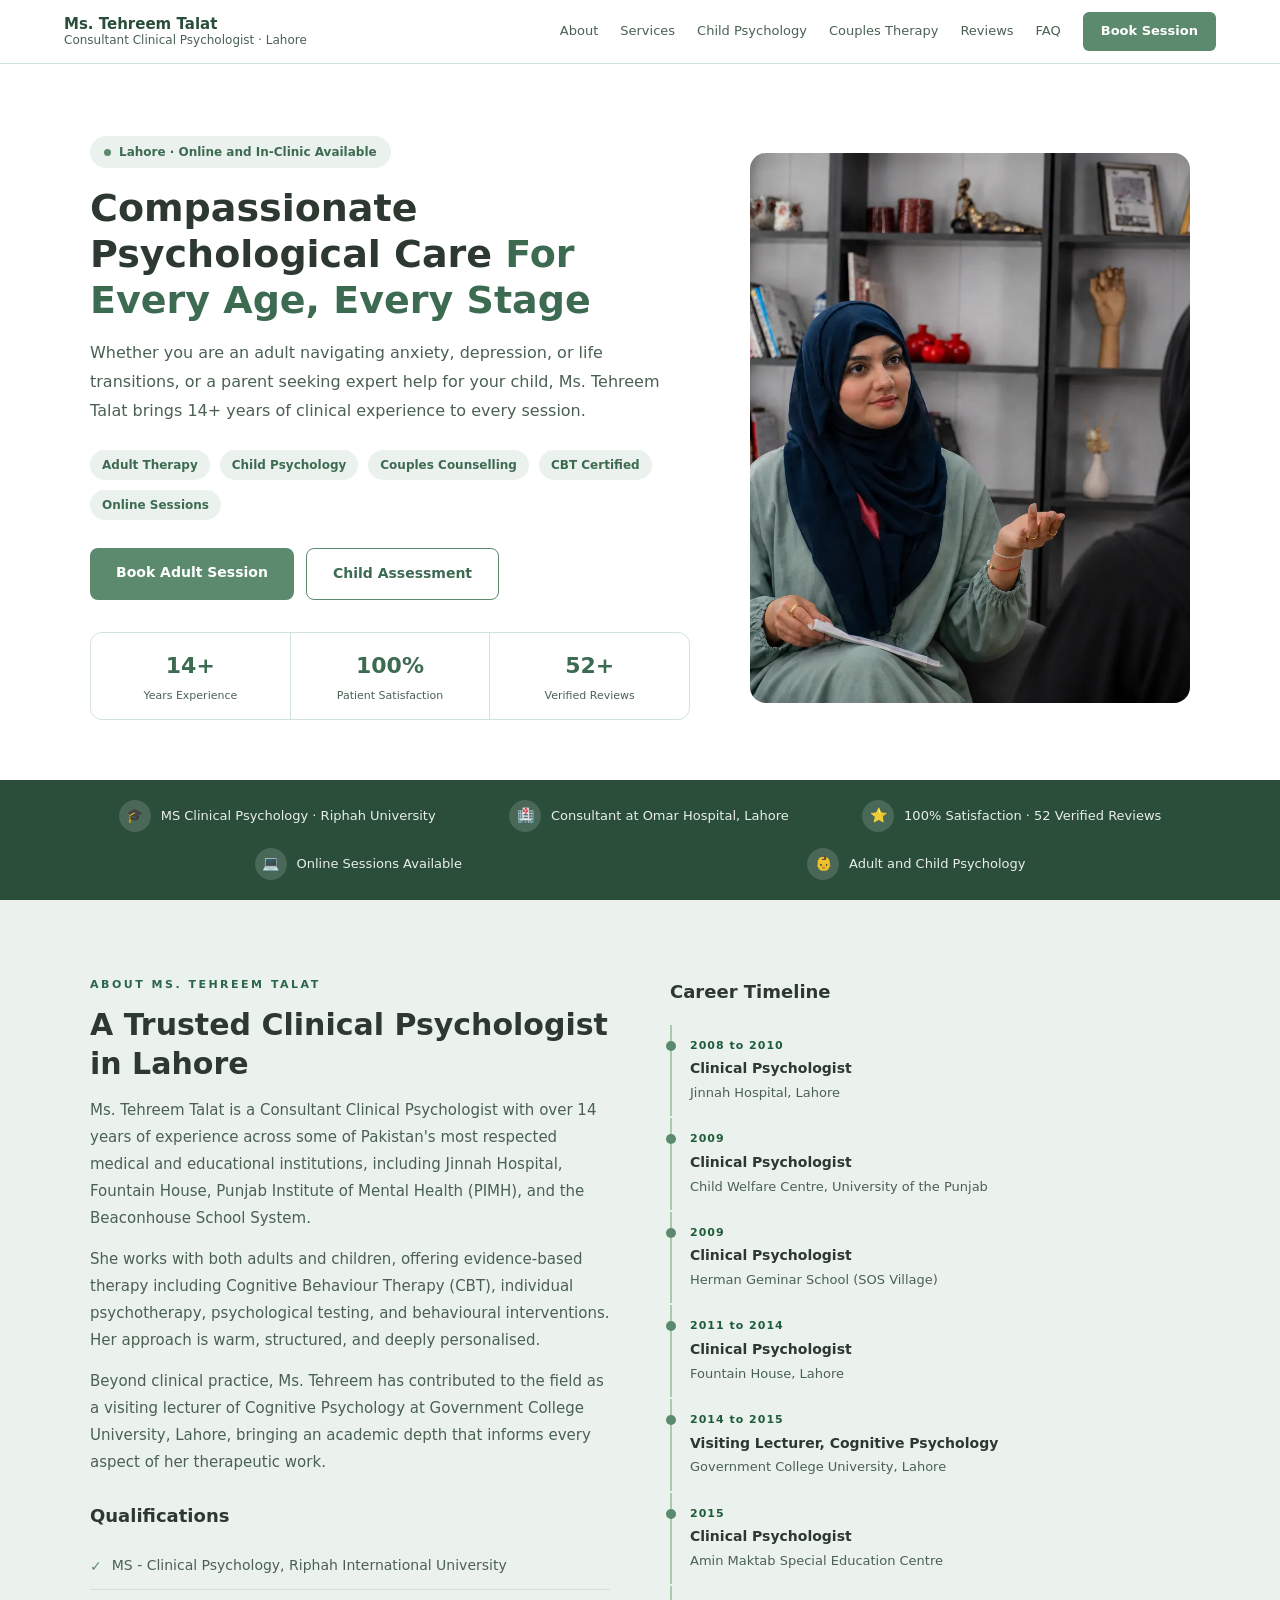
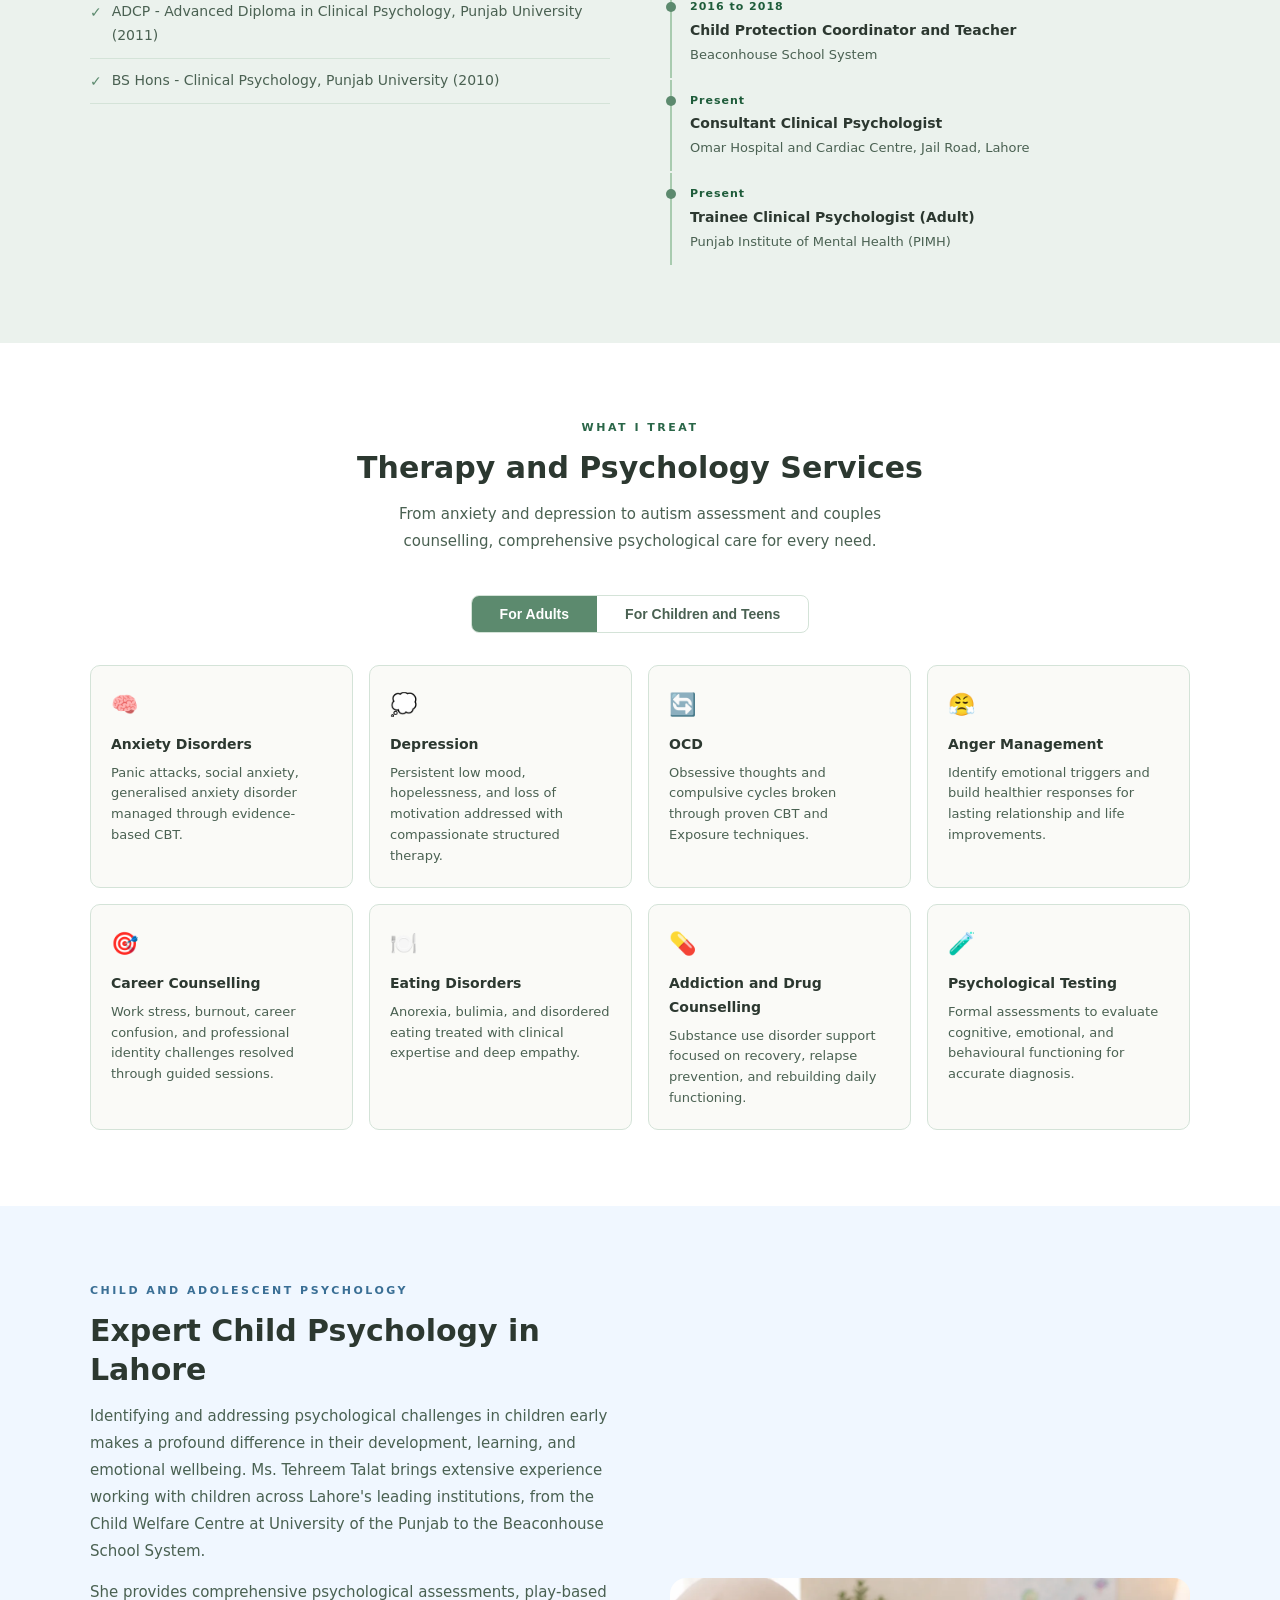
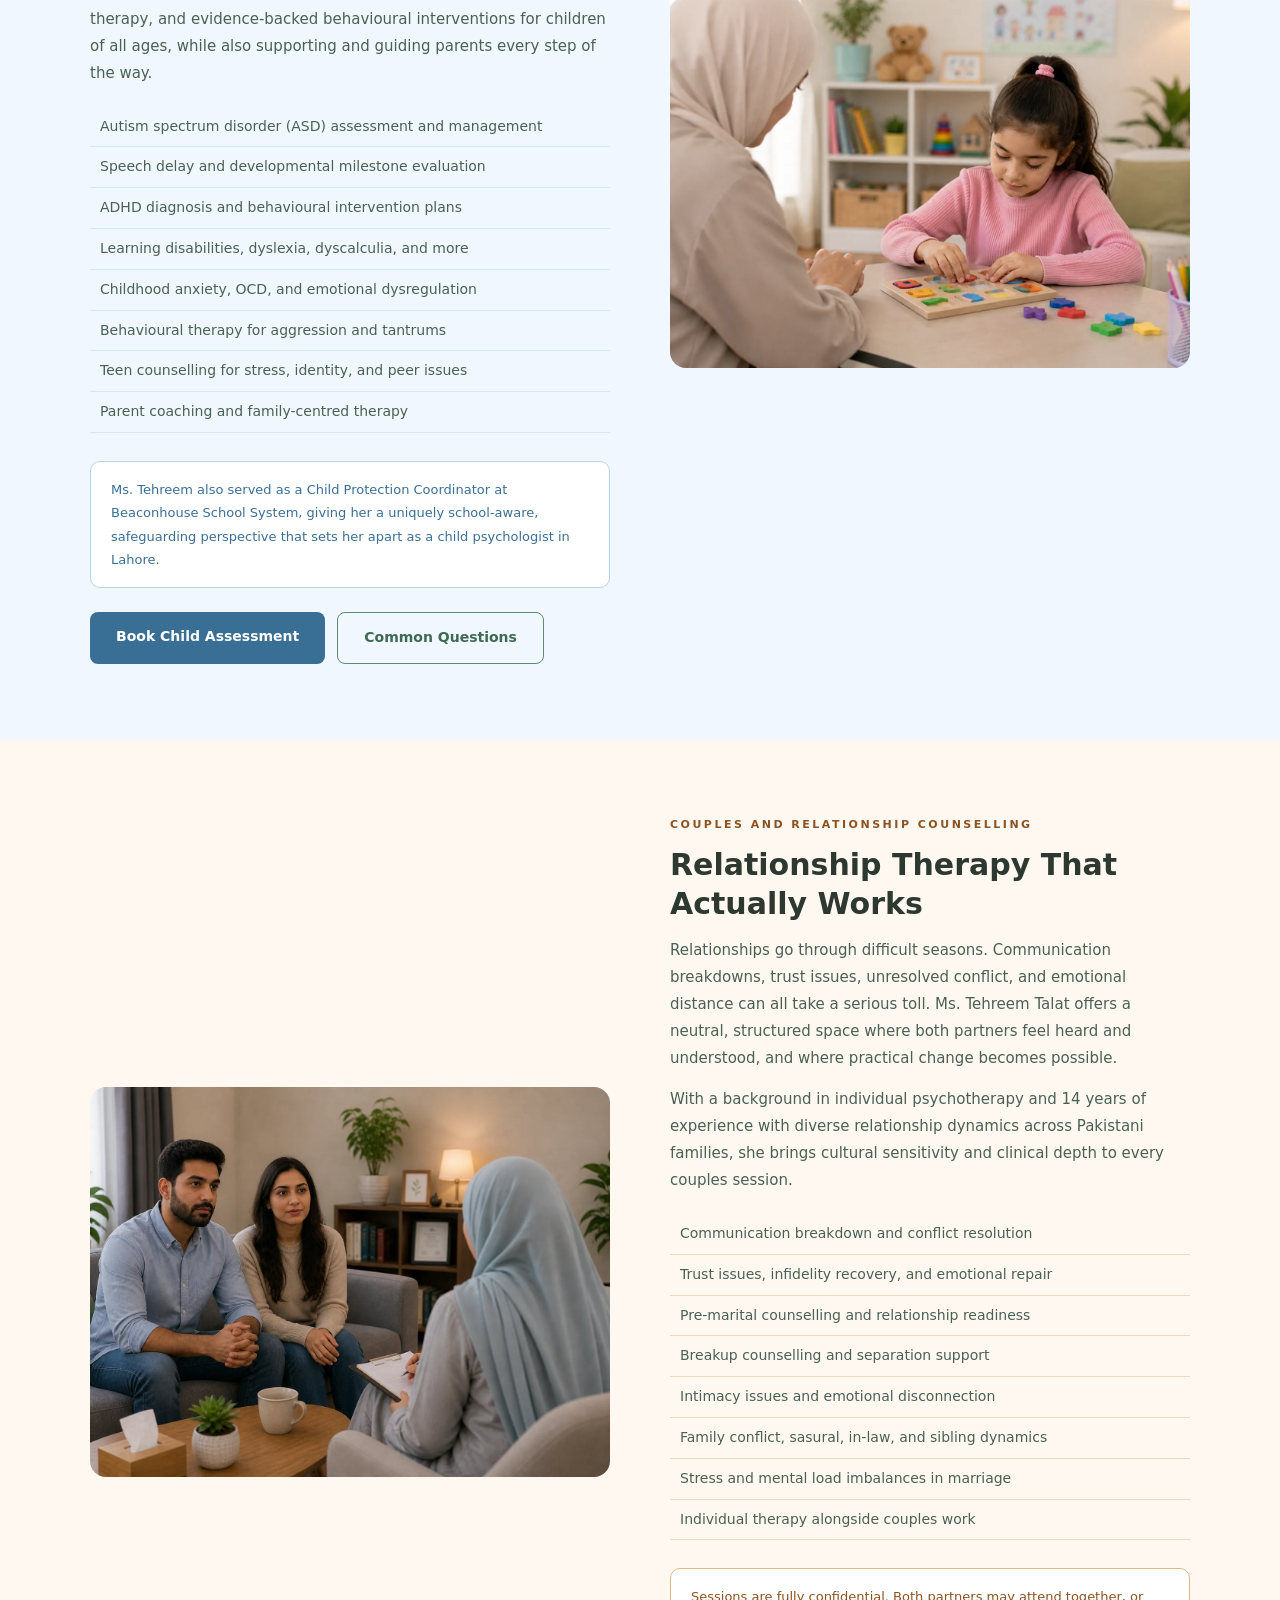
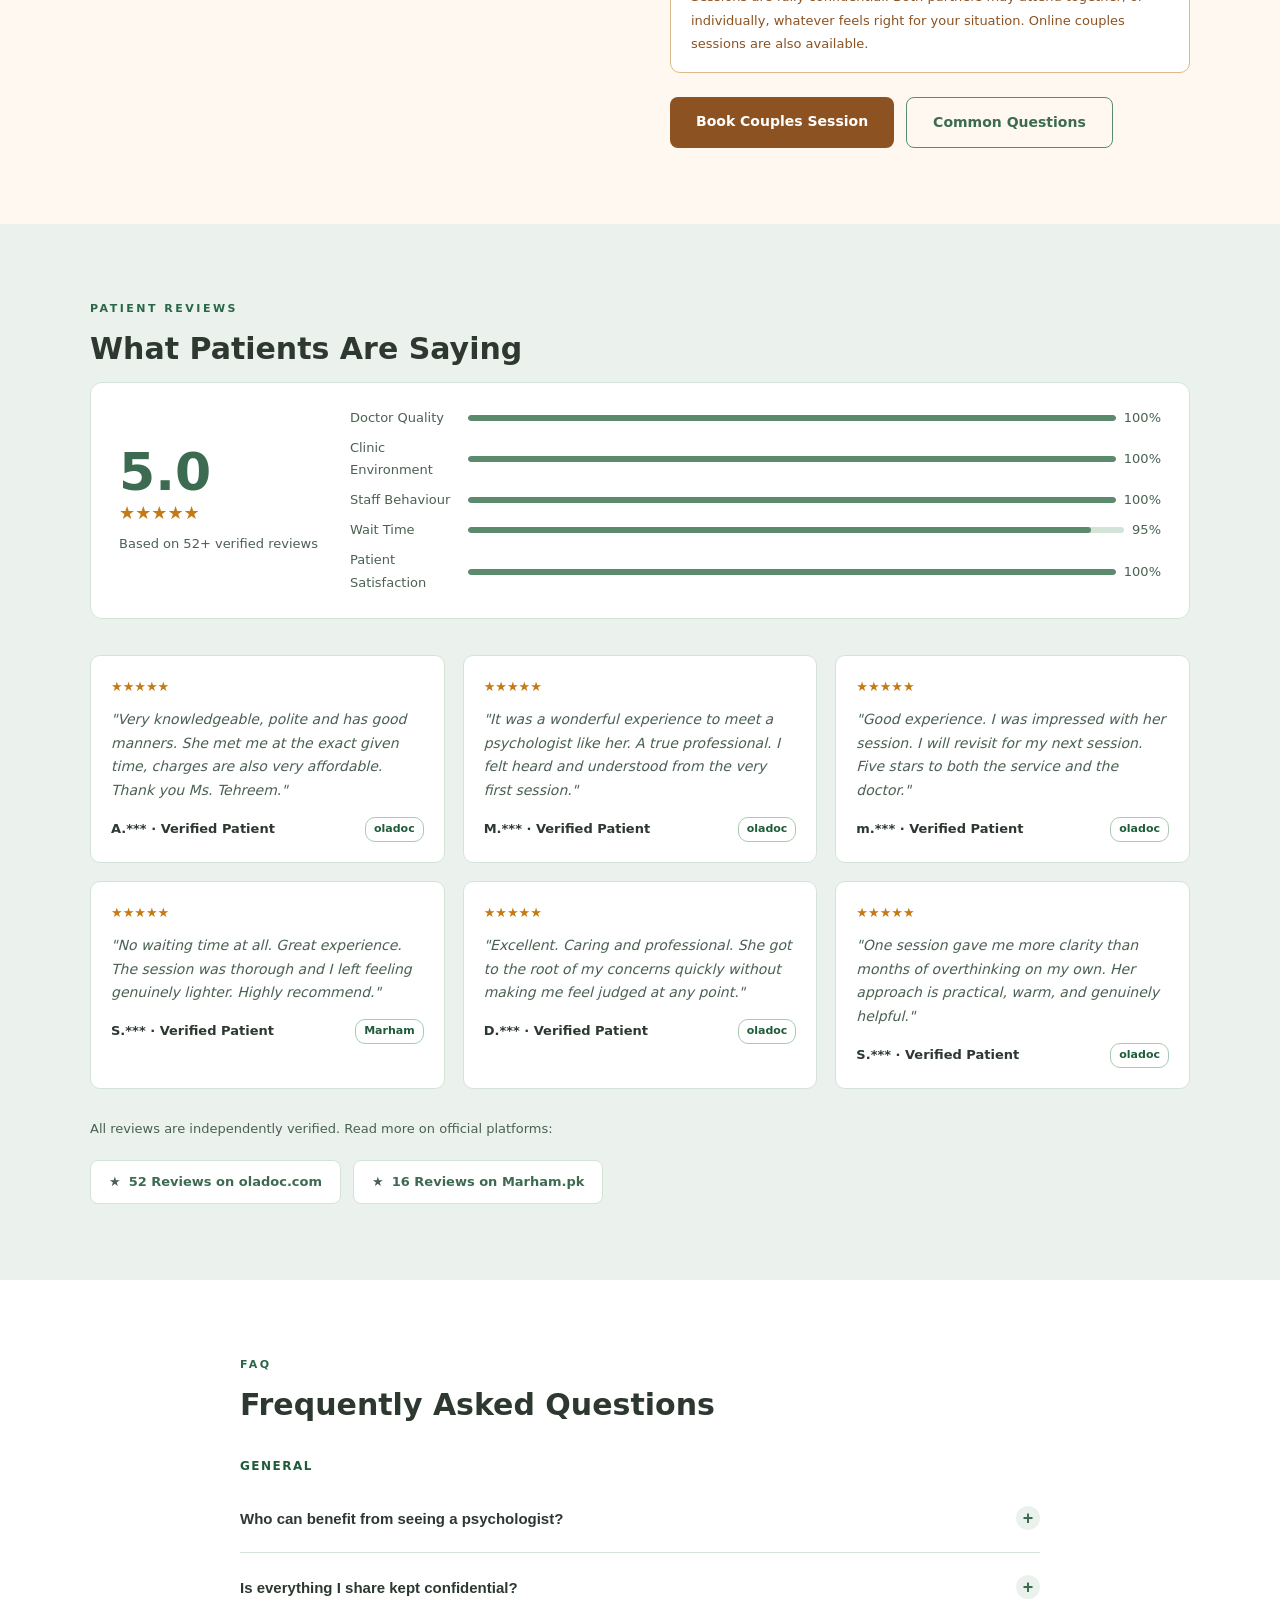
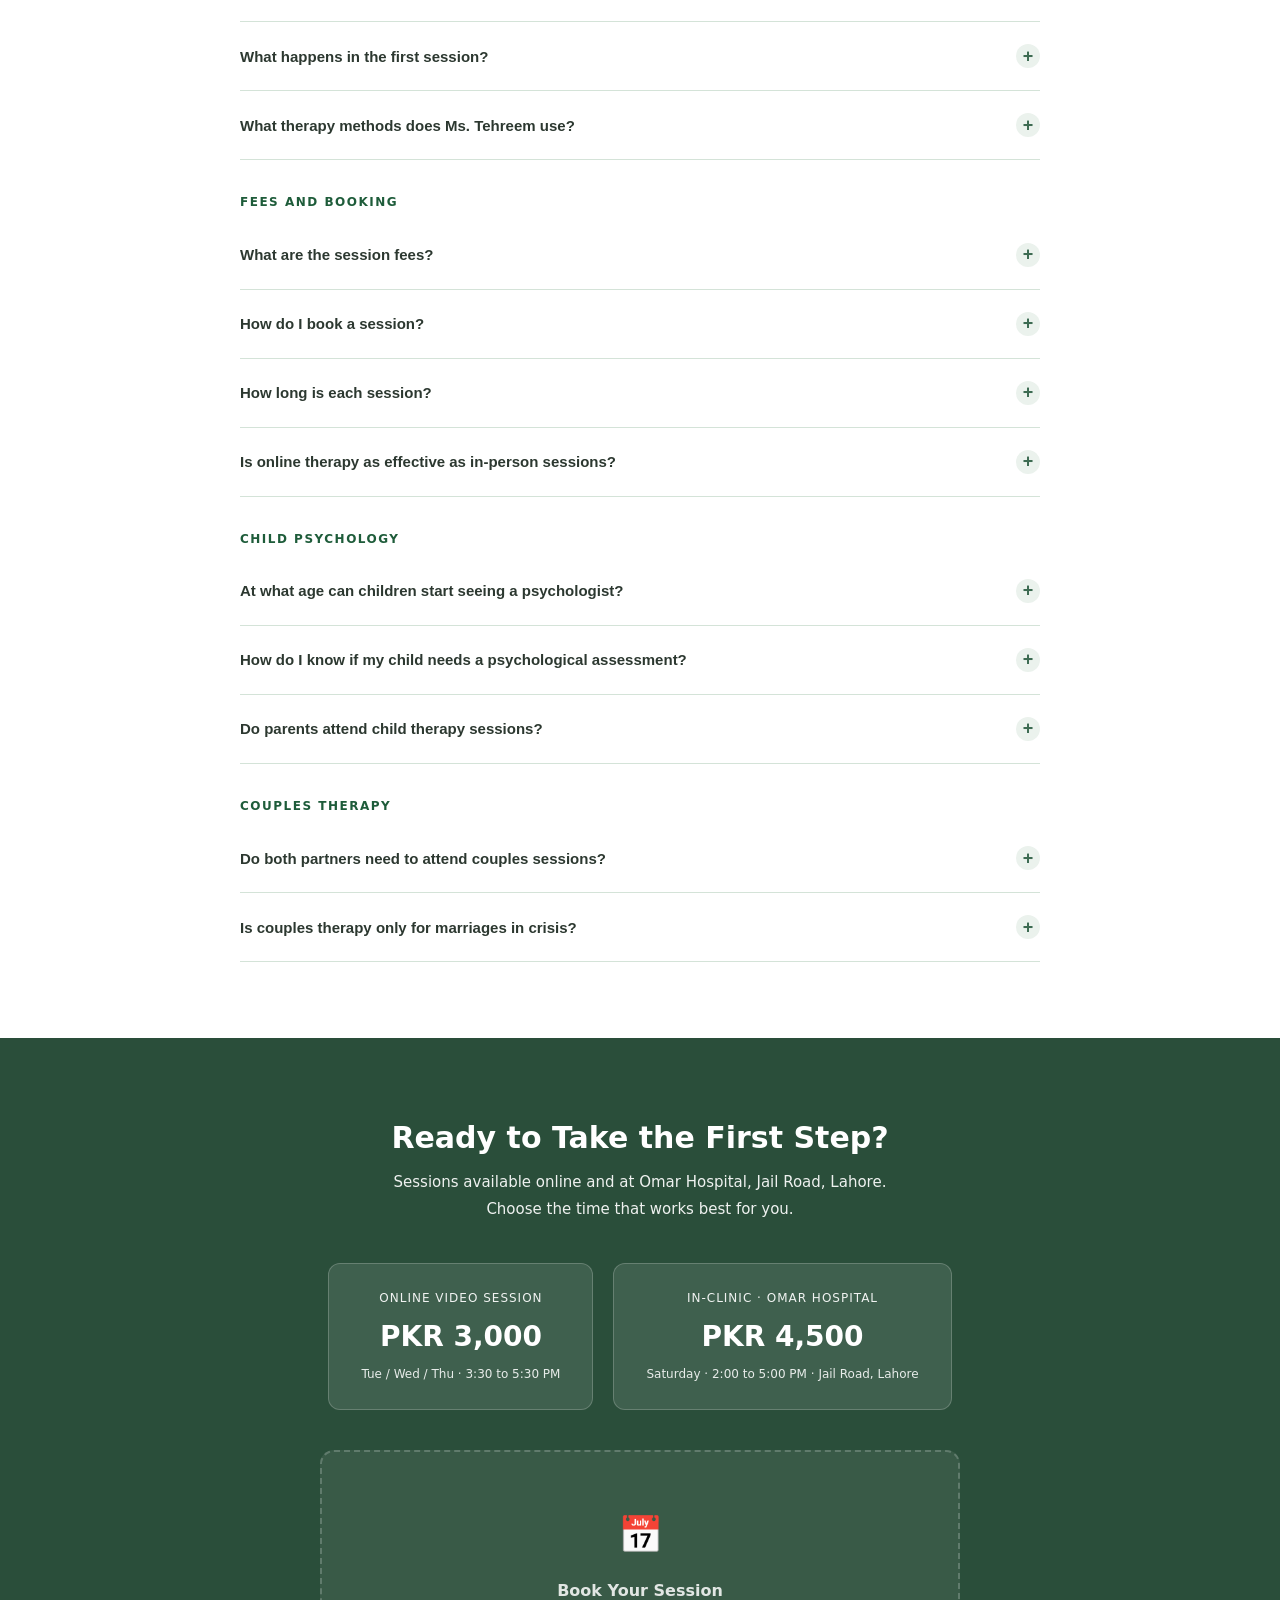
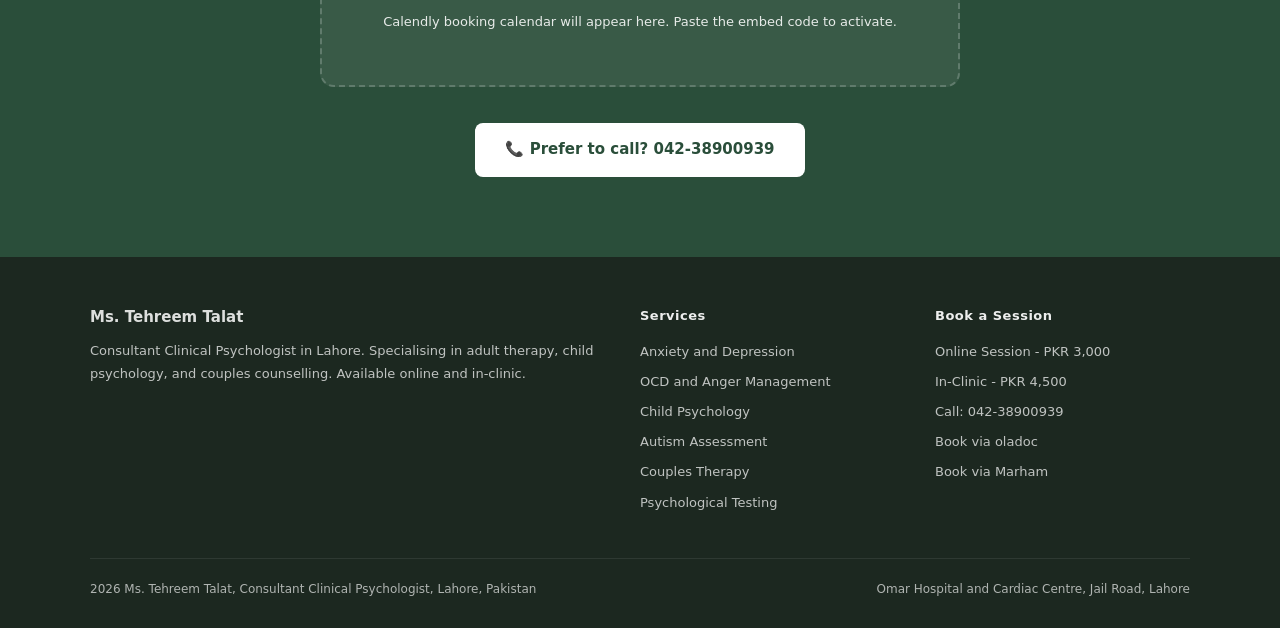
==== index.html @ 0c6aa43f "update navbar background v1" ====
<!DOCTYPE html>
<html lang="en">
<head>
<meta charset="UTF-8">
<meta name="viewport" content="width=device-width,initial-scale=1.0">

<!-- SEO: Unique keyword-rich title, no em dashes, under 60 chars -->
<title>Ms. Tehreem Talat | Clinical Psychologist Lahore</title>

<!-- SEO: Meta description -->
<meta name="description" content="Ms. Tehreem Talat is a Consultant Clinical Psychologist in Lahore with 14+ years experience. Adult therapy, child psychology, couples counselling. Book online or in-clinic.">

<!-- SEO: Self-referencing canonical, no query params -->
<link rel="canonical" href="https://tehreem-talat.pages.dev/">

<!-- SEO: Robots -->
<meta name="robots" content="index, follow">

<!-- SEO: Open Graph -->
<meta property="og:title" content="Ms. Tehreem Talat | Clinical Psychologist Lahore">
<meta property="og:description" content="Consultant Clinical Psychologist in Lahore with 14+ years experience. Adult therapy, child psychology, couples counselling.">
<meta property="og:type" content="website">
<meta property="og:url" content="https://tehreem-talat.pages.dev/">
<meta property="og:locale" content="en_PK">

<!-- SEO: Twitter Card -->
<meta name="twitter:card" content="summary">
<meta name="twitter:title" content="Ms. Tehreem Talat | Clinical Psychologist Lahore">
<meta name="twitter:description" content="Consultant Clinical Psychologist in Lahore with 14+ years experience. Book online or in-clinic.">

<!-- Favicon -->
<link rel="icon" type="image/x-icon" href="favicon.ico">
<link rel="apple-touch-icon" href="apple-touch-icon.png">

<!-- Schema.org Structured Data for Local SEO -->
<script type="application/ld+json">
{
  "@context": "https://schema.org",
  "@type": "MedicalBusiness",
  "name": "Ms. Tehreem Talat - Consultant Clinical Psychologist",
  "description": "Consultant Clinical Psychologist in Lahore with 14+ years of experience specialising in adult therapy, child psychology, and couples counselling.",
  "url": "https://tehreem-talat.pages.dev/",
  "telephone": "042-38900939",
  "address": {
    "@type": "PostalAddress",
    "streetAddress": "Omar Hospital and Cardiac Centre, Jail Road",
    "addressLocality": "Lahore",
    "addressRegion": "Punjab",
    "addressCountry": "PK"
  },
  "openingHours": ["Tu 15:30-17:30", "We 15:30-17:30", "Th 15:30-17:30", "Sa 14:00-17:00"],
  "priceRange": "PKR 3000-4500",
  "medicalSpecialty": "Clinical Psychology",
  "aggregateRating": {
    "@type": "AggregateRating",
    "ratingValue": "5.0",
    "reviewCount": "52",
    "bestRating": "5"
  },
  "sameAs": [
    "https://www.oladoc.com/pakistan/lahore/psychologist/ms-tehreem-talat",
    "https://www.marham.pk/doctors/lahore/psychologist/ms-tehreem-talat"
  ]
}
</script>

<style>
*{margin:0;padding:0;box-sizing:border-box}
:root{
--sage:#5C8A6E;--sage-light:#EBF2ED;--sage-mid:#A8CBAF;--sage-dark:#3D6B52;--sage-deep:#2A4E3A;
--cream:#FAFAF7;--white:#FFFFFF;--text:#2C3830;--muted:#4A6152;--border:#D4E3D8;
--child-bg:#F0F7FF;--child-accent:#3A6F95;--couple-bg:#FFF8F0;--couple-accent:#8C5222
}
body{font-family:'Segoe UI',system-ui,sans-serif;color:var(--text);background:var(--cream);line-height:1.7;font-size:15px}
a{color:var(--sage-dark);text-decoration:none}
h1{font-size:38px;font-weight:700;line-height:1.2;margin-bottom:16px}
h2{font-size:30px;font-weight:600;line-height:1.3;margin-bottom:14px}
h3{font-size:18px;font-weight:600;margin-bottom:8px}
p{color:var(--muted);margin-bottom:14px;line-height:1.8}
section{padding:76px 5%}
.wrap{max-width:1100px;margin:0 auto}
.label{font-size:11px;letter-spacing:2.5px;text-transform:uppercase;font-weight:600;margin-bottom:10px}
.label-sage{color:#2A6648}
.label-child{color:var(--child-accent)}
.label-couple{color:var(--couple-accent)}
.btn{display:inline-block;padding:13px 26px;border-radius:8px;font-size:14px;font-weight:600;cursor:pointer}
.btn-primary{background:var(--sage);color:#fff}
.btn-outline{background:transparent;color:var(--sage-dark);border:1.5px solid var(--sage)}
.btn-white{background:#fff;color:var(--sage-deep);font-weight:700}
.btn-child{background:var(--child-accent);color:#fff}
.btn-couple{background:var(--couple-accent);color:#fff}

/* NAV */
nav{background:var(--white);border-bottom:1px solid var(--border);padding:0 5%;position:sticky;top:0;z-index:200;height:64px;display:flex;align-items:center;justify-content:space-between}
.logo-link{text-decoration:none;cursor:pointer}
.logo{font-size:15px;font-weight:700;color:var(--sage-deep);line-height:1.2}
.logo span{font-size:12px;font-weight:400;color:var(--muted);display:block}
.nav-links{display:flex;gap:22px;align-items:center}
.nav-links a{font-size:13px;color:var(--muted)}
.nav-book{background:var(--sage);color:#fff !important;padding:8px 18px;border-radius:6px;font-size:13px;font-weight:600}

/* HAMBURGER BUTTON */
.hamburger{display:none;flex-direction:column;justify-content:space-between;width:26px;height:19px;background:none;border:none;cursor:pointer;padding:0;z-index:300}
.hamburger span{display:block;width:100%;height:2px;background:var(--sage-deep);border-radius:2px;transition:transform 0.3s,opacity 0.3s}
.hamburger.open span:nth-child(1){transform:translateY(8.5px) rotate(45deg)}
.hamburger.open span:nth-child(2){opacity:0}
.hamburger.open span:nth-child(3){transform:translateY(-8.5px) rotate(-45deg)}

/* MOBILE NAV DRAWER */
.mobile-nav{display:none;position:fixed;top:64px;left:0;right:0;bottom:0;background:#ffffff;z-index:9999;flex-direction:column;padding:8px 0 24px;gap:0;overflow-y:auto;box-shadow:0 8px 32px rgba(0,0,0,0.18)}
.mobile-nav.open{display:flex}
.mobile-nav a{font-size:16px;color:#2C3830;padding:14px 5%;border-bottom:1px solid #D4E3D8;font-weight:500;background:#ffffff;display:block;text-decoration:none}
.mobile-nav a:hover{background:#EBF2ED;color:#2A4E3A}
.mobile-nav a:last-child{border-bottom:none;background:#5C8A6E;color:#ffffff !important;padding:14px 5%;text-align:center;font-weight:600;margin:12px 5%;border-radius:8px;display:block}

/* HERO */
#hero{background:var(--white);padding:72px 5% 60px}
.hero-grid{max-width:1100px;margin:0 auto;display:grid;grid-template-columns:1fr 440px;gap:60px;align-items:center}
.hero-badge{display:inline-flex;align-items:center;gap:8px;background:var(--sage-light);color:var(--sage-dark);font-size:12px;font-weight:600;padding:6px 14px;border-radius:20px;margin-bottom:18px}
.hero-badge::before{content:'';width:7px;height:7px;background:var(--sage);border-radius:50%}
.hero-sub{font-size:16px;color:var(--muted);margin-bottom:24px;line-height:1.8}
.hero-pills{display:flex;gap:10px;flex-wrap:wrap;margin-bottom:28px}
.pill{background:var(--sage-light);color:var(--sage-dark);font-size:12px;font-weight:600;padding:5px 12px;border-radius:20px}
.hero-btns{display:flex;gap:12px;flex-wrap:wrap;margin-bottom:32px}
.hero-img{border-radius:16px;overflow:hidden;aspect-ratio:4/5;background:var(--sage-light)}
.hero-img img{width:100%;height:100%;object-fit:cover;display:block}
.stats-row{display:grid;grid-template-columns:repeat(3,1fr);gap:1px;background:var(--border);border:1px solid var(--border);border-radius:12px;overflow:hidden}
.stat{background:var(--white);padding:14px;text-align:center}
.stat-n{font-size:22px;font-weight:700;color:var(--sage-dark)}
.stat-l{font-size:11px;color:var(--muted);margin-top:2px}

/* TRUST BAR */
#trust{background:var(--sage-deep);padding:20px 5%}
.trust-inner{max-width:1100px;margin:0 auto;display:flex;justify-content:space-around;align-items:center;flex-wrap:wrap;gap:16px}
.trust-item{display:flex;align-items:center;gap:10px;color:rgba(255,255,255,0.9);font-size:13px}
.trust-icon{width:32px;height:32px;background:rgba(255,255,255,0.15);border-radius:50%;display:flex;align-items:center;justify-content:center;font-size:14px;flex-shrink:0}

/* ABOUT */
#about{background:var(--sage-light)}
.about-grid{display:grid;grid-template-columns:1fr 1fr;gap:60px;align-items:start}
.qual-list{list-style:none;margin-top:8px}
.qual-list li{display:flex;gap:10px;padding:10px 0;border-bottom:1px solid var(--border);font-size:14px;color:var(--muted);align-items:start}
.qual-list li::before{content:'✓';color:var(--sage);font-weight:700;flex-shrink:0;margin-top:1px}
.timeline{margin-top:8px}
.tl-item{padding:12px 0 12px 18px;border-left:2px solid var(--sage-mid);position:relative;margin-bottom:2px}
.tl-item::before{content:'';width:10px;height:10px;background:var(--sage);border-radius:50%;position:absolute;left:-6px;top:16px}
.tl-year{font-size:11px;color:#1E5C3A;font-weight:700;letter-spacing:1px;margin-bottom:2px}
.tl-role{font-size:14px;font-weight:600;color:var(--text);margin:0 0 1px}
.tl-place{font-size:13px;color:var(--muted);margin:0}

/* SERVICES */
#services{background:var(--white)}
.services-hdr{text-align:center;margin-bottom:40px}
.tabs{display:flex;border:1.5px solid var(--border);border-radius:8px;overflow:hidden;width:fit-content;margin:0 auto 32px}
.tab{padding:10px 28px;font-size:14px;font-weight:600;border:none;cursor:pointer;background:transparent;color:var(--muted)}
.tab.on{background:var(--sage);color:#fff}
.tc{display:none;grid-template-columns:repeat(auto-fit,minmax(210px,1fr));gap:16px}
.tc.on{display:grid}
.scard{background:var(--cream);border:1px solid var(--border);border-radius:10px;padding:20px;transition:border-color .2s,transform .2s}
.scard:hover{border-color:var(--sage-mid);transform:translateY(-2px)}
.scard-ico{font-size:22px;margin-bottom:10px}
.scard-name{font-size:14px;font-weight:600;color:var(--text);margin-bottom:6px}
.scard-desc{font-size:13px;color:var(--muted);margin:0;line-height:1.6}

/* CHILD */
#child{background:var(--child-bg)}
.split{display:grid;grid-template-columns:1fr 1fr;gap:60px;align-items:center}
.split.reverse{direction:rtl}
.split.reverse>*{direction:ltr}
.section-img{border-radius:16px;overflow:hidden;aspect-ratio:4/3;background:#ddd}
.section-img img{width:100%;height:100%;object-fit:cover;display:block}
.child-list{list-style:none;margin:20px 0 28px}
.child-list li{display:flex;align-items:start;gap:10px;padding:8px 0;font-size:14px;color:var(--muted);border-bottom:1px solid #D6E8F5}
.child-list li::before{content:'';color:var(--child-accent);font-weight:700;flex-shrink:0}
.highlight-box{background:#fff;border:1px solid #B8D4EA;border-radius:10px;padding:16px 20px;margin-top:20px}
.highlight-box p{font-size:13px;color:var(--child-accent);margin:0;font-weight:500}

/* COUPLES */
#couples{background:var(--couple-bg)}
.couples-list{list-style:none;margin:20px 0 28px}
.couples-list li{display:flex;align-items:start;gap:10px;padding:8px 0;font-size:14px;color:var(--muted);border-bottom:1px solid #EDD9C0}
.couples-list li::before{content:'';color:var(--couple-accent);font-weight:700;flex-shrink:0}
.highlight-box-couple{background:#fff;border:1px solid #DDB98A;border-radius:10px;padding:16px 20px;margin-top:20px}
.highlight-box-couple p{font-size:13px;color:var(--couple-accent);margin:0;font-weight:500}

/* REVIEWS */
#reviews{background:var(--sage-light)}
.rating-box{display:flex;gap:32px;align-items:center;background:var(--white);border:1px solid var(--border);border-radius:12px;padding:24px 28px;margin-bottom:36px;flex-wrap:wrap}
.big-num{font-size:52px;font-weight:700;color:var(--sage-dark);line-height:1}
.stars{color:#C47A15;font-size:18px;margin-bottom:4px}
.bars{display:grid;gap:8px;flex:2}
.bar-row{display:flex;align-items:center;gap:8px;font-size:13px;color:var(--muted)}
.bar-label{width:110px;flex-shrink:0}
.bar-track{flex:1;height:6px;background:var(--border);border-radius:3px;overflow:hidden}
.bar-fill{height:100%;background:var(--sage);border-radius:3px}
.reviews-grid{display:grid;grid-template-columns:repeat(auto-fit,minmax(280px,1fr));gap:18px;margin-bottom:28px}
.rcard{background:var(--white);border:1px solid var(--border);border-radius:10px;padding:20px}
.rcard-stars{color:#C47A15;font-size:13px;margin-bottom:10px}
.rcard-text{font-size:14px;color:var(--muted);font-style:italic;margin-bottom:14px;line-height:1.7}
.rcard-foot{display:flex;justify-content:space-between;align-items:center}
.rcard-author{font-size:13px;font-weight:600;color:var(--text)}
.rcard-src{font-size:11px;color:#1E5C3A;border:1px solid var(--sage-mid);padding:2px 8px;border-radius:10px;font-weight:600}
.plinks{display:flex;gap:12px;flex-wrap:wrap;margin-top:20px}
.plink{display:inline-flex;align-items:center;gap:8px;padding:10px 18px;border:1.5px solid var(--border);border-radius:8px;font-size:13px;color:var(--muted);background:var(--white)}
.plink strong{color:var(--sage-dark)}

/* FAQ */
#faq{background:var(--white)}
.faq-wrap{max-width:800px;margin:0 auto}
.faq-item{border-bottom:1px solid var(--border);padding:4px 0}
.faq-q{width:100%;text-align:left;background:none;border:none;cursor:pointer;padding:18px 0;display:flex;justify-content:space-between;align-items:center;font-size:15px;font-weight:600;color:var(--text);gap:16px}
.faq-icon{width:24px;height:24px;border-radius:50%;background:var(--sage-light);color:var(--sage-dark);display:flex;align-items:center;justify-content:center;font-size:18px;flex-shrink:0;transition:transform .2s,background .2s}
.faq-q.open .faq-icon{transform:rotate(45deg);background:var(--sage);color:#fff}
.faq-a{display:none;padding:0 0 18px;font-size:14px;color:var(--muted);line-height:1.8}
.faq-a.open{display:block}
.faq-cat{font-size:12px;font-weight:700;letter-spacing:1.5px;text-transform:uppercase;color:#1E5C3A;margin:32px 0 8px}

/* BOOKING */
#booking{background:var(--sage-deep);padding:80px 5%;text-align:center}
#booking h2{color:#fff;margin-bottom:12px}
#booking .sub{color:rgba(255,255,255,0.92);max-width:520px;margin:0 auto 40px;font-size:15px}
.fee-cards{display:flex;justify-content:center;gap:20px;flex-wrap:wrap;margin-bottom:40px}
.fee-card{background:rgba(255,255,255,0.1);border:1px solid rgba(255,255,255,0.2);border-radius:12px;padding:24px 32px;color:#fff;min-width:200px}
.fee-type{font-size:12px;color:rgba(255,255,255,0.92);margin-bottom:4px;text-transform:uppercase;letter-spacing:1px}
.fee-amount{font-size:28px;font-weight:700;margin-bottom:4px}
.fee-note{font-size:12px;color:rgba(255,255,255,0.88)}
.calendly-box{background:rgba(255,255,255,0.07);border:2px dashed rgba(255,255,255,0.2);border-radius:14px;padding:52px 40px;max-width:640px;margin:0 auto 28px}
.calendly-box .cal-icon{font-size:36px;margin-bottom:12px}
.calendly-box strong{color:rgba(255,255,255,0.85);font-size:16px;display:block;margin-bottom:6px}
.calendly-box p{color:rgba(255,255,255,0.88);font-size:13px;margin:0}
.phone-btn{display:inline-flex;align-items:center;gap:10px;background:#fff;color:var(--sage-deep);padding:14px 30px;border-radius:8px;font-weight:700;font-size:15px;margin-top:8px}

/* FOOTER */
footer{background:#1C2820;padding:48px 5% 28px}
.footer-grid{max-width:1100px;margin:0 auto;display:grid;grid-template-columns:2fr 1fr 1fr;gap:40px;margin-bottom:36px}
.footer-brand p{font-size:13px;color:rgba(255,255,255,0.72);margin-top:10px;line-height:1.7}
.footer-col h4{font-size:13px;font-weight:600;color:rgba(255,255,255,0.92);margin-bottom:14px;letter-spacing:0.5px}
.footer-col a{display:block;font-size:13px;color:rgba(255,255,255,0.72);margin-bottom:8px}
.footer-bottom{max-width:1100px;margin:0 auto;border-top:1px solid rgba(255,255,255,0.08);padding-top:20px;display:flex;justify-content:space-between;flex-wrap:wrap;gap:8px}
.footer-bottom p{font-size:12px;color:rgba(255,255,255,0.65);margin:0}

/* RESPONSIVE */
@media(max-width:768px){
.hero-grid,.about-grid,.split{grid-template-columns:1fr}
.split.reverse{direction:ltr}
.hero-img{aspect-ratio:4/3;order:-1}
h1{font-size:26px}
h2{font-size:22px}
.nav-links{display:none}
.hamburger{display:flex}
.rating-box{flex-direction:column}
.footer-grid{grid-template-columns:1fr}
.tabs{width:100%}
.tab{flex:1;padding:10px 12px;font-size:13px}
section{padding:52px 5%}
}
</style>
</head>
<body>

<!-- NAV -->
<nav aria-label="Main navigation">
  <a href="#hero" class="logo-link" onclick="smoothNav('hero',event)" aria-label="Ms. Tehreem Talat - Go to top of page">
    <div class="logo">Ms. Tehreem Talat <span>Consultant Clinical Psychologist · Lahore</span></div>
  </a>
  <div class="nav-links">
    <a href="#about" onclick="smoothNav('about',event)">About</a>
    <a href="#services" onclick="smoothNav('services',event)">Services</a>
    <a href="#child" onclick="smoothNav('child',event)">Child Psychology</a>
    <a href="#couples" onclick="smoothNav('couples',event)">Couples Therapy</a>
    <a href="#reviews" onclick="smoothNav('reviews',event)">Reviews</a>
    <a href="#faq" onclick="smoothNav('faq',event)">FAQ</a>
    <a href="#booking" onclick="smoothNav('booking',event)" class="nav-book">Book Session</a>
  </div>
  <button class="hamburger" id="hamburger" aria-label="Toggle navigation menu" aria-expanded="false" onclick="toggleMenu()">
    <span></span>
    <span></span>
    <span></span>
  </button>
</nav>

<!-- MOBILE NAV DRAWER -->
<div class="mobile-nav" id="mobileNav" role="navigation" aria-label="Mobile navigation">
  <a href="#about" onclick="smoothNav('about',event);closeMenu()">About</a>
  <a href="#services" onclick="smoothNav('services',event);closeMenu()">Services</a>
  <a href="#child" onclick="smoothNav('child',event);closeMenu()">Child Psychology</a>
  <a href="#couples" onclick="smoothNav('couples',event);closeMenu()">Couples Therapy</a>
  <a href="#reviews" onclick="smoothNav('reviews',event);closeMenu()">Reviews</a>
  <a href="#faq" onclick="smoothNav('faq',event);closeMenu()">FAQ</a>
  <a href="#booking" onclick="smoothNav('booking',event);closeMenu()">Book Session</a>
</div>

<main>

<!-- HERO -->
<section id="hero">
  <div class="hero-grid">
    <div>
      <div class="hero-badge">Lahore · Online and In-Clinic Available</div>
      <h1>Compassionate Psychological Care <span style="color:var(--sage-dark)">For Every Age, Every Stage</span></h1>
      <p class="hero-sub">Whether you are an adult navigating anxiety, depression, or life transitions, or a parent seeking expert help for your child, Ms. Tehreem Talat brings 14+ years of clinical experience to every session.</p>
      <div class="hero-pills">
        <span class="pill">Adult Therapy</span>
        <span class="pill">Child Psychology</span>
        <span class="pill">Couples Counselling</span>
        <span class="pill">CBT Certified</span>
        <span class="pill">Online Sessions</span>
      </div>
      <div class="hero-btns">
        <a href="#booking" onclick="smoothNav('booking',event)" class="btn btn-primary">Book Adult Session</a>
        <a href="#child" onclick="smoothNav('child',event)" class="btn btn-outline">Child Assessment</a>
      </div>
      <div class="stats-row">
        <div class="stat"><div class="stat-n">14+</div><div class="stat-l">Years Experience</div></div>
        <div class="stat"><div class="stat-n">100%</div><div class="stat-l">Patient Satisfaction</div></div>
        <div class="stat"><div class="stat-n">52+</div><div class="stat-l">Verified Reviews</div></div>
      </div>
    </div>
    <div class="hero-img">
      <img src="images/hero-session.webp"
           alt="Ms. Tehreem Talat in a therapy session with a patient at her clinic in Lahore"
           width="440" height="550"
           fetchpriority="high">
    </div>
  </div>
</section>

<!-- TRUST BAR -->
<div id="trust" role="complementary" aria-label="Credentials and trust signals">
  <div class="trust-inner">
    <div class="trust-item"><div class="trust-icon" aria-hidden="true">🎓</div> MS Clinical Psychology · Riphah University</div>
    <div class="trust-item"><div class="trust-icon" aria-hidden="true">🏥</div> Consultant at Omar Hospital, Lahore</div>
    <div class="trust-item"><div class="trust-icon" aria-hidden="true">⭐</div> 100% Satisfaction · 52 Verified Reviews</div>
    <div class="trust-item"><div class="trust-icon" aria-hidden="true">💻</div> Online Sessions Available</div>
    <div class="trust-item"><div class="trust-icon" aria-hidden="true">👶</div> Adult and Child Psychology</div>
  </div>
</div>

<!-- ABOUT -->
<section id="about">
  <div class="wrap">
    <div class="about-grid">
      <div>
        <div class="label label-sage">About Ms. Tehreem Talat</div>
        <h2>A Trusted Clinical Psychologist in Lahore</h2>
        <p>Ms. Tehreem Talat is a Consultant Clinical Psychologist with over 14 years of experience across some of Pakistan's most respected medical and educational institutions, including Jinnah Hospital, Fountain House, Punjab Institute of Mental Health (PIMH), and the Beaconhouse School System.</p>
        <p>She works with both adults and children, offering evidence-based therapy including Cognitive Behaviour Therapy (CBT), individual psychotherapy, psychological testing, and behavioural interventions. Her approach is warm, structured, and deeply personalised.</p>
        <p>Beyond clinical practice, Ms. Tehreem has contributed to the field as a visiting lecturer of Cognitive Psychology at Government College University, Lahore, bringing an academic depth that informs every aspect of her therapeutic work.</p>
        <p style="font-size:18px;font-weight:600;color:var(--text);margin-top:24px;margin-bottom:12px">Qualifications</p>
        <ul class="qual-list">
          <li>MS - Clinical Psychology, Riphah International University</li>
          <li>ADCP - Advanced Diploma in Clinical Psychology, Punjab University (2011)</li>
          <li>BS Hons - Clinical Psychology, Punjab University (2010)</li>
        </ul>
      </div>
      <div>
        <p style="font-size:18px;font-weight:600;color:var(--text);margin-bottom:16px">Career Timeline</p>
        <div class="timeline">
          <div class="tl-item"><div class="tl-year">2008 to 2010</div><div class="tl-role">Clinical Psychologist</div><div class="tl-place">Jinnah Hospital, Lahore</div></div>
          <div class="tl-item"><div class="tl-year">2009</div><div class="tl-role">Clinical Psychologist</div><div class="tl-place">Child Welfare Centre, University of the Punjab</div></div>
          <div class="tl-item"><div class="tl-year">2009</div><div class="tl-role">Clinical Psychologist</div><div class="tl-place">Herman Geminar School (SOS Village)</div></div>
          <div class="tl-item"><div class="tl-year">2011 to 2014</div><div class="tl-role">Clinical Psychologist</div><div class="tl-place">Fountain House, Lahore</div></div>
          <div class="tl-item"><div class="tl-year">2014 to 2015</div><div class="tl-role">Visiting Lecturer, Cognitive Psychology</div><div class="tl-place">Government College University, Lahore</div></div>
          <div class="tl-item"><div class="tl-year">2015</div><div class="tl-role">Clinical Psychologist</div><div class="tl-place">Amin Maktab Special Education Centre</div></div>
          <div class="tl-item"><div class="tl-year">2016 to 2018</div><div class="tl-role">Child Protection Coordinator and Teacher</div><div class="tl-place">Beaconhouse School System</div></div>
          <div class="tl-item"><div class="tl-year">Present</div><div class="tl-role">Consultant Clinical Psychologist</div><div class="tl-place">Omar Hospital and Cardiac Centre, Jail Road, Lahore</div></div>
          <div class="tl-item"><div class="tl-year">Present</div><div class="tl-role">Trainee Clinical Psychologist (Adult)</div><div class="tl-place">Punjab Institute of Mental Health (PIMH)</div></div>
        </div>
      </div>
    </div>
  </div>
</section>

<!-- SERVICES -->
<section id="services">
  <div class="wrap">
    <div class="services-hdr">
      <div class="label label-sage">What I Treat</div>
      <h2>Therapy and Psychology Services</h2>
      <p style="max-width:520px;margin:0 auto">From anxiety and depression to autism assessment and couples counselling, comprehensive psychological care for every need.</p>
    </div>
    <div class="tabs" role="tablist">
      <button class="tab on" role="tab" aria-selected="true" onclick="switchTab('a',this)">For Adults</button>
      <button class="tab" role="tab" aria-selected="false" onclick="switchTab('c',this)">For Children and Teens</button>
    </div>
    <div id="tc-a" class="tc on" role="tabpanel">
      <div class="scard"><div class="scard-ico" aria-hidden="true">🧠</div><div class="scard-name">Anxiety Disorders</div><div class="scard-desc">Panic attacks, social anxiety, generalised anxiety disorder managed through evidence-based CBT.</div></div>
      <div class="scard"><div class="scard-ico" aria-hidden="true">💭</div><div class="scard-name">Depression</div><div class="scard-desc">Persistent low mood, hopelessness, and loss of motivation addressed with compassionate structured therapy.</div></div>
      <div class="scard"><div class="scard-ico" aria-hidden="true">🔄</div><div class="scard-name">OCD</div><div class="scard-desc">Obsessive thoughts and compulsive cycles broken through proven CBT and Exposure techniques.</div></div>
      <div class="scard"><div class="scard-ico" aria-hidden="true">😤</div><div class="scard-name">Anger Management</div><div class="scard-desc">Identify emotional triggers and build healthier responses for lasting relationship and life improvements.</div></div>
      <div class="scard"><div class="scard-ico" aria-hidden="true">🎯</div><div class="scard-name">Career Counselling</div><div class="scard-desc">Work stress, burnout, career confusion, and professional identity challenges resolved through guided sessions.</div></div>
      <div class="scard"><div class="scard-ico" aria-hidden="true">🍽️</div><div class="scard-name">Eating Disorders</div><div class="scard-desc">Anorexia, bulimia, and disordered eating treated with clinical expertise and deep empathy.</div></div>
      <div class="scard"><div class="scard-ico" aria-hidden="true">💊</div><div class="scard-name">Addiction and Drug Counselling</div><div class="scard-desc">Substance use disorder support focused on recovery, relapse prevention, and rebuilding daily functioning.</div></div>
      <div class="scard"><div class="scard-ico" aria-hidden="true">🧪</div><div class="scard-name">Psychological Testing</div><div class="scard-desc">Formal assessments to evaluate cognitive, emotional, and behavioural functioning for accurate diagnosis.</div></div>
    </div>
    <div id="tc-c" class="tc" role="tabpanel">
      <div class="scard"><div class="scard-ico" aria-hidden="true">🌟</div><div class="scard-name">Autism Assessment</div><div class="scard-desc">Comprehensive autism spectrum evaluation with diagnosis, parent guidance, and behavioural intervention plans.</div></div>
      <div class="scard"><div class="scard-ico" aria-hidden="true">🗣️</div><div class="scard-name">Speech and Developmental Delays</div><div class="scard-desc">Early identification of language delays and milestones with evidence-based intervention strategies.</div></div>
      <div class="scard"><div class="scard-ico" aria-hidden="true">📚</div><div class="scard-name">Learning Disabilities</div><div class="scard-desc">Psycho-educational assessment and tailored strategies for dyslexia, dyscalculia, and other learning differences.</div></div>
      <div class="scard"><div class="scard-ico" aria-hidden="true">🧒</div><div class="scard-name">Childhood Behavioural Disorders</div><div class="scard-desc">ADHD, oppositional defiant disorder, and persistent tantrums addressed with structured behaviour plans.</div></div>
      <div class="scard"><div class="scard-ico" aria-hidden="true">🎒</div><div class="scard-name">Teen and Adolescent Issues</div><div class="scard-desc">Academic stress, identity confusion, peer pressure, self-harm. A safe, confidential space for young people.</div></div>
      <div class="scard"><div class="scard-ico" aria-hidden="true">👨‍👩‍👧</div><div class="scard-name">Parenting Skills</div><div class="scard-desc">Practical guidance for parents to build healthy boundaries and emotional connection with their children.</div></div>
      <div class="scard"><div class="scard-ico" aria-hidden="true">🧩</div><div class="scard-name">Childhood Anxiety and Depression</div><div class="scard-desc">Recognising and treating anxiety, low mood, and emotional dysregulation in children and adolescents.</div></div>
      <div class="scard"><div class="scard-ico" aria-hidden="true">🤲</div><div class="scard-name">Dementia and Caregiver Support</div><div class="scard-desc">Coping strategies and psychological support for families managing Alzheimer's and dementia care.</div></div>
    </div>
  </div>
</section>

<!-- CHILD PSYCHOLOGY -->
<section id="child">
  <div class="wrap">
    <div class="split">
      <div>
        <div class="label label-child">Child and Adolescent Psychology</div>
        <h2>Expert Child Psychology in Lahore</h2>
        <p>Identifying and addressing psychological challenges in children early makes a profound difference in their development, learning, and emotional wellbeing. Ms. Tehreem Talat brings extensive experience working with children across Lahore's leading institutions, from the Child Welfare Centre at University of the Punjab to the Beaconhouse School System.</p>
        <p>She provides comprehensive psychological assessments, play-based therapy, and evidence-backed behavioural interventions for children of all ages, while also supporting and guiding parents every step of the way.</p>
        <ul class="child-list">
          <li>Autism spectrum disorder (ASD) assessment and management</li>
          <li>Speech delay and developmental milestone evaluation</li>
          <li>ADHD diagnosis and behavioural intervention plans</li>
          <li>Learning disabilities, dyslexia, dyscalculia, and more</li>
          <li>Childhood anxiety, OCD, and emotional dysregulation</li>
          <li>Behavioural therapy for aggression and tantrums</li>
          <li>Teen counselling for stress, identity, and peer issues</li>
          <li>Parent coaching and family-centred therapy</li>
        </ul>
        <div class="highlight-box">
          <p>Ms. Tehreem also served as a Child Protection Coordinator at Beaconhouse School System, giving her a uniquely school-aware, safeguarding perspective that sets her apart as a child psychologist in Lahore.</p>
        </div>
        <div style="margin-top:24px;display:flex;gap:12px;flex-wrap:wrap">
          <a href="#booking" onclick="smoothNav('booking',event)" class="btn btn-child">Book Child Assessment</a>
          <a href="#faq" onclick="smoothNav('faq',event)" class="btn btn-outline">Common Questions</a>
        </div>
      </div>
      <div class="section-img">
        <img src="images/child-session.webp"
             alt="Child psychology session with Ms. Tehreem Talat, child completing puzzle assessment in Lahore clinic"
             width="520" height="390"
             loading="lazy">
      </div>
    </div>
  </div>
</section>

<!-- COUPLES THERAPY -->
<section id="couples">
  <div class="wrap">
    <div class="split reverse">
      <div>
        <div class="label label-couple">Couples and Relationship Counselling</div>
        <h2>Relationship Therapy That Actually Works</h2>
        <p>Relationships go through difficult seasons. Communication breakdowns, trust issues, unresolved conflict, and emotional distance can all take a serious toll. Ms. Tehreem Talat offers a neutral, structured space where both partners feel heard and understood, and where practical change becomes possible.</p>
        <p>With a background in individual psychotherapy and 14 years of experience with diverse relationship dynamics across Pakistani families, she brings cultural sensitivity and clinical depth to every couples session.</p>
        <ul class="couples-list">
          <li>Communication breakdown and conflict resolution</li>
          <li>Trust issues, infidelity recovery, and emotional repair</li>
          <li>Pre-marital counselling and relationship readiness</li>
          <li>Breakup counselling and separation support</li>
          <li>Intimacy issues and emotional disconnection</li>
          <li>Family conflict, sasural, in-law, and sibling dynamics</li>
          <li>Stress and mental load imbalances in marriage</li>
          <li>Individual therapy alongside couples work</li>
        </ul>
        <div class="highlight-box-couple">
          <p>Sessions are fully confidential. Both partners may attend together, or individually, whatever feels right for your situation. Online couples sessions are also available.</p>
        </div>
        <div style="margin-top:24px;display:flex;gap:12px;flex-wrap:wrap">
          <a href="#booking" onclick="smoothNav('booking',event)" class="btn btn-couple">Book Couples Session</a>
          <a href="#faq" onclick="smoothNav('faq',event)" class="btn btn-outline">Common Questions</a>
        </div>
      </div>
      <div class="section-img">
        <img src="images/couples-session.webp"
             alt="Couples therapy session with a psychologist in Lahore, husband and wife in counselling"
             width="520" height="390"
             loading="lazy">
      </div>
    </div>
  </div>
</section>

<!-- REVIEWS -->
<section id="reviews">
  <div class="wrap">
    <div class="label label-sage">Patient Reviews</div>
    <h2>What Patients Are Saying</h2>
    <div class="rating-box">
      <div>
        <div class="big-num">5.0</div>
        <div class="stars" aria-label="5 out of 5 stars">&#9733;&#9733;&#9733;&#9733;&#9733;</div>
        <div style="font-size:13px;color:var(--muted)">Based on 52+ verified reviews</div>
      </div>
      <div class="bars">
        <div class="bar-row"><span class="bar-label">Doctor Quality</span><div class="bar-track"><div class="bar-fill" style="width:100%"></div></div><span>100%</span></div>
        <div class="bar-row"><span class="bar-label">Clinic Environment</span><div class="bar-track"><div class="bar-fill" style="width:100%"></div></div><span>100%</span></div>
        <div class="bar-row"><span class="bar-label">Staff Behaviour</span><div class="bar-track"><div class="bar-fill" style="width:100%"></div></div><span>100%</span></div>
        <div class="bar-row"><span class="bar-label">Wait Time</span><div class="bar-track"><div class="bar-fill" style="width:95%"></div></div><span>95%</span></div>
        <div class="bar-row"><span class="bar-label">Patient Satisfaction</span><div class="bar-track"><div class="bar-fill" style="width:100%"></div></div><span>100%</span></div>
      </div>
    </div>
    <div class="reviews-grid">
      <div class="rcard"><div class="rcard-stars" aria-label="5 stars">&#9733;&#9733;&#9733;&#9733;&#9733;</div><div class="rcard-text">"Very knowledgeable, polite and has good manners. She met me at the exact given time, charges are also very affordable. Thank you Ms. Tehreem."</div><div class="rcard-foot"><span class="rcard-author">A.*** · Verified Patient</span><span class="rcard-src">oladoc</span></div></div>
      <div class="rcard"><div class="rcard-stars" aria-label="5 stars">&#9733;&#9733;&#9733;&#9733;&#9733;</div><div class="rcard-text">"It was a wonderful experience to meet a psychologist like her. A true professional. I felt heard and understood from the very first session."</div><div class="rcard-foot"><span class="rcard-author">M.*** · Verified Patient</span><span class="rcard-src">oladoc</span></div></div>
      <div class="rcard"><div class="rcard-stars" aria-label="5 stars">&#9733;&#9733;&#9733;&#9733;&#9733;</div><div class="rcard-text">"Good experience. I was impressed with her session. I will revisit for my next session. Five stars to both the service and the doctor."</div><div class="rcard-foot"><span class="rcard-author">m.*** · Verified Patient</span><span class="rcard-src">oladoc</span></div></div>
      <div class="rcard"><div class="rcard-stars" aria-label="5 stars">&#9733;&#9733;&#9733;&#9733;&#9733;</div><div class="rcard-text">"No waiting time at all. Great experience. The session was thorough and I left feeling genuinely lighter. Highly recommend."</div><div class="rcard-foot"><span class="rcard-author">S.*** · Verified Patient</span><span class="rcard-src">Marham</span></div></div>
      <div class="rcard"><div class="rcard-stars" aria-label="5 stars">&#9733;&#9733;&#9733;&#9733;&#9733;</div><div class="rcard-text">"Excellent. Caring and professional. She got to the root of my concerns quickly without making me feel judged at any point."</div><div class="rcard-foot"><span class="rcard-author">D.*** · Verified Patient</span><span class="rcard-src">oladoc</span></div></div>
      <div class="rcard"><div class="rcard-stars" aria-label="5 stars">&#9733;&#9733;&#9733;&#9733;&#9733;</div><div class="rcard-text">"One session gave me more clarity than months of overthinking on my own. Her approach is practical, warm, and genuinely helpful."</div><div class="rcard-foot"><span class="rcard-author">S.*** · Verified Patient</span><span class="rcard-src">oladoc</span></div></div>
    </div>
    <p style="font-size:13px;color:var(--muted);margin-bottom:14px">All reviews are independently verified. Read more on official platforms:</p>
    <div class="plinks">
      <a href="https://www.oladoc.com/pakistan/lahore/psychologist/ms-tehreem-talat" target="_blank" rel="noopener" class="plink">&#9733; <strong>52 Reviews on oladoc.com</strong></a>
      <a href="https://www.marham.pk/doctors/lahore/psychologist/ms-tehreem-talat" target="_blank" rel="noopener" class="plink">&#9733; <strong>16 Reviews on Marham.pk</strong></a>
    </div>
  </div>
</section>

<!-- FAQ -->
<section id="faq">
  <div class="faq-wrap">
    <div class="label label-sage">FAQ</div>
    <h2>Frequently Asked Questions</h2>

    <div class="faq-cat">General</div>
    <div class="faq-item">
      <button class="faq-q" onclick="faq(this)" aria-expanded="false">Who can benefit from seeing a psychologist?<span class="faq-icon" aria-hidden="true">+</span></button>
      <div class="faq-a">Anyone experiencing emotional distress, persistent behavioural difficulties, relationship challenges, or mental health conditions can benefit. You do not need to be in crisis. Many people come to therapy to better understand themselves, manage work stress, or work through a difficult life transition. Ms. Tehreem works with adults of all backgrounds, as well as children, adolescents, and couples.</div>
    </div>
    <div class="faq-item">
      <button class="faq-q" onclick="faq(this)" aria-expanded="false">Is everything I share kept confidential?<span class="faq-icon" aria-hidden="true">+</span></button>
      <div class="faq-a">Yes. All sessions are strictly confidential. Ms. Tehreem adheres to professional ethical guidelines that fully protect your privacy. The only exceptions required by professional ethics are situations involving serious risk of harm to yourself or others, which would always be handled sensitively and discussed with you wherever possible.</div>
    </div>
    <div class="faq-item">
      <button class="faq-q" onclick="faq(this)" aria-expanded="false">What happens in the first session?<span class="faq-icon" aria-hidden="true">+</span></button>
      <div class="faq-a">The first session is a relaxed assessment conversation where Ms. Tehreem listens carefully to your concerns, understands your background and history, and identifies your goals for therapy. There is no pressure to share more than you are comfortable with. By the end of the session she will outline a recommended approach and the likely number of sessions needed.</div>
    </div>
    <div class="faq-item">
      <button class="faq-q" onclick="faq(this)" aria-expanded="false">What therapy methods does Ms. Tehreem use?<span class="faq-icon" aria-hidden="true">+</span></button>
      <div class="faq-a">Ms. Tehreem is trained in Cognitive Behaviour Therapy (CBT), Behaviour Therapy, Individual Psychotherapy, and formal Psychological Testing. For children she also uses play-based and behavioural modification techniques. The approach is always tailored to the individual, combining evidence-based methods with compassionate, person-centred care.</div>
    </div>

    <div class="faq-cat">Fees and Booking</div>
    <div class="faq-item">
      <button class="faq-q" onclick="faq(this)" aria-expanded="false">What are the session fees?<span class="faq-icon" aria-hidden="true">+</span></button>
      <div class="faq-a">Online video consultation: PKR 3,000 to 3,500. In-clinic at Omar Hospital, Jail Road, Lahore: PKR 4,500. Fees are completely transparent with no hidden charges. Payment is made at the time of booking through the platform you use.</div>
    </div>
    <div class="faq-item">
      <button class="faq-q" onclick="faq(this)" aria-expanded="false">How do I book a session?<span class="faq-icon" aria-hidden="true">+</span></button>
      <div class="faq-a">You can book directly using the calendar on this page. Alternatively, you can book through oladoc.com or marham.pk, or call Omar Hospital directly at 042-34500888. Online sessions are available Tuesday, Wednesday, and Thursday from 3:30 PM to 5:30 PM. In-clinic sessions at Omar Hospital are available Saturdays from 2:00 PM to 5:00 PM.</div>
    </div>
    <div class="faq-item">
      <button class="faq-q" onclick="faq(this)" aria-expanded="false">How long is each session?<span class="faq-icon" aria-hidden="true">+</span></button>
      <div class="faq-a">A standard session is approximately 45 to 60 minutes. Initial assessment sessions may run slightly longer to allow for a thorough intake. The number of sessions recommended will depend on the nature and severity of the concern. Ms. Tehreem will discuss a personalised plan after your first session.</div>
    </div>
    <div class="faq-item">
      <button class="faq-q" onclick="faq(this)" aria-expanded="false">Is online therapy as effective as in-person sessions?<span class="faq-icon" aria-hidden="true">+</span></button>
      <div class="faq-a">Yes. Research consistently shows that online therapy produces outcomes comparable to in-person sessions for most mental health conditions. It is particularly convenient for those with busy schedules, mobility challenges, or who are located outside Lahore. Sessions are conducted via secure video call and everything remains fully confidential.</div>
    </div>

    <div class="faq-cat">Child Psychology</div>
    <div class="faq-item">
      <button class="faq-q" onclick="faq(this)" aria-expanded="false">At what age can children start seeing a psychologist?<span class="faq-icon" aria-hidden="true">+</span></button>
      <div class="faq-a">Ms. Tehreem works with children from toddler age through to late adolescence (18+). For very young children (2 to 5 years), sessions typically involve more parent guidance and play-based observation. For older children and teens, structured therapy and assessment tools are used. There is no minimum age. Early intervention almost always leads to better long-term outcomes.</div>
    </div>
    <div class="faq-item">
      <button class="faq-q" onclick="faq(this)" aria-expanded="false">How do I know if my child needs a psychological assessment?<span class="faq-icon" aria-hidden="true">+</span></button>
      <div class="faq-a">Common signs that a child may benefit from psychological assessment include: significant speech or language delays, difficulties with social interaction or making eye contact, extreme or persistent behavioural challenges, sudden changes in mood or behaviour, struggling significantly at school despite good effort, or any concern a parent has about their child's emotional or cognitive development. Early assessment is always worthwhile.</div>
    </div>
    <div class="faq-item">
      <button class="faq-q" onclick="faq(this)" aria-expanded="false">Do parents attend child therapy sessions?<span class="faq-icon" aria-hidden="true">+</span></button>
      <div class="faq-a">For younger children, parents are typically involved throughout the process, both during assessment and as part of the intervention plan. For older children and teens, some sessions may be one-to-one to allow the child to speak freely, with separate parent guidance sessions alongside. Ms. Tehreem will advise on the best format based on your child's age and needs.</div>
    </div>

    <div class="faq-cat">Couples Therapy</div>
    <div class="faq-item">
      <button class="faq-q" onclick="faq(this)" aria-expanded="false">Do both partners need to attend couples sessions?<span class="faq-icon" aria-hidden="true">+</span></button>
      <div class="faq-a">Not necessarily. While joint sessions are often most effective, individual sessions alongside couples work can also be very productive, particularly at the start when one partner may be hesitant. Ms. Tehreem can work with one partner individually and gradually bring both into the process when both are ready. There is no pressure to do anything before you feel comfortable.</div>
    </div>
    <div class="faq-item">
      <button class="faq-q" onclick="faq(this)" aria-expanded="false">Is couples therapy only for marriages in crisis?<span class="faq-icon" aria-hidden="true">+</span></button>
      <div class="faq-a">Not at all. Many couples come to therapy proactively, before marriage, during life transitions, or simply when communication has become difficult. Couples therapy is also valuable for improving intimacy, managing different parenting approaches, dealing with in-law conflict, or processing a major life event together. You do not need to be at a breaking point to benefit.</div>
    </div>
  </div>
</section>

<!-- BOOKING -->
<section id="booking">
  <h2>Ready to Take the First Step?</h2>
  <p class="sub">Sessions available online and at Omar Hospital, Jail Road, Lahore. Choose the time that works best for you.</p>
  <div class="fee-cards">
    <div class="fee-card"><div class="fee-type">Online Video Session</div><div class="fee-amount">PKR 3,000</div><div class="fee-note">Tue / Wed / Thu · 3:30 to 5:30 PM</div></div>
    <div class="fee-card"><div class="fee-type">In-Clinic · Omar Hospital</div><div class="fee-amount">PKR 4,500</div><div class="fee-note">Saturday · 2:00 to 5:00 PM · Jail Road, Lahore</div></div>
  </div>
  <div class="calendly-box">
    <div class="cal-icon" aria-hidden="true">📅</div>
    <strong>Book Your Session</strong>
    <p>Calendly booking calendar will appear here. Paste the embed code to activate.</p>
  </div>
  <a href="tel:04238900939" class="phone-btn">📞 Prefer to call? 042-38900939</a>
</section>

</main>

<!-- FOOTER -->
<footer>
  <div class="footer-grid">
    <div class="footer-brand">
      <div style="font-size:15px;font-weight:700;color:rgba(255,255,255,0.85)">Ms. Tehreem Talat</div>
      <p>Consultant Clinical Psychologist in Lahore. Specialising in adult therapy, child psychology, and couples counselling. Available online and in-clinic.</p>
    </div>
    <div class="footer-col">
      <h4>Services</h4>
      <a href="#services" onclick="smoothNav('services',event)">Anxiety and Depression</a>
      <a href="#services" onclick="smoothNav('services',event)">OCD and Anger Management</a>
      <a href="#child" onclick="smoothNav('child',event)">Child Psychology</a>
      <a href="#child" onclick="smoothNav('child',event)">Autism Assessment</a>
      <a href="#couples" onclick="smoothNav('couples',event)">Couples Therapy</a>
      <a href="#services" onclick="smoothNav('services',event)">Psychological Testing</a>
    </div>
    <div class="footer-col">
      <h4>Book a Session</h4>
      <a href="#booking" onclick="smoothNav('booking',event)">Online Session - PKR 3,000</a>
      <a href="#booking" onclick="smoothNav('booking',event)">In-Clinic - PKR 4,500</a>
      <a href="tel:04238900939">Call: 042-38900939</a>
      <a href="https://www.oladoc.com/pakistan/lahore/psychologist/ms-tehreem-talat" target="_blank" rel="noopener">Book via oladoc</a>
      <a href="https://www.marham.pk/doctors/lahore/psychologist/ms-tehreem-talat" target="_blank" rel="noopener">Book via Marham</a>
    </div>
  </div>
  <div class="footer-bottom">
    <p>2026 Ms. Tehreem Talat, Consultant Clinical Psychologist, Lahore, Pakistan</p>
    <p>Omar Hospital and Cardiac Centre, Jail Road, Lahore</p>
  </div>
</footer>

<script>
/* Smooth scroll - URL stays clean, no hash in address bar */
function smoothNav(id, e) {
  if (e) e.preventDefault();
  var el = document.getElementById(id);
  if (!el) return;
  var offset = 70;
  var top = el.getBoundingClientRect().top + window.pageYOffset - offset;
  window.scrollTo({ top: top, behavior: 'smooth' });
  if (history.pushState) {
    history.pushState(null, null, window.location.pathname);
  }
}

/* Mobile hamburger */
function toggleMenu() {
  var menu = document.getElementById('mobileNav');
  var btn = document.getElementById('hamburger');
  var isOpen = menu.classList.contains('open');
  if (isOpen) {
    menu.classList.remove('open');
    btn.classList.remove('open');
    btn.setAttribute('aria-expanded', 'false');
  } else {
    menu.classList.add('open');
    btn.classList.add('open');
    btn.setAttribute('aria-expanded', 'true');
  }
}

function closeMenu() {
  var menu = document.getElementById('mobileNav');
  var btn = document.getElementById('hamburger');
  menu.classList.remove('open');
  btn.classList.remove('open');
  btn.setAttribute('aria-expanded', 'false');
}

/* Close mobile nav when clicking outside */
document.addEventListener('click', function(e) {
  var menu = document.getElementById('mobileNav');
  var btn = document.getElementById('hamburger');
  if (menu && menu.classList.contains('open') && !menu.contains(e.target) && !btn.contains(e.target)) {
    closeMenu();
  }
});

/* Services tab switcher */
function switchTab(id, btn) {
  document.querySelectorAll('.tc').forEach(function(t) { t.classList.remove('on'); });
  document.querySelectorAll('.tab').forEach(function(b) {
    b.classList.remove('on');
    b.setAttribute('aria-selected', 'false');
  });
  document.getElementById('tc-' + id).classList.add('on');
  btn.classList.add('on');
  btn.setAttribute('aria-selected', 'true');
}

/* FAQ accordion */
function faq(btn) {
  var a = btn.nextElementSibling;
  var open = a.classList.contains('open');
  document.querySelectorAll('.faq-a').forEach(function(x) { x.classList.remove('open'); });
  document.querySelectorAll('.faq-q').forEach(function(x) {
    x.classList.remove('open');
    x.setAttribute('aria-expanded', 'false');
  });
  if (!open) {
    a.classList.add('open');
    btn.classList.add('open');
    btn.setAttribute('aria-expanded', 'true');
  }
}
</script>
</body>
</html>
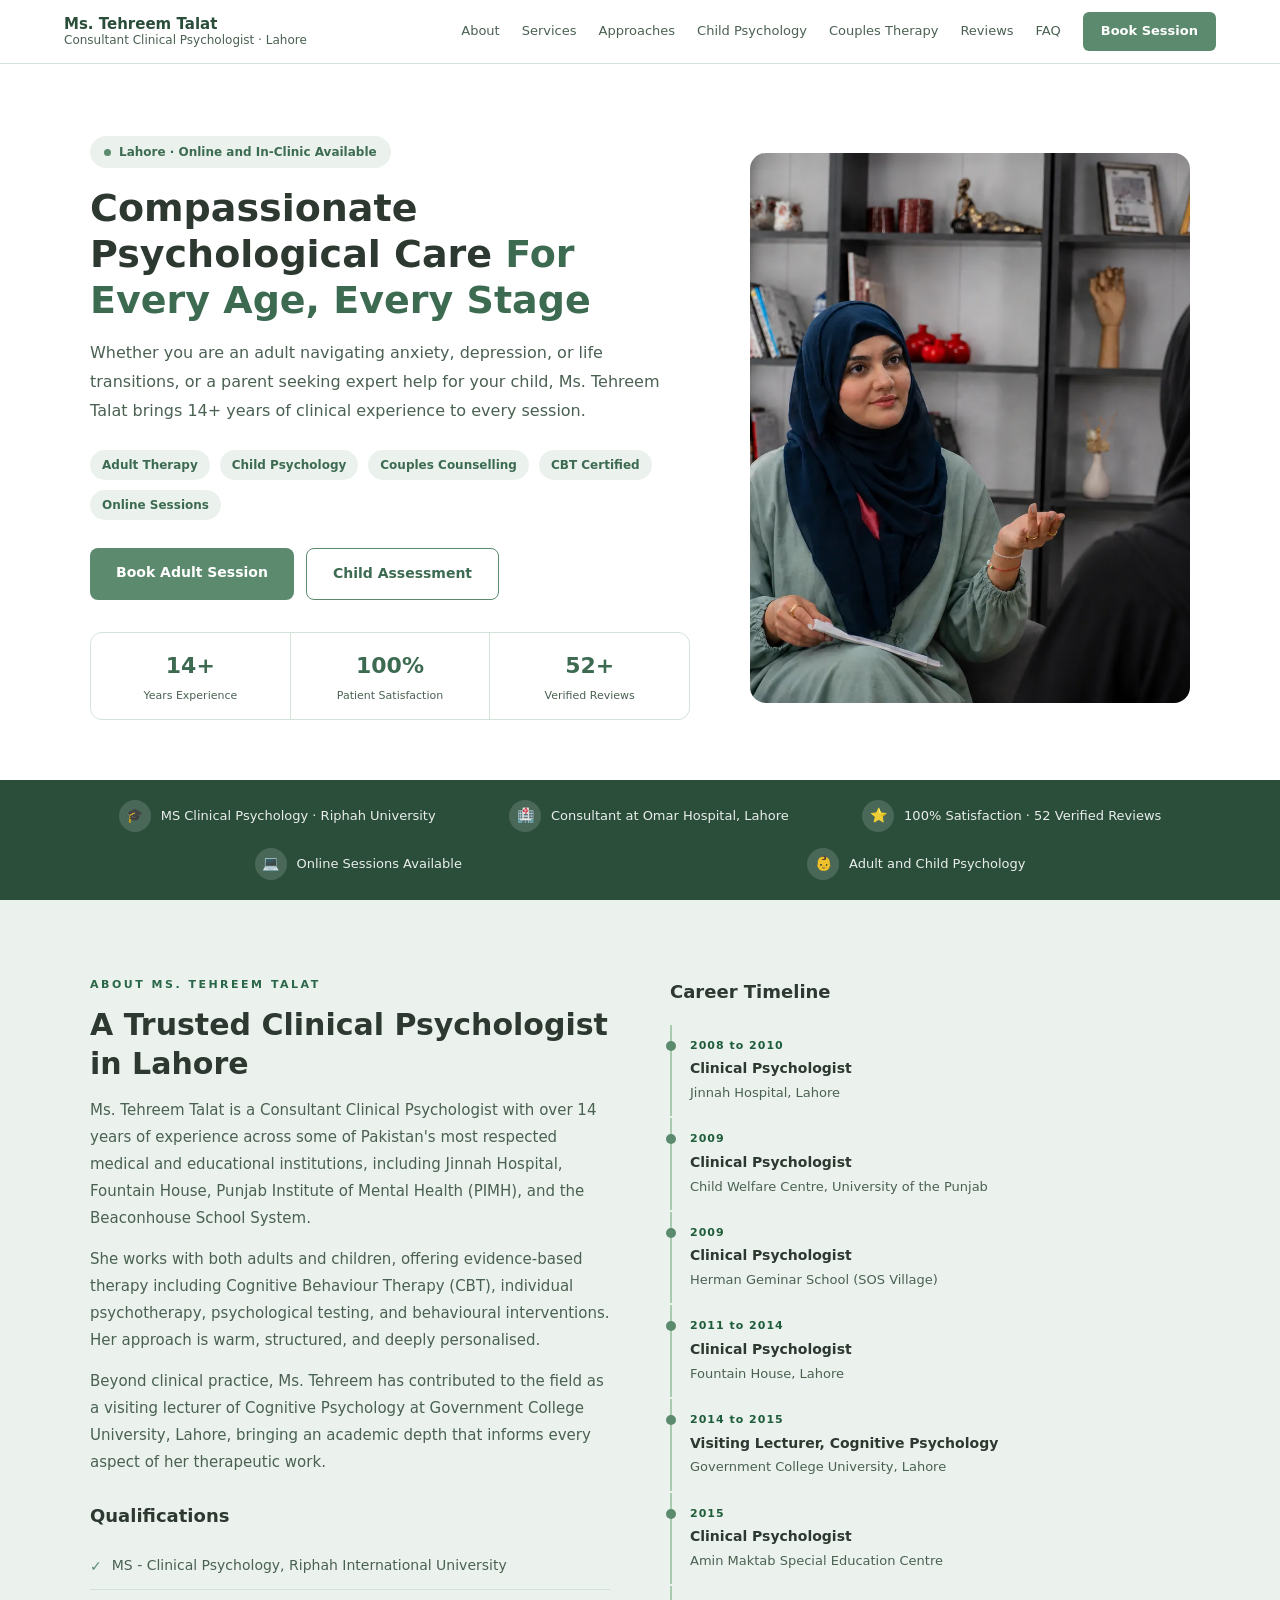
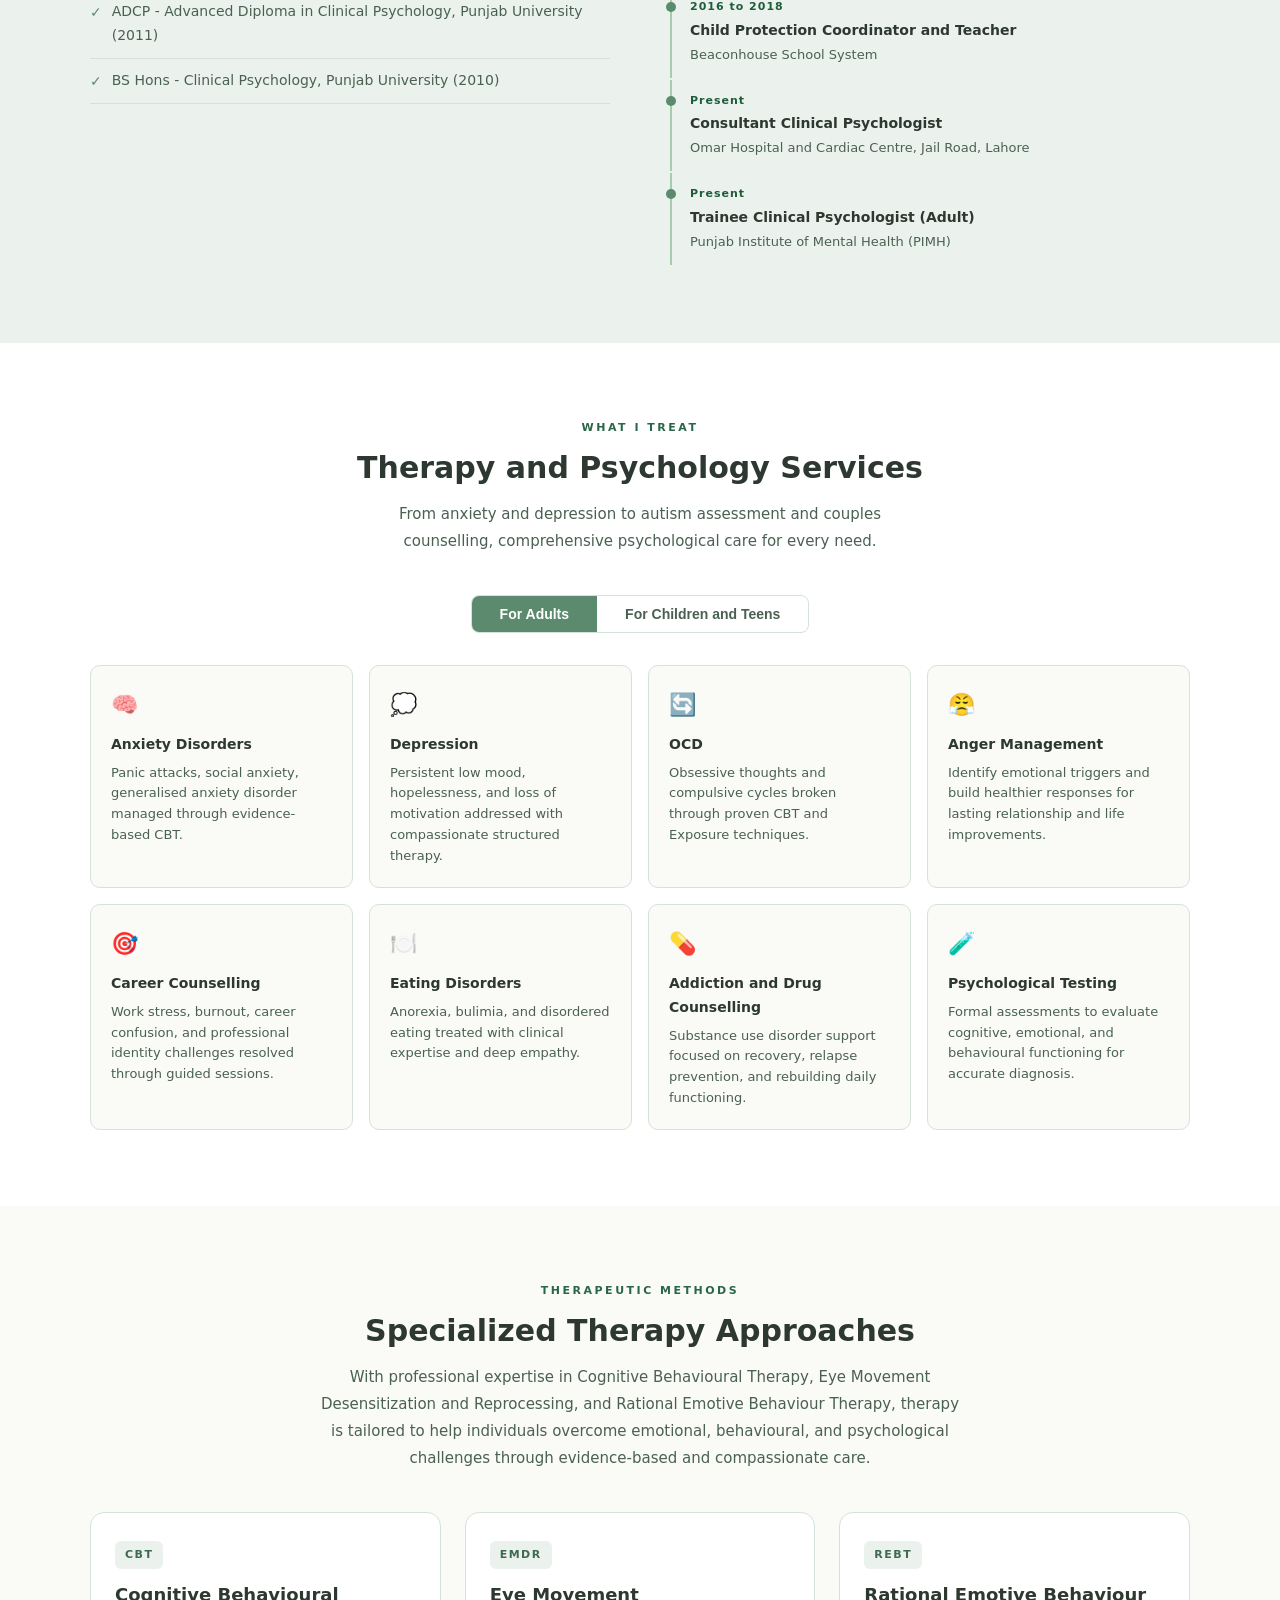
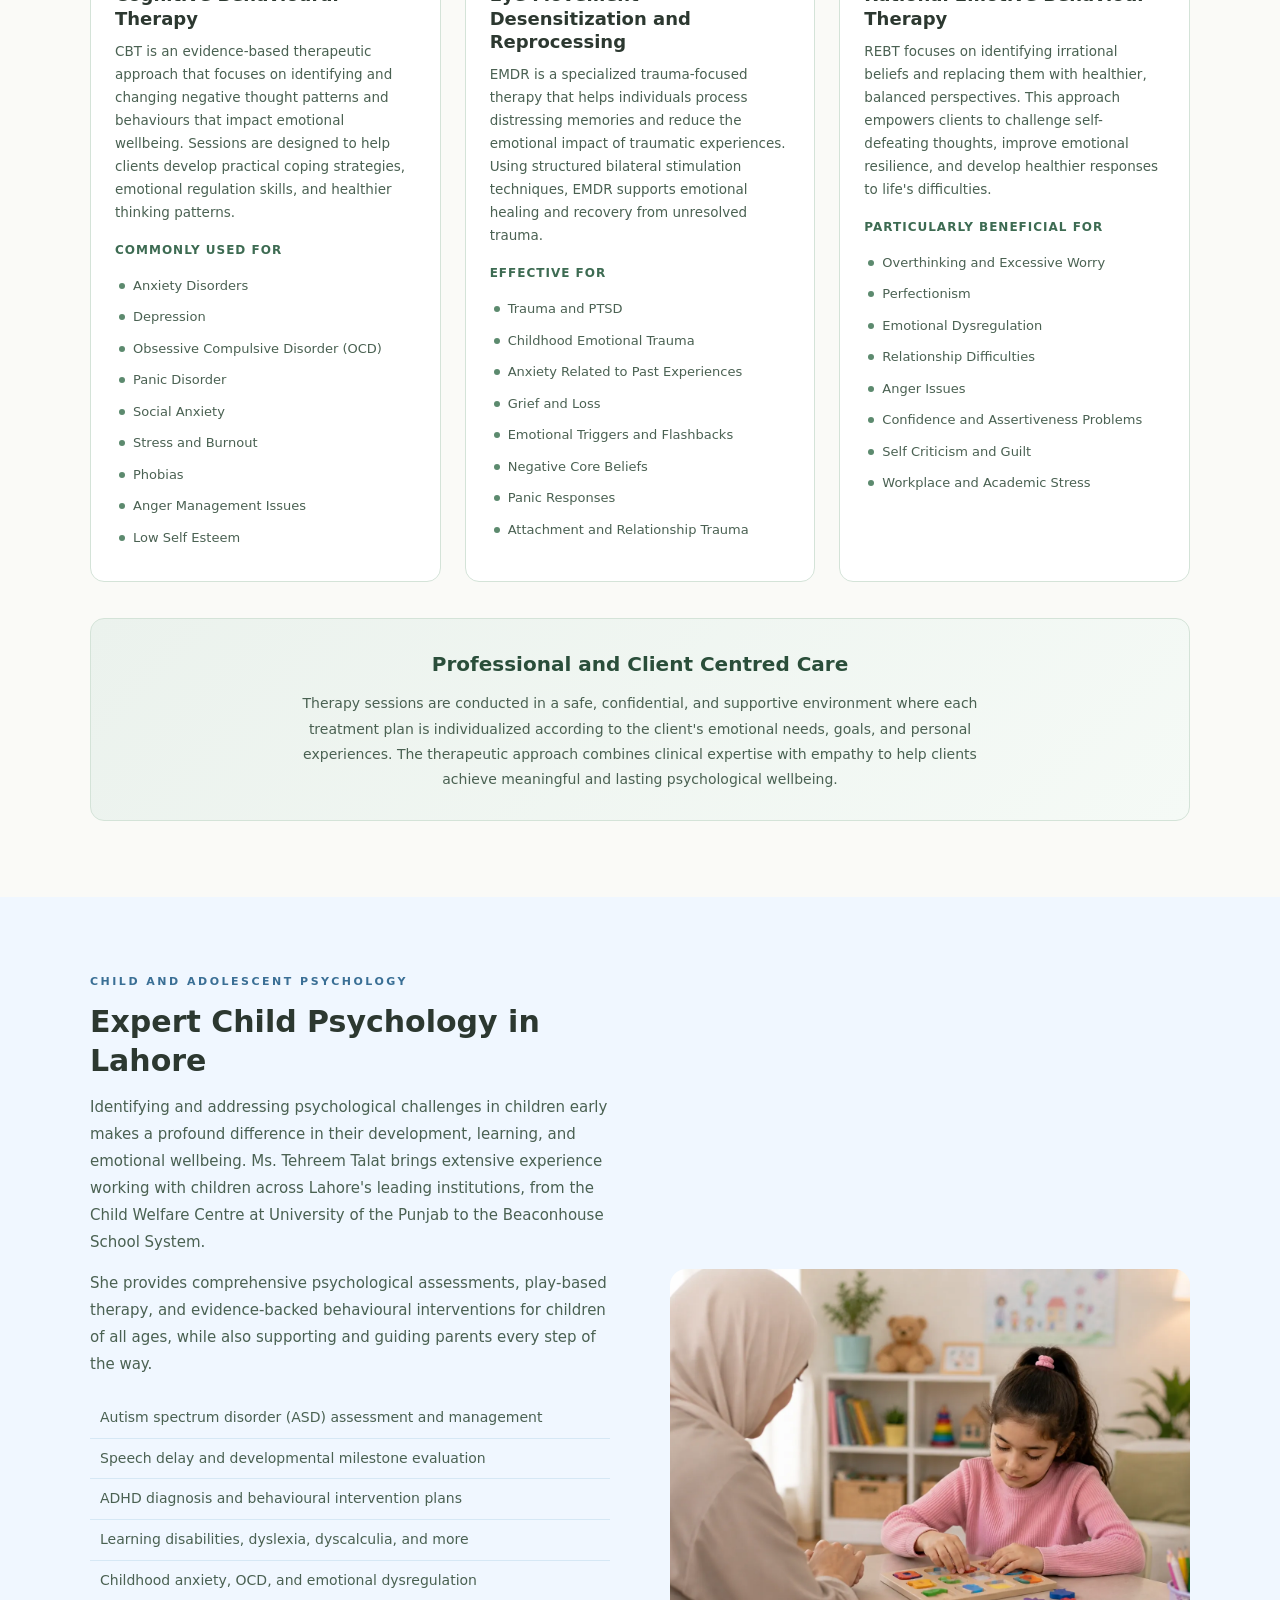
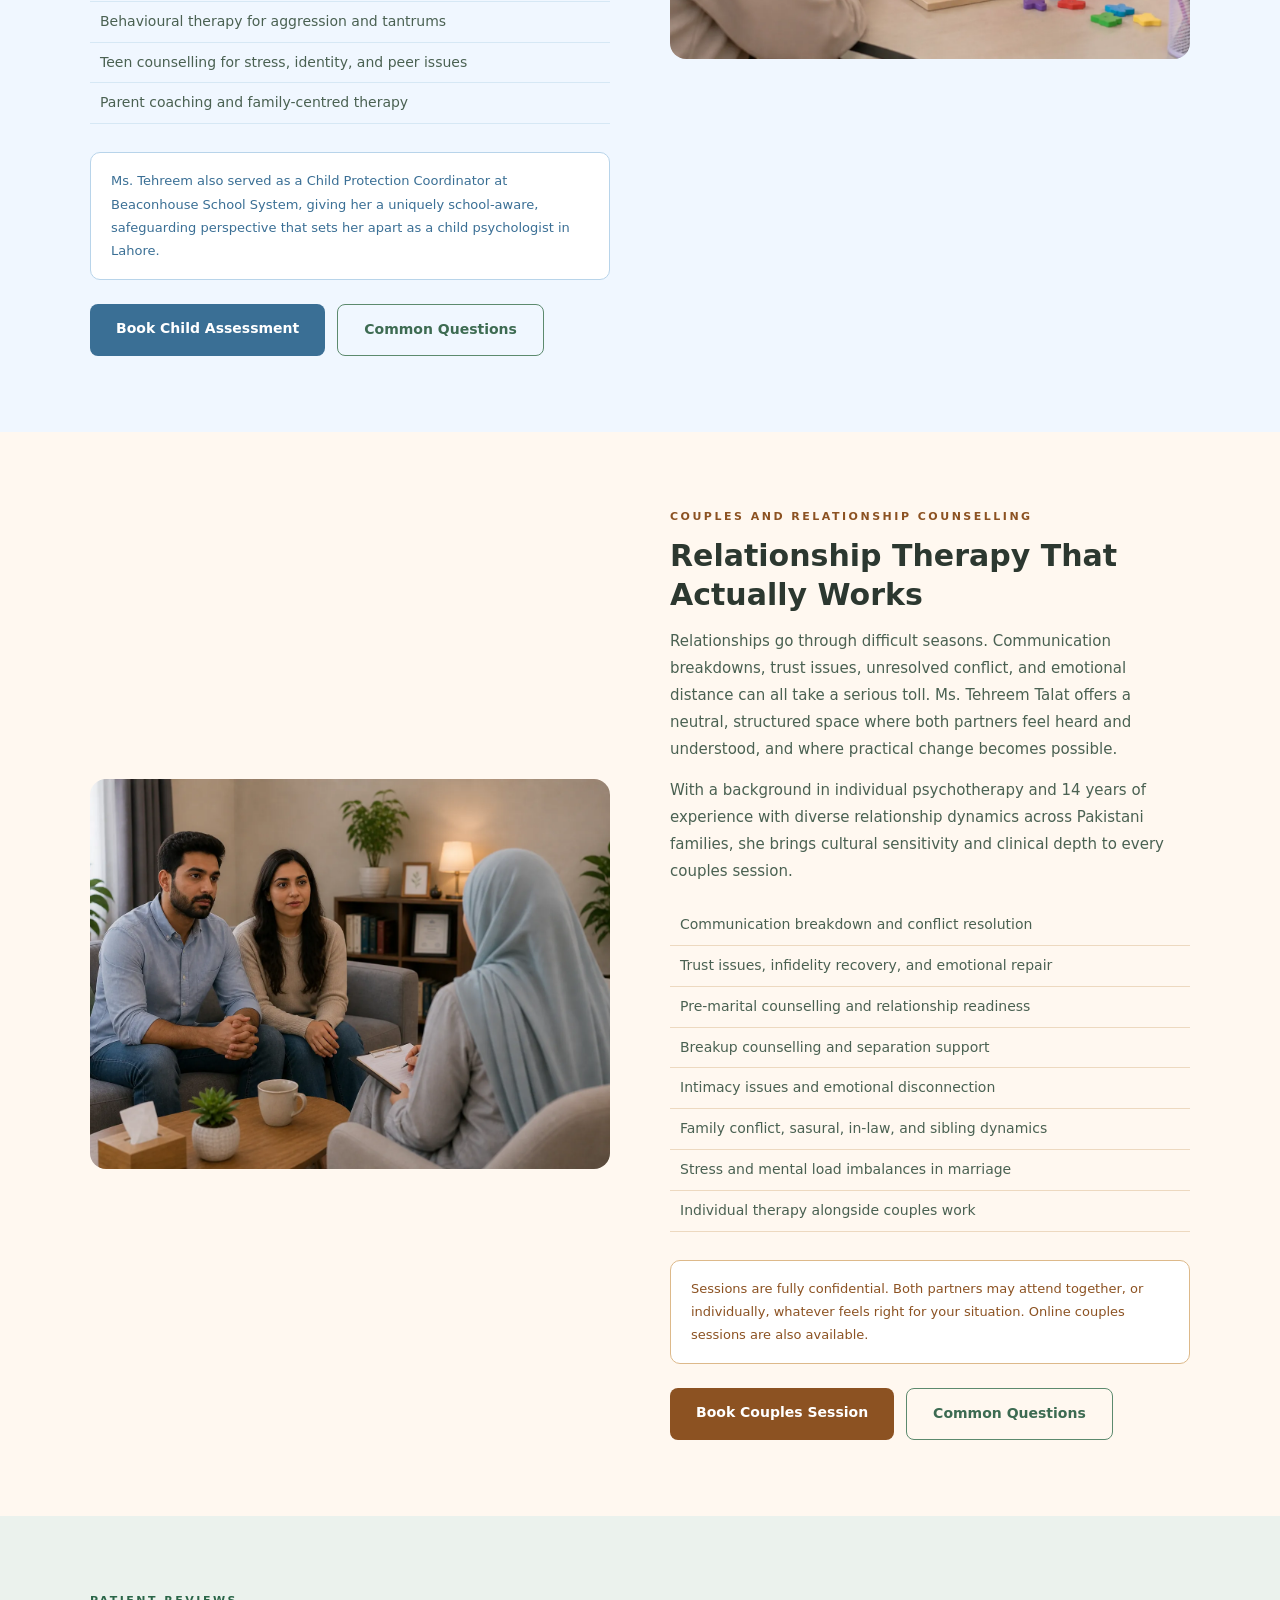
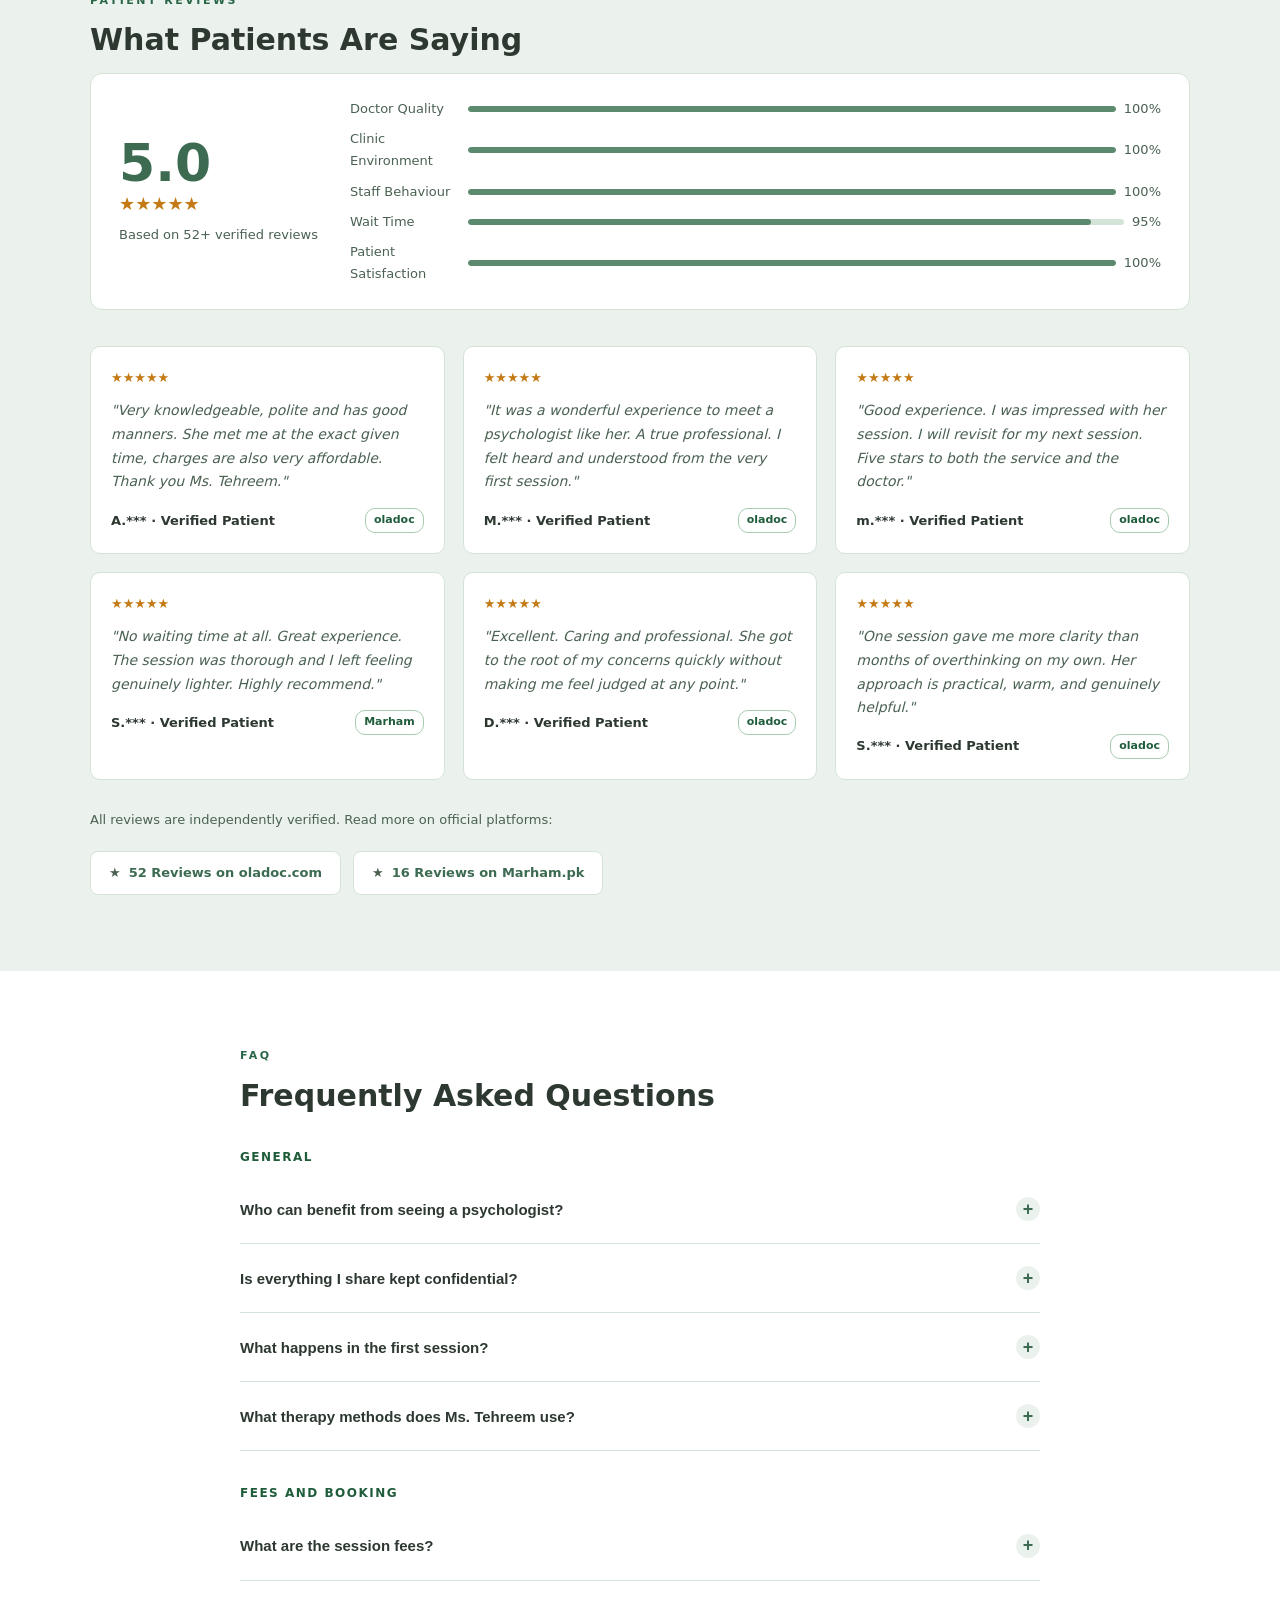
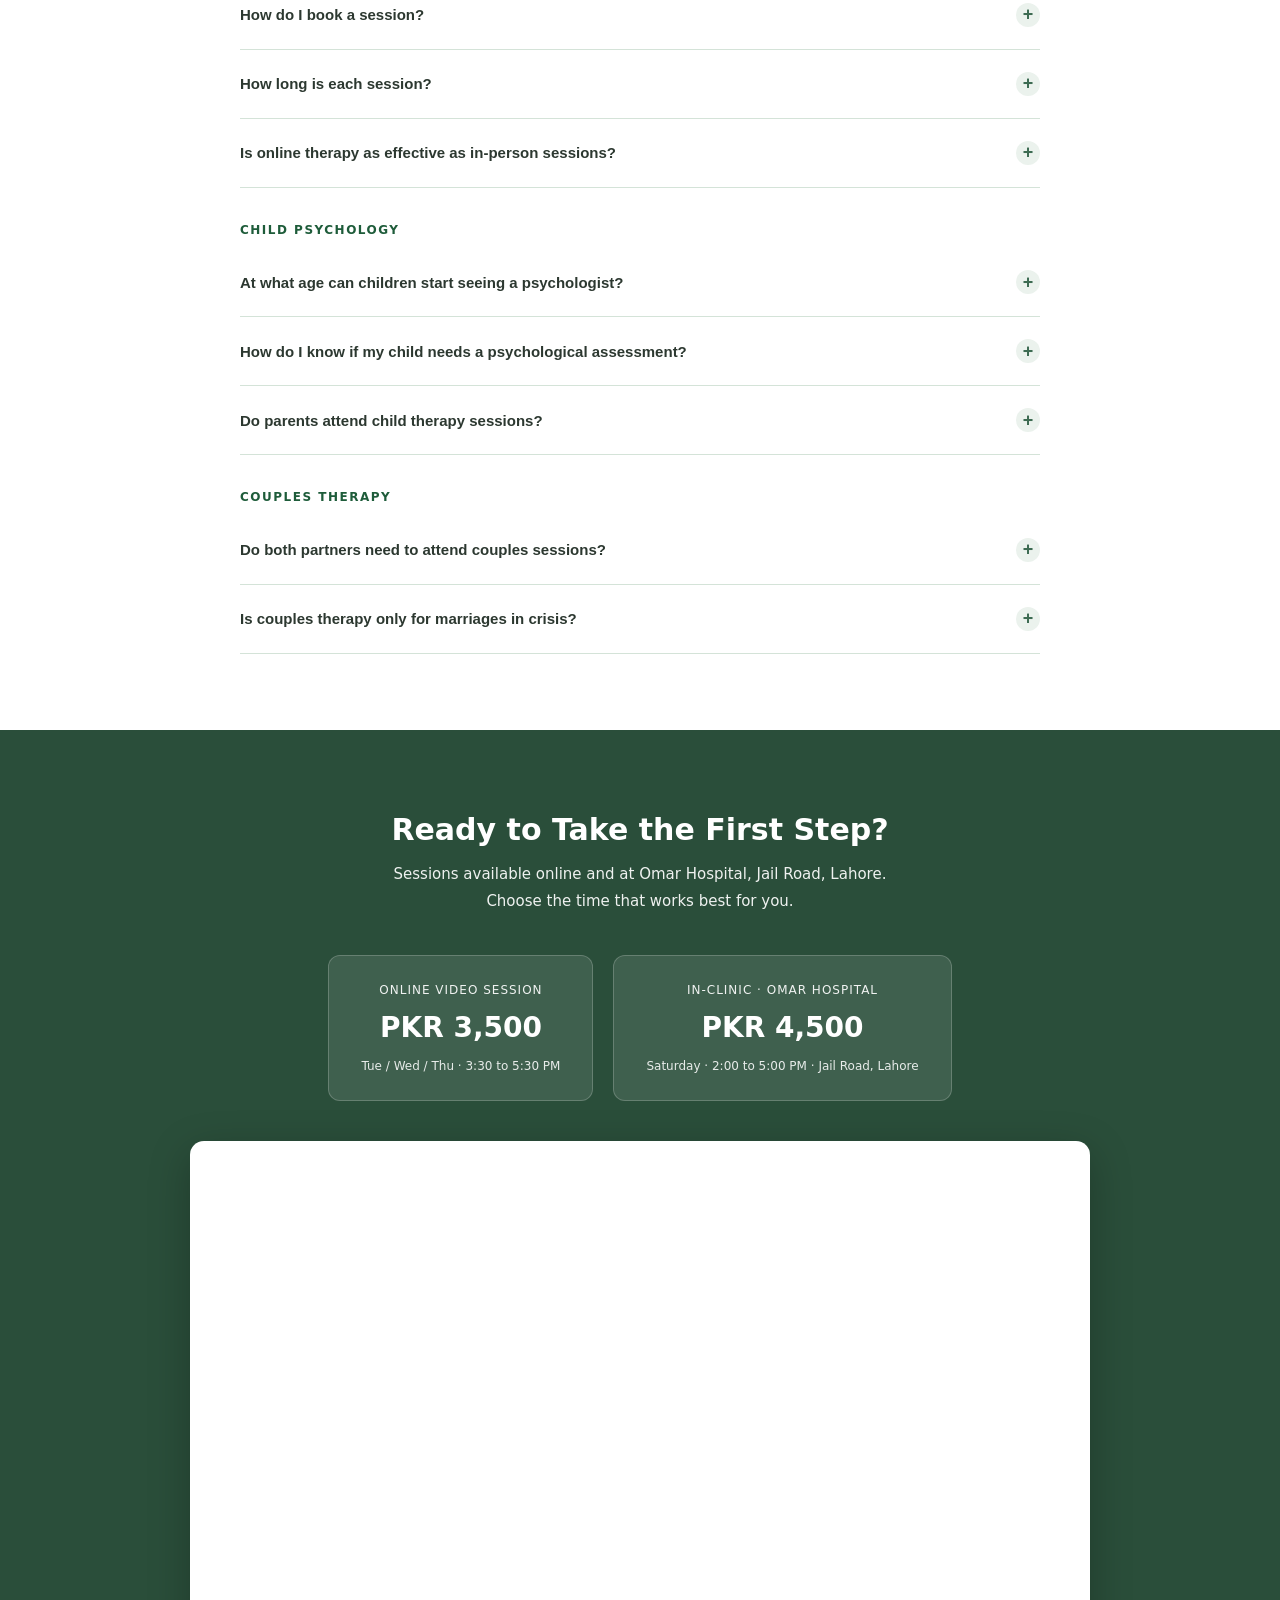
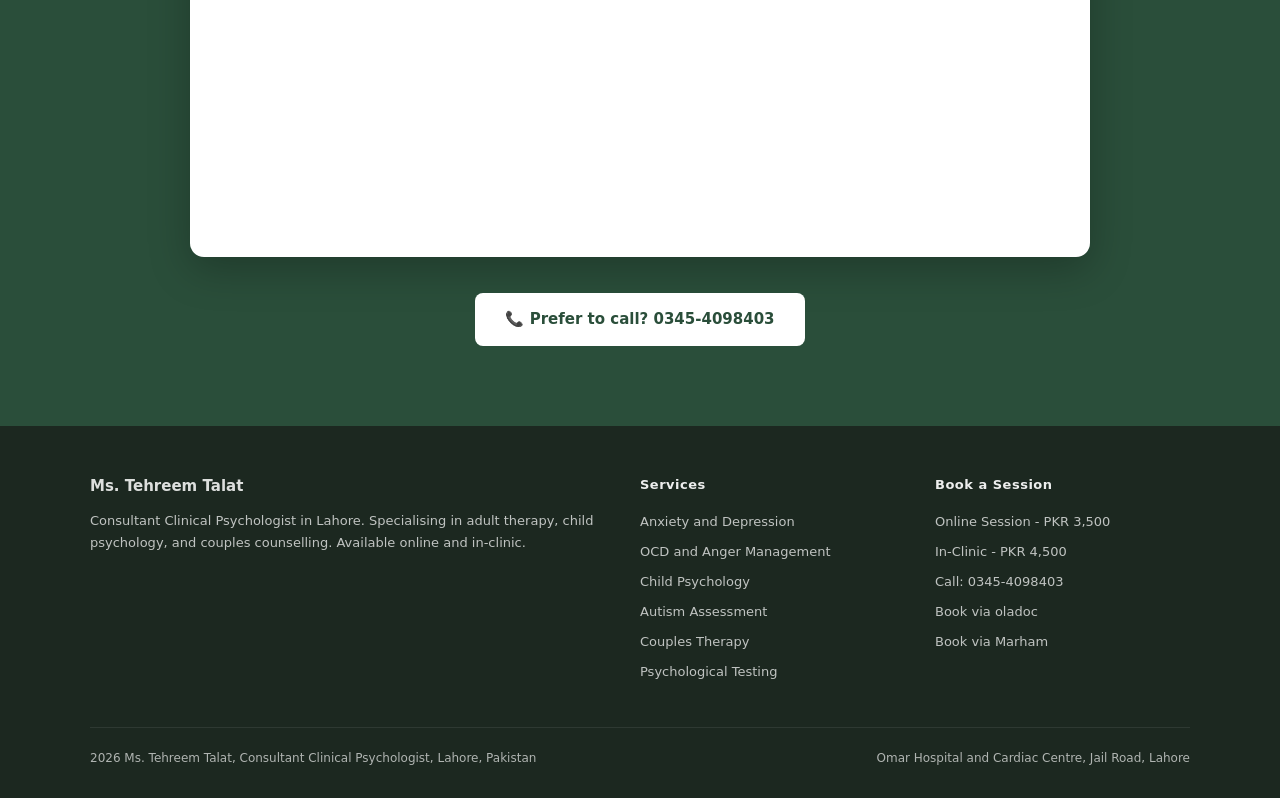
==== commit 87f1fa47: "calender" ====
--- a/index.html
+++ b/index.html
@@ -40,7 +40,7 @@
   "name": "Ms. Tehreem Talat - Consultant Clinical Psychologist",
   "description": "Consultant Clinical Psychologist in Lahore with 14+ years of experience specialising in adult therapy, child psychology, and couples counselling.",
   "url": "https://tehreem-talat.pages.dev/",
-  "telephone": "042-38900939",
+  "telephone": "+92-345-4098403",
   "address": {
     "@type": "PostalAddress",
     "streetAddress": "Omar Hospital and Cardiac Centre, Jail Road",
@@ -49,7 +49,7 @@
     "addressCountry": "PK"
   },
   "openingHours": ["Tu 15:30-17:30", "We 15:30-17:30", "Th 15:30-17:30", "Sa 14:00-17:00"],
-  "priceRange": "PKR 3000-4500",
+  "priceRange": "PKR 3500-4500",
   "medicalSpecialty": "Clinical Psychology",
   "aggregateRating": {
     "@type": "AggregateRating",
@@ -225,6 +225,8 @@
 .fee-amount{font-size:28px;font-weight:700;margin-bottom:4px}
 .fee-note{font-size:12px;color:rgba(255,255,255,0.88)}
 .calendly-box{background:rgba(255,255,255,0.07);border:2px dashed rgba(255,255,255,0.2);border-radius:14px;padding:52px 40px;max-width:640px;margin:0 auto 28px}
+.calendly-wrapper{background:#fff;border-radius:14px;padding:8px;max-width:900px;margin:0 auto 28px;box-shadow:0 12px 40px rgba(0,0,0,0.25);overflow:hidden}
+.calendly-wrapper .calendly-inline-widget{border-radius:8px;overflow:hidden}
 .calendly-box .cal-icon{font-size:36px;margin-bottom:12px}
 .calendly-box strong{color:rgba(255,255,255,0.85);font-size:16px;display:block;margin-bottom:6px}
 .calendly-box p{color:rgba(255,255,255,0.88);font-size:13px;margin:0}
@@ -239,9 +241,28 @@
 .footer-bottom{max-width:1100px;margin:0 auto;border-top:1px solid rgba(255,255,255,0.08);padding-top:20px;display:flex;justify-content:space-between;flex-wrap:wrap;gap:8px}
 .footer-bottom p{font-size:12px;color:rgba(255,255,255,0.65);margin:0}
 
+/* APPROACHES */
+#approaches{background:var(--cream)}
+.approaches-hdr{text-align:center;margin-bottom:40px}
+.approaches-hdr p{max-width:640px;margin:0 auto}
+.approach-grid{display:grid;grid-template-columns:repeat(3,1fr);gap:24px;margin-top:32px}
+.acard{background:var(--white);border:1px solid var(--border);border-radius:14px;padding:28px 24px;transition:border-color .2s,transform .2s,box-shadow .2s;display:flex;flex-direction:column}
+.acard:hover{border-color:var(--sage-mid);transform:translateY(-3px);box-shadow:0 8px 24px rgba(60,107,82,0.08)}
+.acard-badge{display:inline-flex;align-items:center;gap:6px;background:var(--sage-light);color:var(--sage-dark);font-size:11px;font-weight:700;letter-spacing:1.5px;padding:5px 10px;border-radius:6px;width:fit-content;margin-bottom:14px}
+.acard-title{font-size:18px;font-weight:700;color:var(--text);margin-bottom:10px;line-height:1.3}
+.acard-desc{font-size:13.5px;color:var(--muted);line-height:1.7;margin-bottom:16px}
+.acard-sub{font-size:12px;font-weight:700;color:var(--sage-dark);letter-spacing:1px;text-transform:uppercase;margin-bottom:10px}
+.acard-list{list-style:none;margin:0;padding:0}
+.acard-list li{font-size:13px;color:var(--muted);padding:6px 0 6px 18px;position:relative;line-height:1.5}
+.acard-list li::before{content:'';width:6px;height:6px;background:var(--sage);border-radius:50%;position:absolute;left:4px;top:13px}
+.care-banner{margin-top:36px;background:linear-gradient(135deg,var(--sage-light) 0%,#F5FAF6 100%);border:1px solid var(--border);border-radius:14px;padding:28px 32px;text-align:center}
+.care-banner h3{font-size:20px;color:var(--sage-deep);margin-bottom:10px}
+.care-banner p{font-size:14px;color:var(--muted);max-width:720px;margin:0 auto;line-height:1.8}
+
 /* RESPONSIVE */
 @media(max-width:768px){
 .hero-grid,.about-grid,.split{grid-template-columns:1fr}
+.approach-grid{grid-template-columns:1fr}
 .split.reverse{direction:ltr}
 .hero-img{aspect-ratio:4/3;order:-1}
 h1{font-size:26px}
@@ -266,6 +287,7 @@
   <div class="nav-links">
     <a href="#about" onclick="smoothNav('about',event)">About</a>
     <a href="#services" onclick="smoothNav('services',event)">Services</a>
+    <a href="#approaches" onclick="smoothNav('approaches',event)">Approaches</a>
     <a href="#child" onclick="smoothNav('child',event)">Child Psychology</a>
     <a href="#couples" onclick="smoothNav('couples',event)">Couples Therapy</a>
     <a href="#reviews" onclick="smoothNav('reviews',event)">Reviews</a>
@@ -283,6 +305,7 @@
 <div class="mobile-nav" id="mobileNav" role="navigation" aria-label="Mobile navigation">
   <a href="#about" onclick="smoothNav('about',event);closeMenu()">About</a>
   <a href="#services" onclick="smoothNav('services',event);closeMenu()">Services</a>
+  <a href="#approaches" onclick="smoothNav('approaches',event);closeMenu()">Approaches</a>
   <a href="#child" onclick="smoothNav('child',event);closeMenu()">Child Psychology</a>
   <a href="#couples" onclick="smoothNav('couples',event);closeMenu()">Couples Therapy</a>
   <a href="#reviews" onclick="smoothNav('reviews',event);closeMenu()">Reviews</a>
@@ -402,6 +425,81 @@
       <div class="scard"><div class="scard-ico" aria-hidden="true">👨‍👩‍👧</div><div class="scard-name">Parenting Skills</div><div class="scard-desc">Practical guidance for parents to build healthy boundaries and emotional connection with their children.</div></div>
       <div class="scard"><div class="scard-ico" aria-hidden="true">🧩</div><div class="scard-name">Childhood Anxiety and Depression</div><div class="scard-desc">Recognising and treating anxiety, low mood, and emotional dysregulation in children and adolescents.</div></div>
       <div class="scard"><div class="scard-ico" aria-hidden="true">🤲</div><div class="scard-name">Dementia and Caregiver Support</div><div class="scard-desc">Coping strategies and psychological support for families managing Alzheimer's and dementia care.</div></div>
+    </div>
+  </div>
+</section>
+
+<!-- SPECIALIZED THERAPY APPROACHES -->
+<section id="approaches">
+  <div class="wrap">
+    <div class="approaches-hdr">
+      <div class="label label-sage">Therapeutic Methods</div>
+      <h2>Specialized Therapy Approaches</h2>
+      <p>With professional expertise in Cognitive Behavioural Therapy, Eye Movement Desensitization and Reprocessing, and Rational Emotive Behaviour Therapy, therapy is tailored to help individuals overcome emotional, behavioural, and psychological challenges through evidence-based and compassionate care.</p>
+    </div>
+
+    <div class="approach-grid">
+
+      <!-- CBT -->
+      <div class="acard">
+        <div class="acard-badge">CBT</div>
+        <div class="acard-title">Cognitive Behavioural Therapy</div>
+        <p class="acard-desc">CBT is an evidence-based therapeutic approach that focuses on identifying and changing negative thought patterns and behaviours that impact emotional wellbeing. Sessions are designed to help clients develop practical coping strategies, emotional regulation skills, and healthier thinking patterns.</p>
+        <div class="acard-sub">Commonly Used For</div>
+        <ul class="acard-list">
+          <li>Anxiety Disorders</li>
+          <li>Depression</li>
+          <li>Obsessive Compulsive Disorder (OCD)</li>
+          <li>Panic Disorder</li>
+          <li>Social Anxiety</li>
+          <li>Stress and Burnout</li>
+          <li>Phobias</li>
+          <li>Anger Management Issues</li>
+          <li>Low Self Esteem</li>
+        </ul>
+      </div>
+
+      <!-- EMDR -->
+      <div class="acard">
+        <div class="acard-badge">EMDR</div>
+        <div class="acard-title">Eye Movement Desensitization and Reprocessing</div>
+        <p class="acard-desc">EMDR is a specialized trauma-focused therapy that helps individuals process distressing memories and reduce the emotional impact of traumatic experiences. Using structured bilateral stimulation techniques, EMDR supports emotional healing and recovery from unresolved trauma.</p>
+        <div class="acard-sub">Effective For</div>
+        <ul class="acard-list">
+          <li>Trauma and PTSD</li>
+          <li>Childhood Emotional Trauma</li>
+          <li>Anxiety Related to Past Experiences</li>
+          <li>Grief and Loss</li>
+          <li>Emotional Triggers and Flashbacks</li>
+          <li>Negative Core Beliefs</li>
+          <li>Panic Responses</li>
+          <li>Attachment and Relationship Trauma</li>
+        </ul>
+      </div>
+
+      <!-- REBT -->
+      <div class="acard">
+        <div class="acard-badge">REBT</div>
+        <div class="acard-title">Rational Emotive Behaviour Therapy</div>
+        <p class="acard-desc">REBT focuses on identifying irrational beliefs and replacing them with healthier, balanced perspectives. This approach empowers clients to challenge self-defeating thoughts, improve emotional resilience, and develop healthier responses to life's difficulties.</p>
+        <div class="acard-sub">Particularly Beneficial For</div>
+        <ul class="acard-list">
+          <li>Overthinking and Excessive Worry</li>
+          <li>Perfectionism</li>
+          <li>Emotional Dysregulation</li>
+          <li>Relationship Difficulties</li>
+          <li>Anger Issues</li>
+          <li>Confidence and Assertiveness Problems</li>
+          <li>Self Criticism and Guilt</li>
+          <li>Workplace and Academic Stress</li>
+        </ul>
+      </div>
+
+    </div>
+
+    <div class="care-banner">
+      <h3>Professional and Client Centred Care</h3>
+      <p>Therapy sessions are conducted in a safe, confidential, and supportive environment where each treatment plan is individualized according to the client's emotional needs, goals, and personal experiences. The therapeutic approach combines clinical expertise with empathy to help clients achieve meaningful and lasting psychological wellbeing.</p>
     </div>
   </div>
 </section>
@@ -542,11 +640,11 @@
     <div class="faq-cat">Fees and Booking</div>
     <div class="faq-item">
       <button class="faq-q" onclick="faq(this)" aria-expanded="false">What are the session fees?<span class="faq-icon" aria-hidden="true">+</span></button>
-      <div class="faq-a">Online video consultation: PKR 3,000 to 3,500. In-clinic at Omar Hospital, Jail Road, Lahore: PKR 4,500. Fees are completely transparent with no hidden charges. Payment is made at the time of booking through the platform you use.</div>
+      <div class="faq-a">Online video consultation: PKR 3,500. In-clinic at Omar Hospital, Jail Road, Lahore: PKR 4,500. Fees are completely transparent with no hidden charges. Payment is made at the time of booking through the platform you use.</div>
     </div>
     <div class="faq-item">
       <button class="faq-q" onclick="faq(this)" aria-expanded="false">How do I book a session?<span class="faq-icon" aria-hidden="true">+</span></button>
-      <div class="faq-a">You can book directly using the calendar on this page. Alternatively, you can book through oladoc.com or marham.pk, or call Omar Hospital directly at 042-34500888. Online sessions are available Tuesday, Wednesday, and Thursday from 3:30 PM to 5:30 PM. In-clinic sessions at Omar Hospital are available Saturdays from 2:00 PM to 5:00 PM.</div>
+      <div class="faq-a">You can book directly using the calendar on this page. Alternatively, you can book through oladoc.com or marham.pk, or call directly at 0345-4098403. Online sessions are available Tuesday, Wednesday, and Thursday from 3:30 PM to 5:30 PM. In-clinic sessions at Omar Hospital are available Saturdays from 2:00 PM to 5:00 PM.</div>
     </div>
     <div class="faq-item">
       <button class="faq-q" onclick="faq(this)" aria-expanded="false">How long is each session?<span class="faq-icon" aria-hidden="true">+</span></button>
@@ -588,15 +686,16 @@
   <h2>Ready to Take the First Step?</h2>
   <p class="sub">Sessions available online and at Omar Hospital, Jail Road, Lahore. Choose the time that works best for you.</p>
   <div class="fee-cards">
-    <div class="fee-card"><div class="fee-type">Online Video Session</div><div class="fee-amount">PKR 3,000</div><div class="fee-note">Tue / Wed / Thu · 3:30 to 5:30 PM</div></div>
+    <div class="fee-card"><div class="fee-type">Online Video Session</div><div class="fee-amount">PKR 3,500</div><div class="fee-note">Tue / Wed / Thu · 3:30 to 5:30 PM</div></div>
     <div class="fee-card"><div class="fee-type">In-Clinic · Omar Hospital</div><div class="fee-amount">PKR 4,500</div><div class="fee-note">Saturday · 2:00 to 5:00 PM · Jail Road, Lahore</div></div>
   </div>
-  <div class="calendly-box">
-    <div class="cal-icon" aria-hidden="true">📅</div>
-    <strong>Book Your Session</strong>
-    <p>Calendly booking calendar will appear here. Paste the embed code to activate.</p>
-  </div>
-  <a href="tel:04238900939" class="phone-btn">📞 Prefer to call? 042-38900939</a>
+  <div class="calendly-wrapper">
+    <!-- Calendly inline widget begin -->
+    <div class="calendly-inline-widget" data-url="https://calendly.com/tehreemtalatpsy/45min?background_color=ffffff&text_color=2c3830&primary_color=5c8a6e" style="min-width:320px;height:700px;"></div>
+    <script type="text/javascript" src="https://assets.calendly.com/assets/external/widget.js" async></script>
+    <!-- Calendly inline widget end -->
+  </div>
+  <a href="tel:+923454098403" class="phone-btn">📞 Prefer to call? 0345-4098403</a>
 </section>
 
 </main>
@@ -619,9 +718,9 @@
     </div>
     <div class="footer-col">
       <h4>Book a Session</h4>
-      <a href="#booking" onclick="smoothNav('booking',event)">Online Session - PKR 3,000</a>
+      <a href="#booking" onclick="smoothNav('booking',event)">Online Session - PKR 3,500</a>
       <a href="#booking" onclick="smoothNav('booking',event)">In-Clinic - PKR 4,500</a>
-      <a href="tel:04238900939">Call: 042-38900939</a>
+      <a href="tel:+923454098403">Call: 0345-4098403</a>
       <a href="https://www.oladoc.com/pakistan/lahore/psychologist/ms-tehreem-talat" target="_blank" rel="noopener">Book via oladoc</a>
       <a href="https://www.marham.pk/doctors/lahore/psychologist/ms-tehreem-talat" target="_blank" rel="noopener">Book via Marham</a>
     </div>
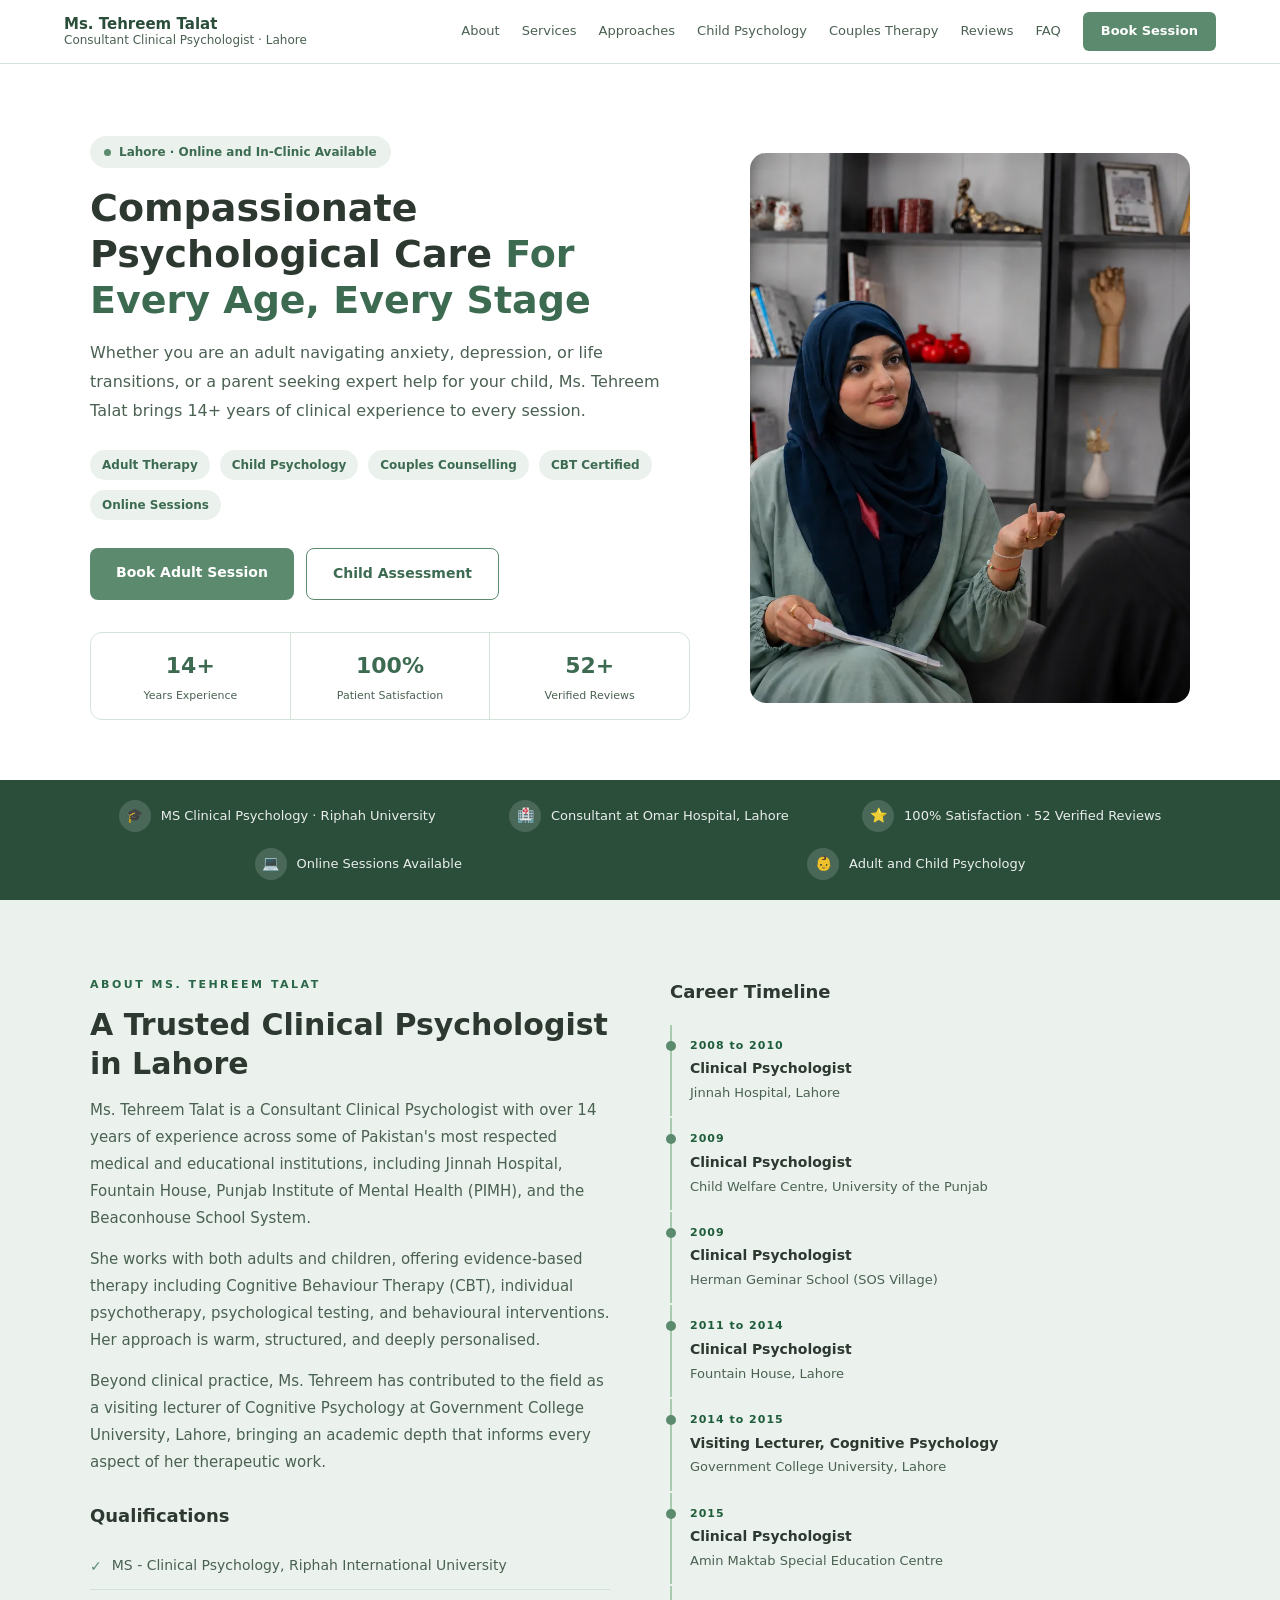
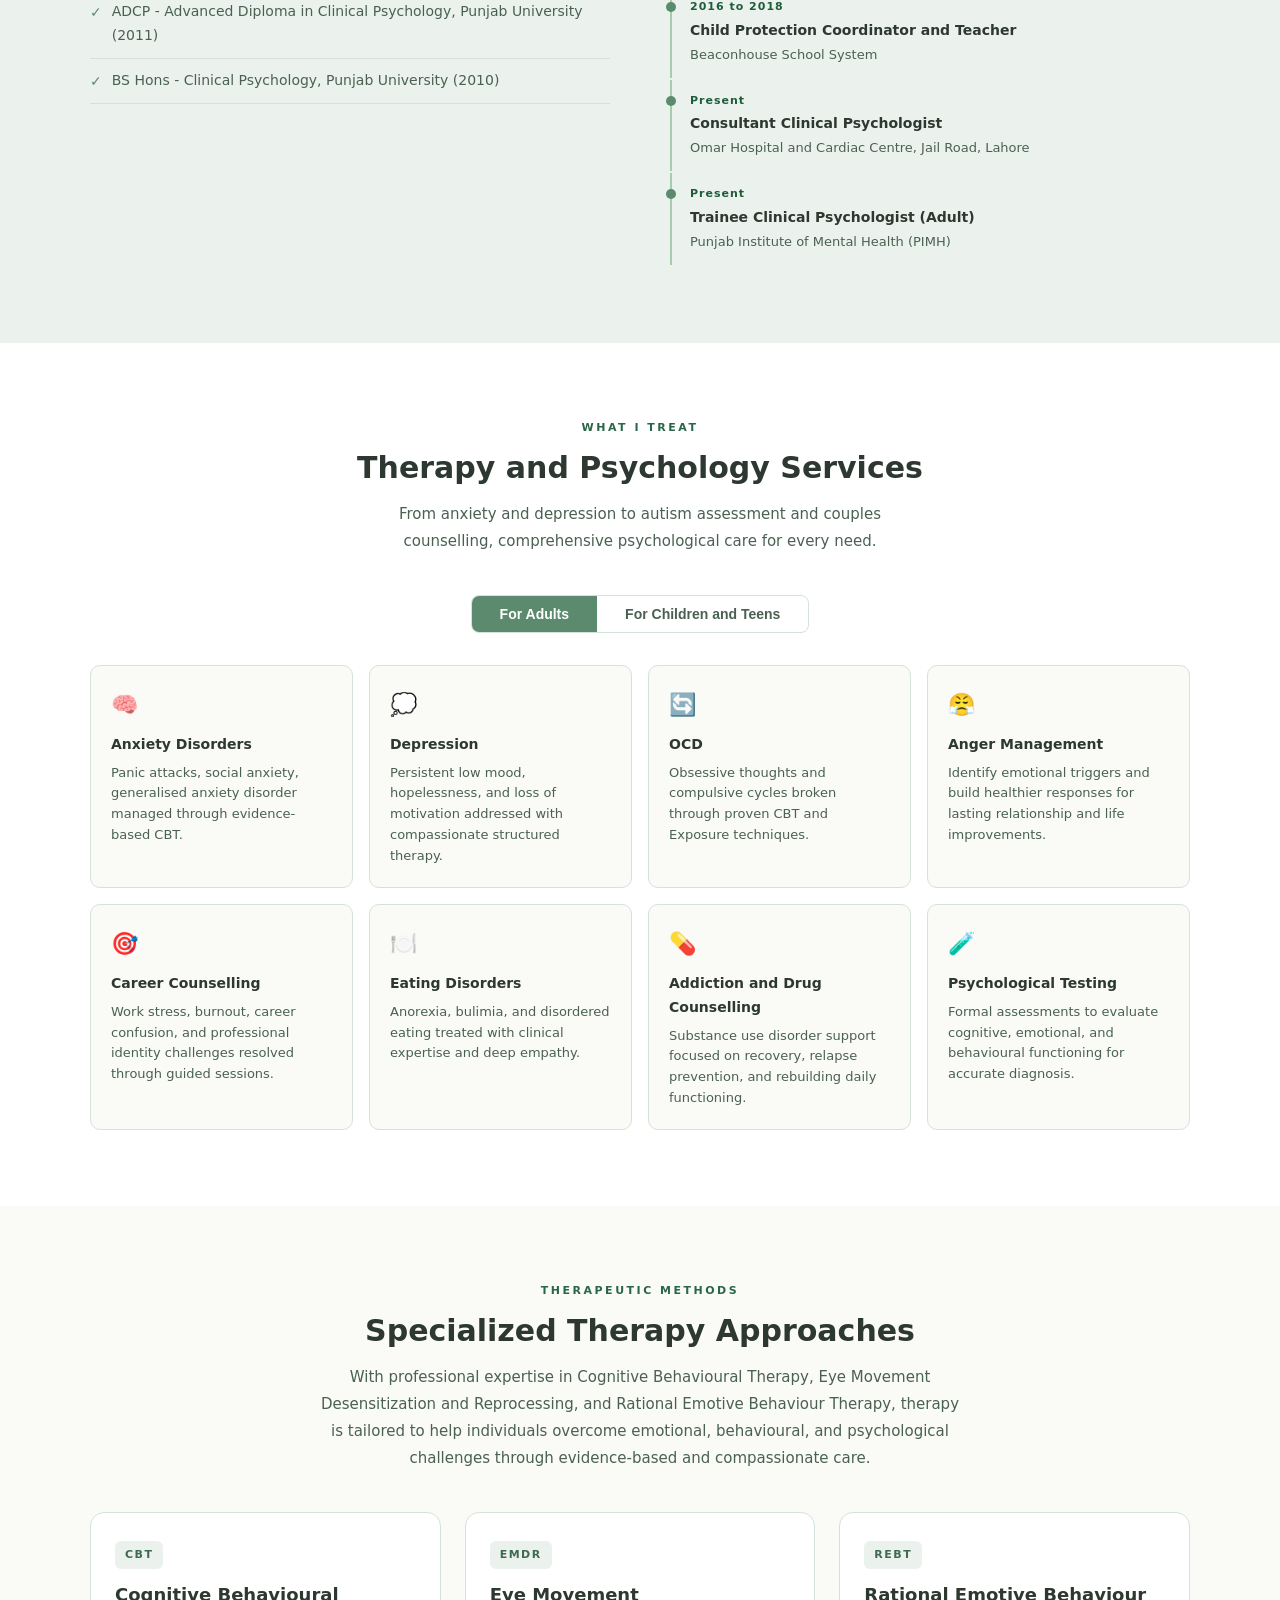
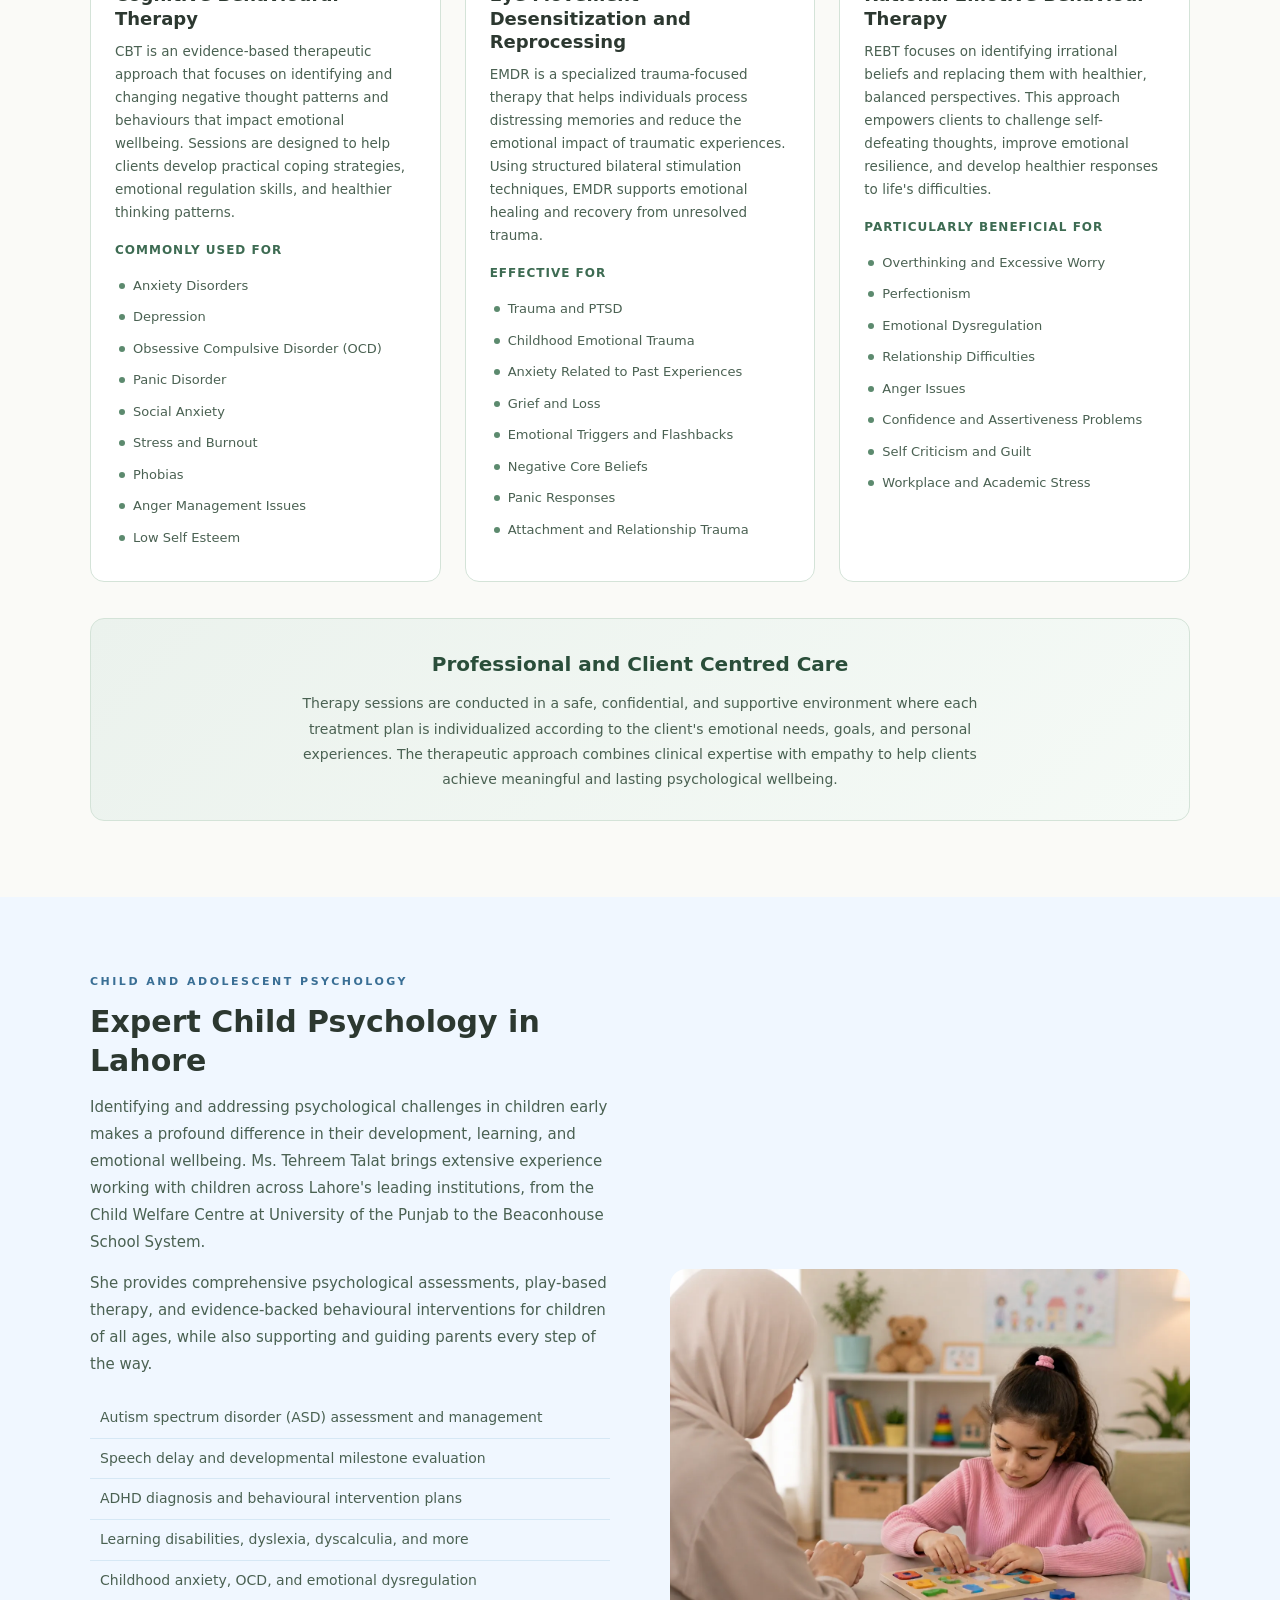
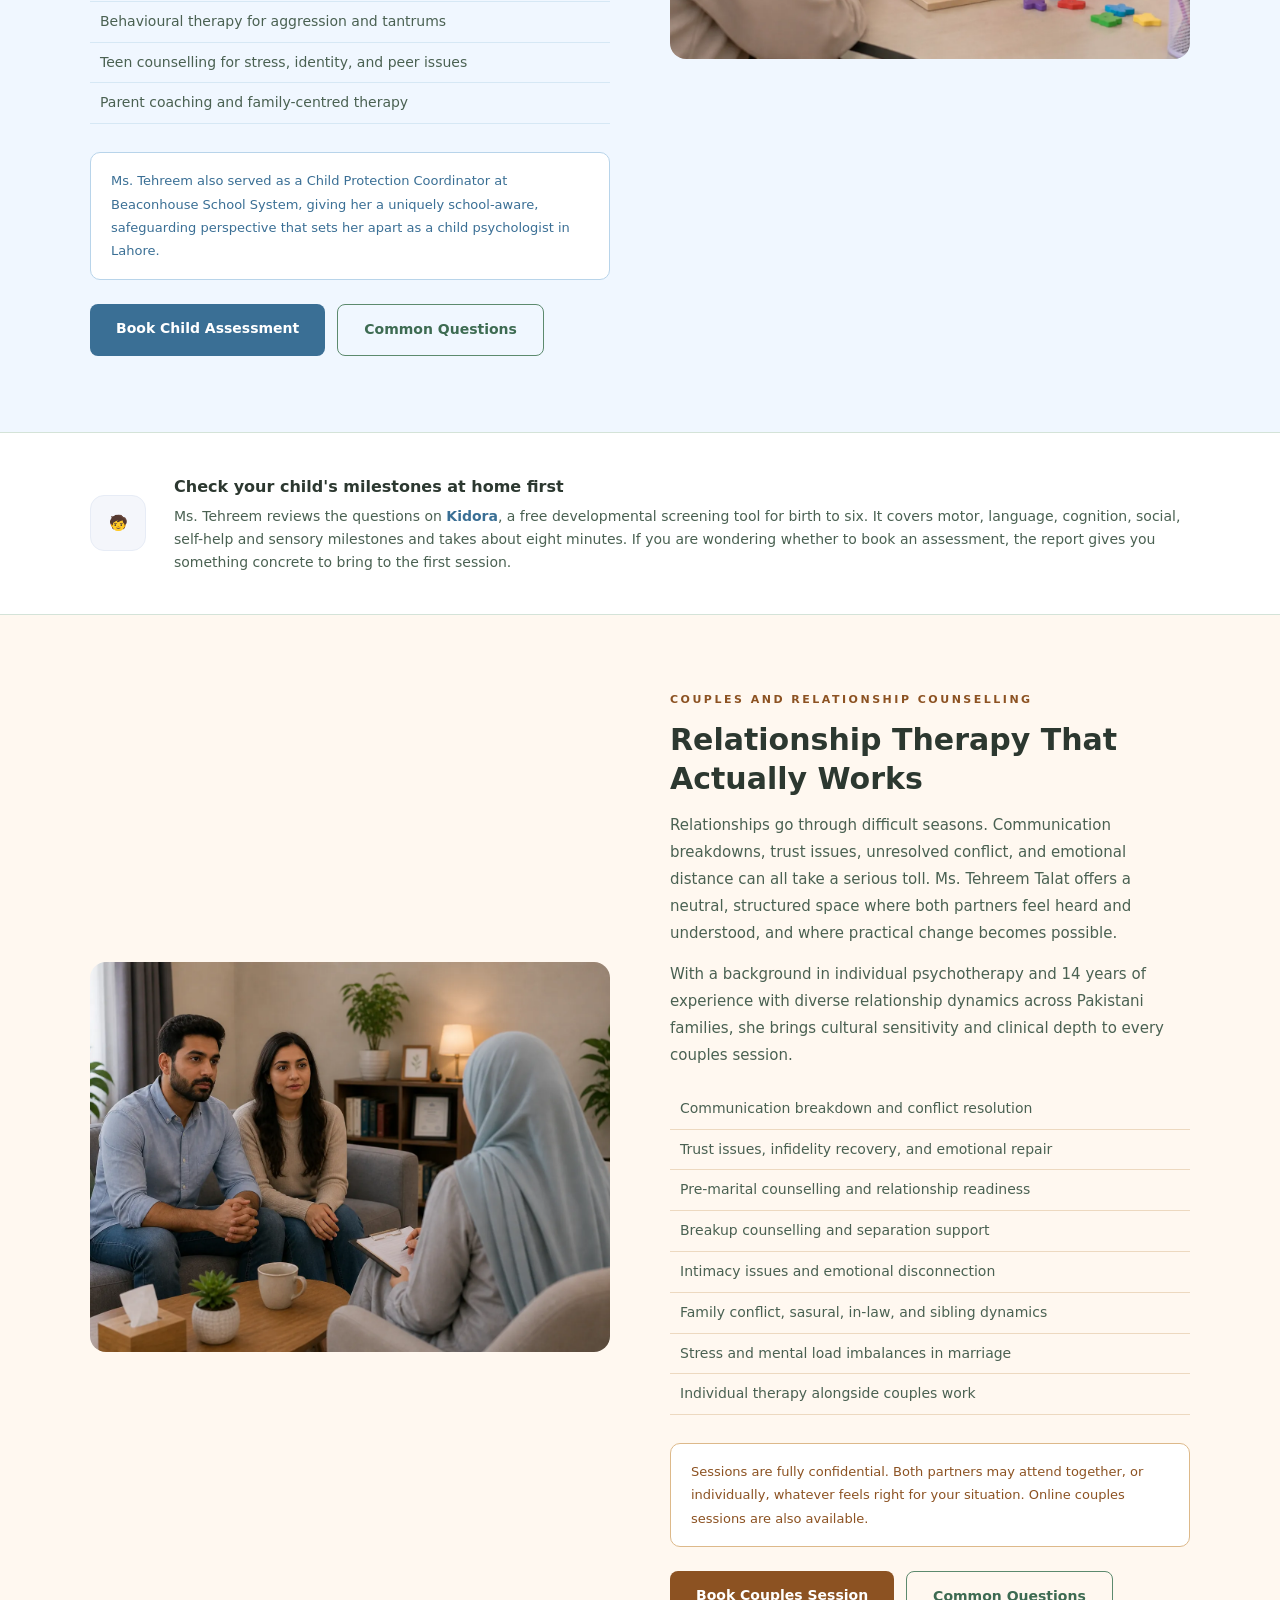
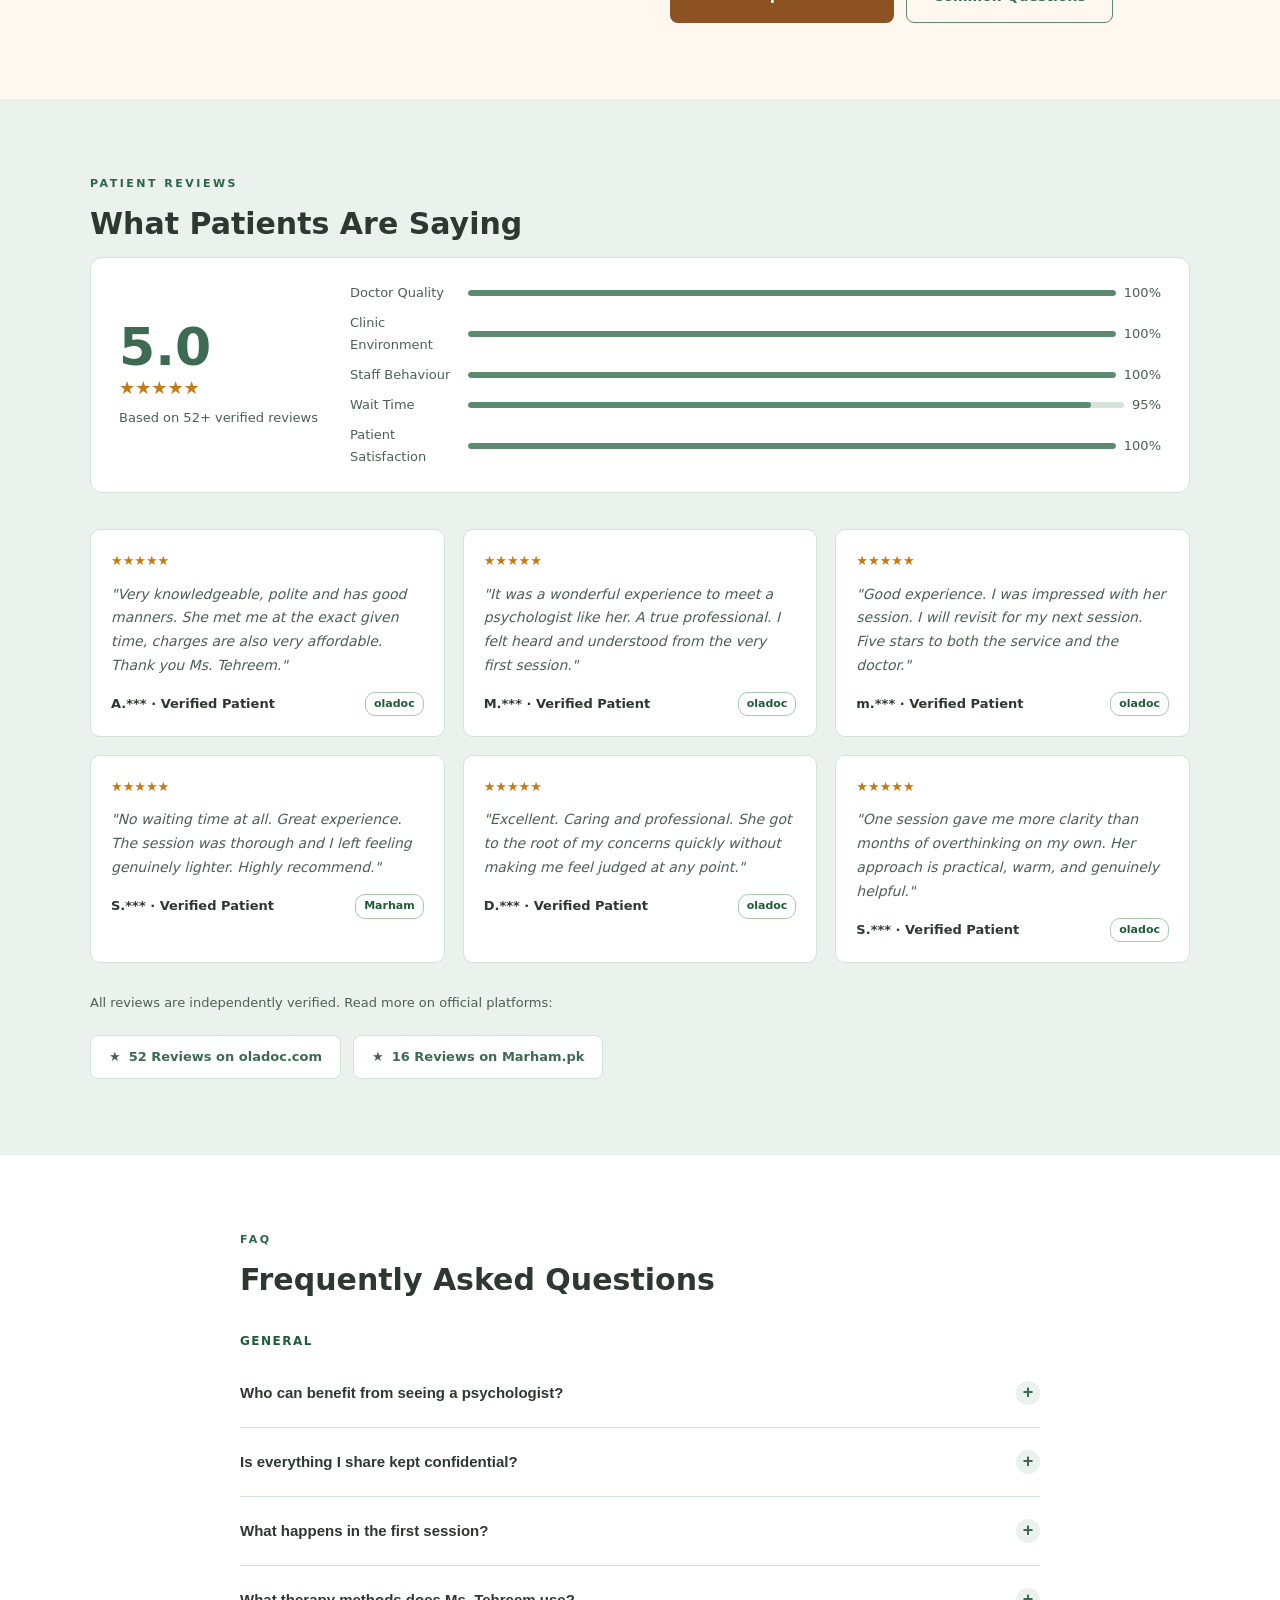
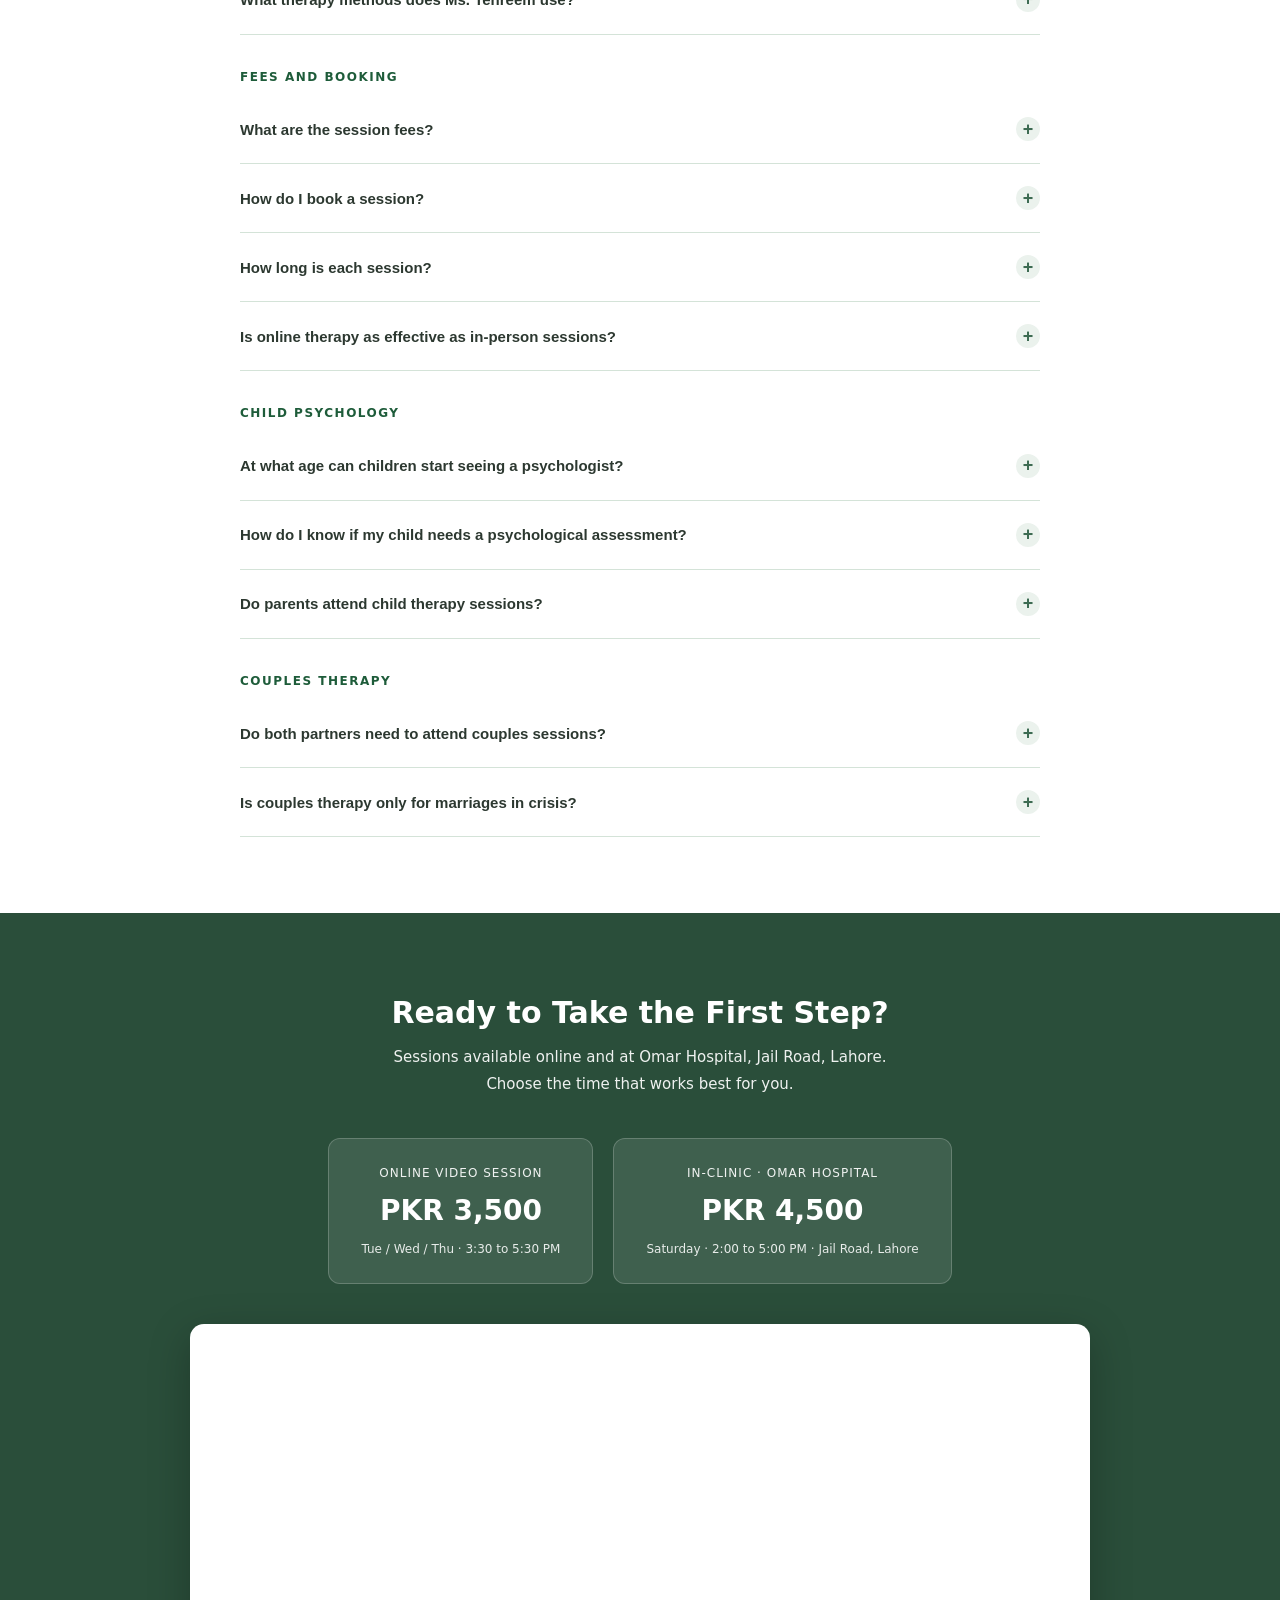
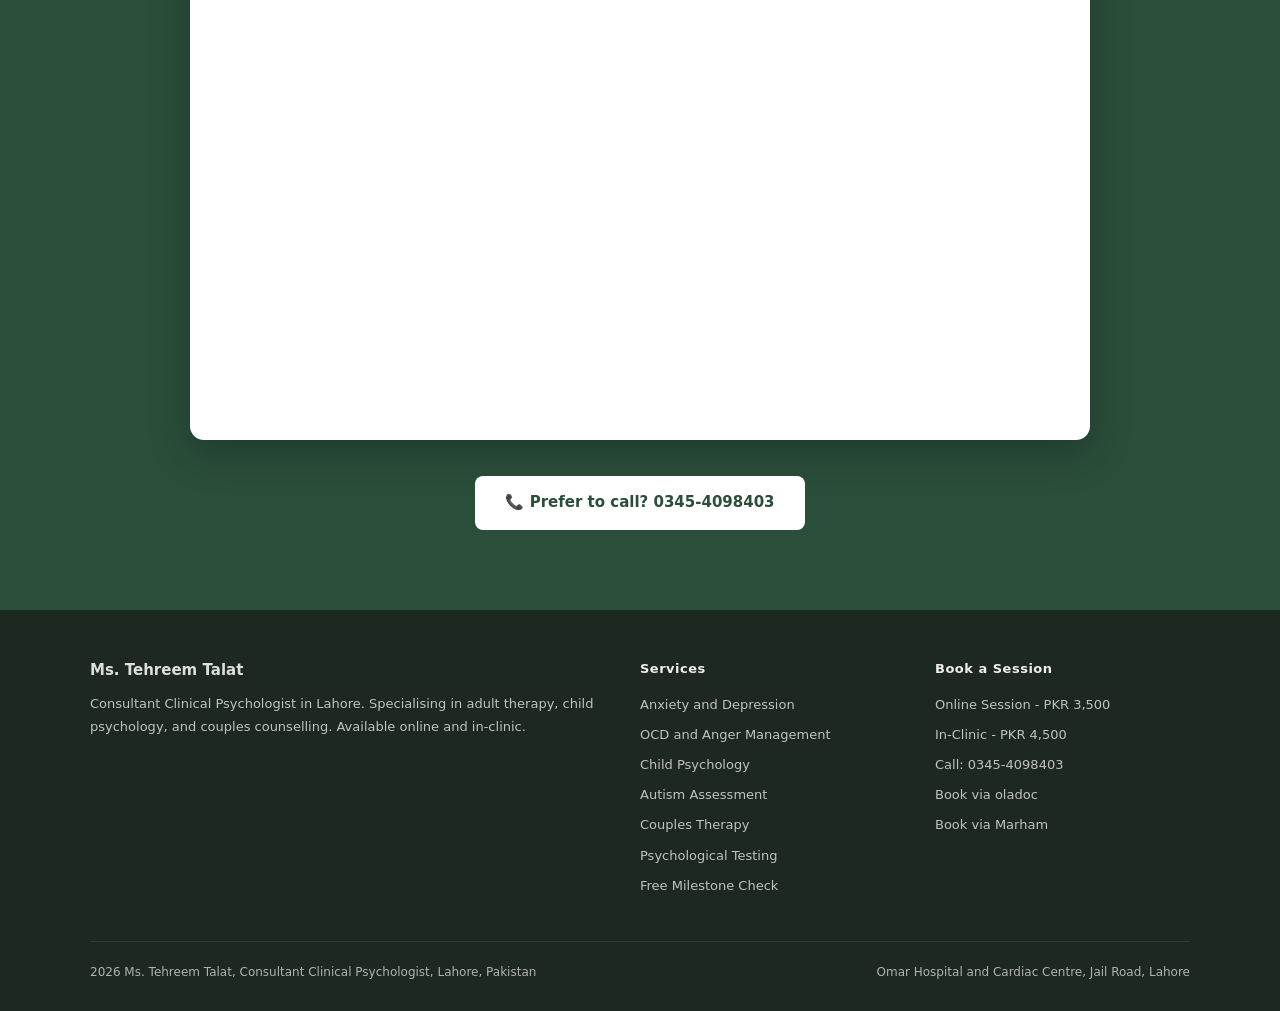
==== commit 6a3da8c7: "kidora" ====
--- a/index.html
+++ b/index.html
@@ -175,6 +175,19 @@
 .highlight-box{background:#fff;border:1px solid #B8D4EA;border-radius:10px;padding:16px 20px;margin-top:20px}
 .highlight-box p{font-size:13px;color:var(--child-accent);margin:0;font-weight:500}
 
+
+/* KIDORA CALLOUT */
+.kidora-band{background:var(--white);padding:40px 5%;border-top:1px solid var(--border);border-bottom:1px solid var(--border)}
+.kidora-inner{max-width:1100px;margin:0 auto;display:flex;gap:28px;align-items:center;flex-wrap:wrap}
+.kidora-icon{width:56px;height:56px;border-radius:14px;background:#F4F6FB;border:1px solid #E7ECF6;
+  display:grid;place-items:center;flex:none}
+.kidora-icon img{width:36px;height:36px;border-radius:8px}
+.kidora-body{flex:1;min-width:260px}
+.kidora-body h3{font-size:16px;font-weight:700;color:var(--text);margin:0 0 5px}
+.kidora-body p{font-size:14px;color:var(--muted);margin:0;line-height:1.65}
+.kidora-body a{color:var(--child-accent);font-weight:600;text-decoration:none}
+.kidora-body a:hover{text-decoration:underline}
+
 /* COUPLES */
 #couples{background:var(--couple-bg)}
 .couples-list{list-style:none;margin:20px 0 28px}
@@ -541,6 +554,21 @@
   </div>
 </section>
 
+
+<!-- KIDORA TOOL -->
+<div class="kidora-band">
+  <div class="kidora-inner">
+    <div class="kidora-icon">
+      <img src="images/kidora-icon.png" alt="Kidora" width="36" height="36"
+           onerror="this.parentElement.textContent='🧒'">
+    </div>
+    <div class="kidora-body">
+      <h3>Check your child's milestones at home first</h3>
+      <p>Ms. Tehreem reviews the questions on <a href="https://kidora.pro/?ref=tehreem" target="_blank" rel="noopener">Kidora</a>, a free developmental screening tool for birth to six. It covers motor, language, cognition, social, self-help and sensory milestones and takes about eight minutes. If you are wondering whether to book an assessment, the report gives you something concrete to bring to the first session.</p>
+    </div>
+  </div>
+</div>
+
 <!-- COUPLES THERAPY -->
 <section id="couples">
   <div class="wrap">
@@ -715,6 +743,7 @@
       <a href="#child" onclick="smoothNav('child',event)">Autism Assessment</a>
       <a href="#couples" onclick="smoothNav('couples',event)">Couples Therapy</a>
       <a href="#services" onclick="smoothNav('services',event)">Psychological Testing</a>
+      <a href="https://kidora.pro/?ref=tehreem" target="_blank" rel="noopener">Free Milestone Check</a>
     </div>
     <div class="footer-col">
       <h4>Book a Session</h4>
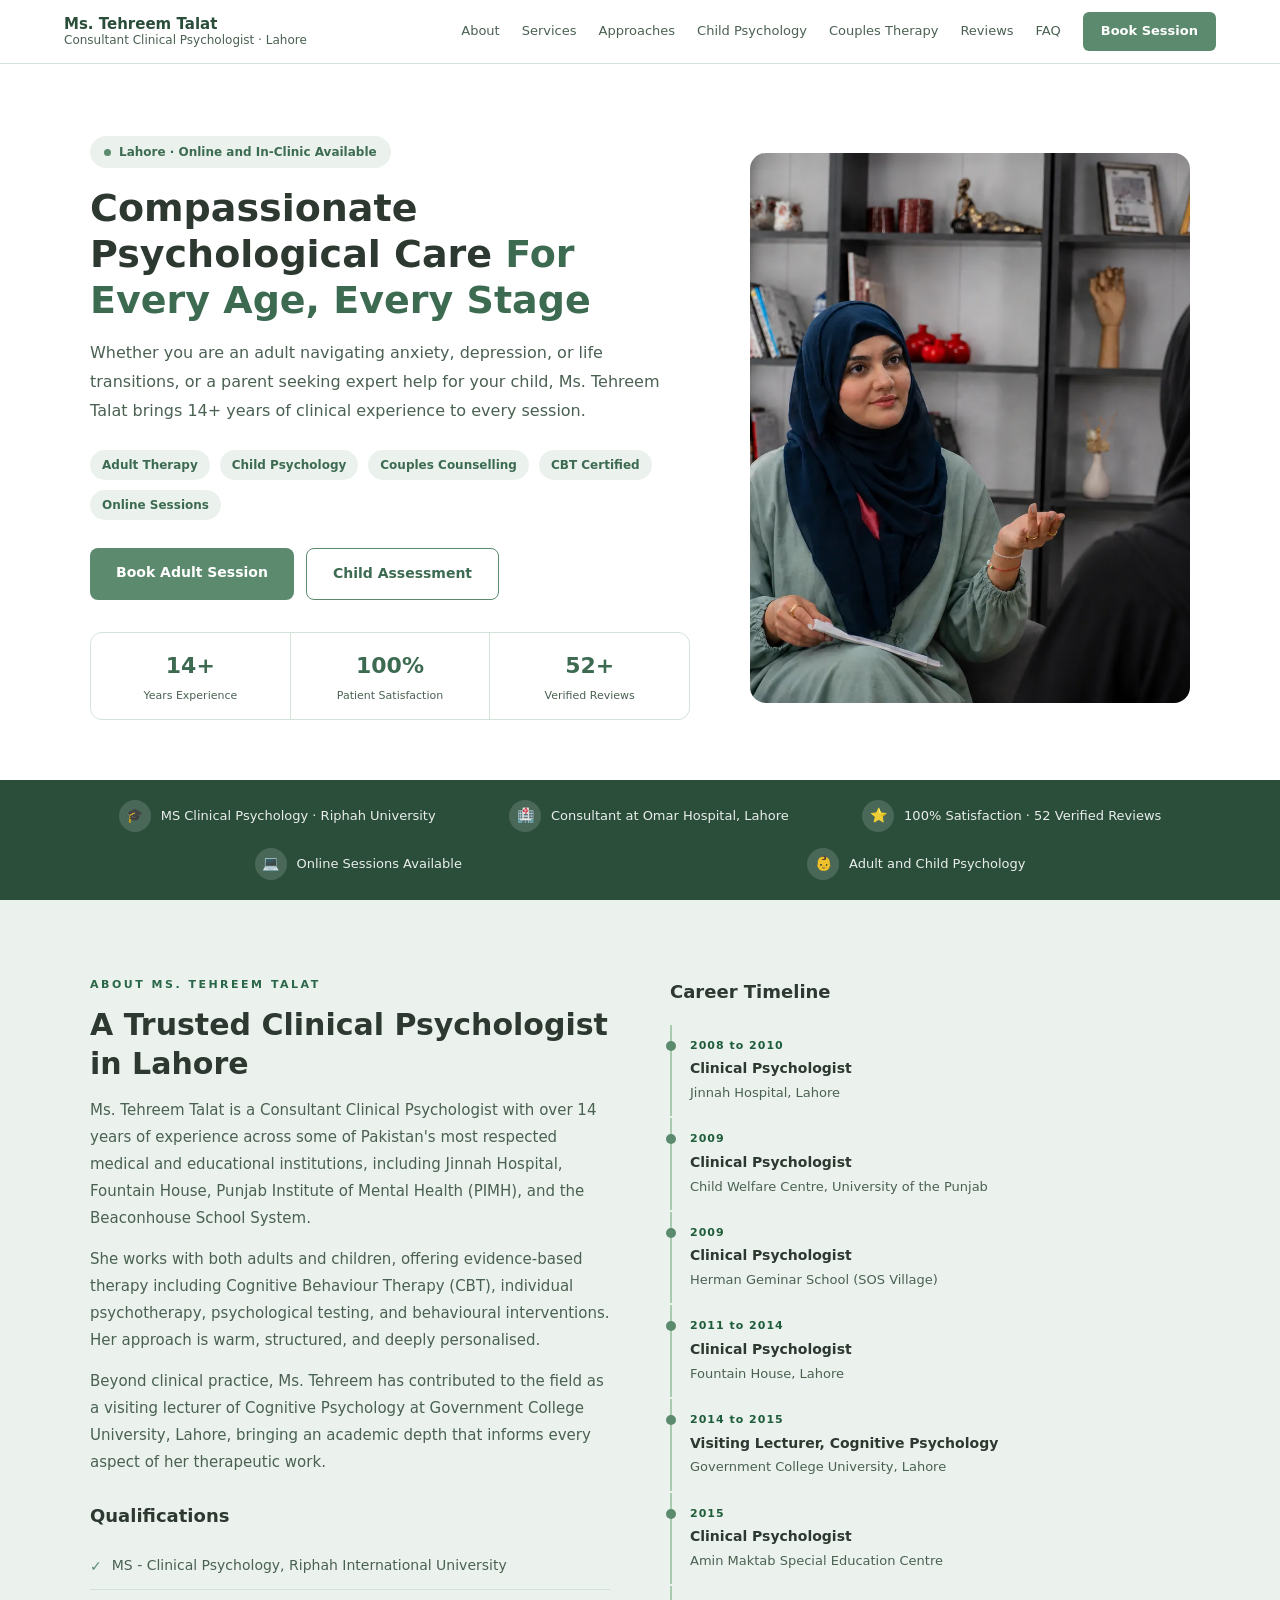
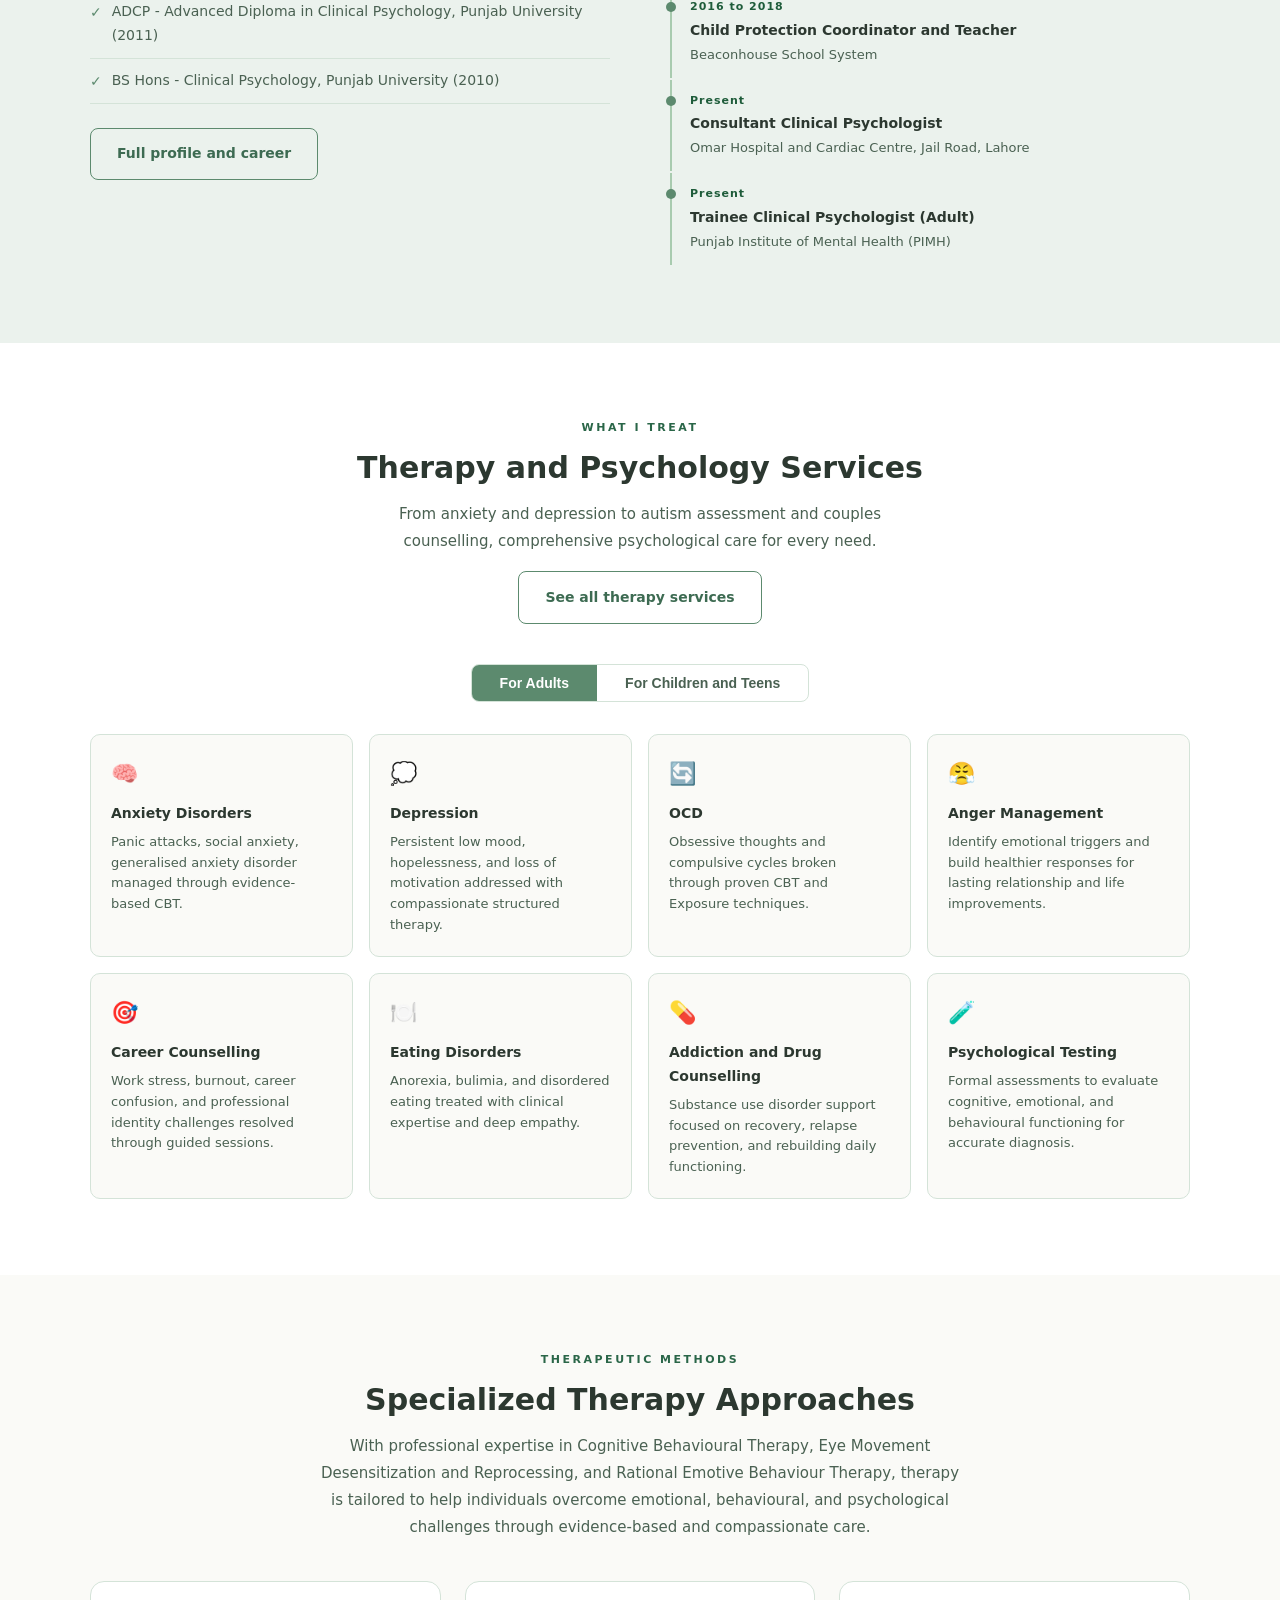
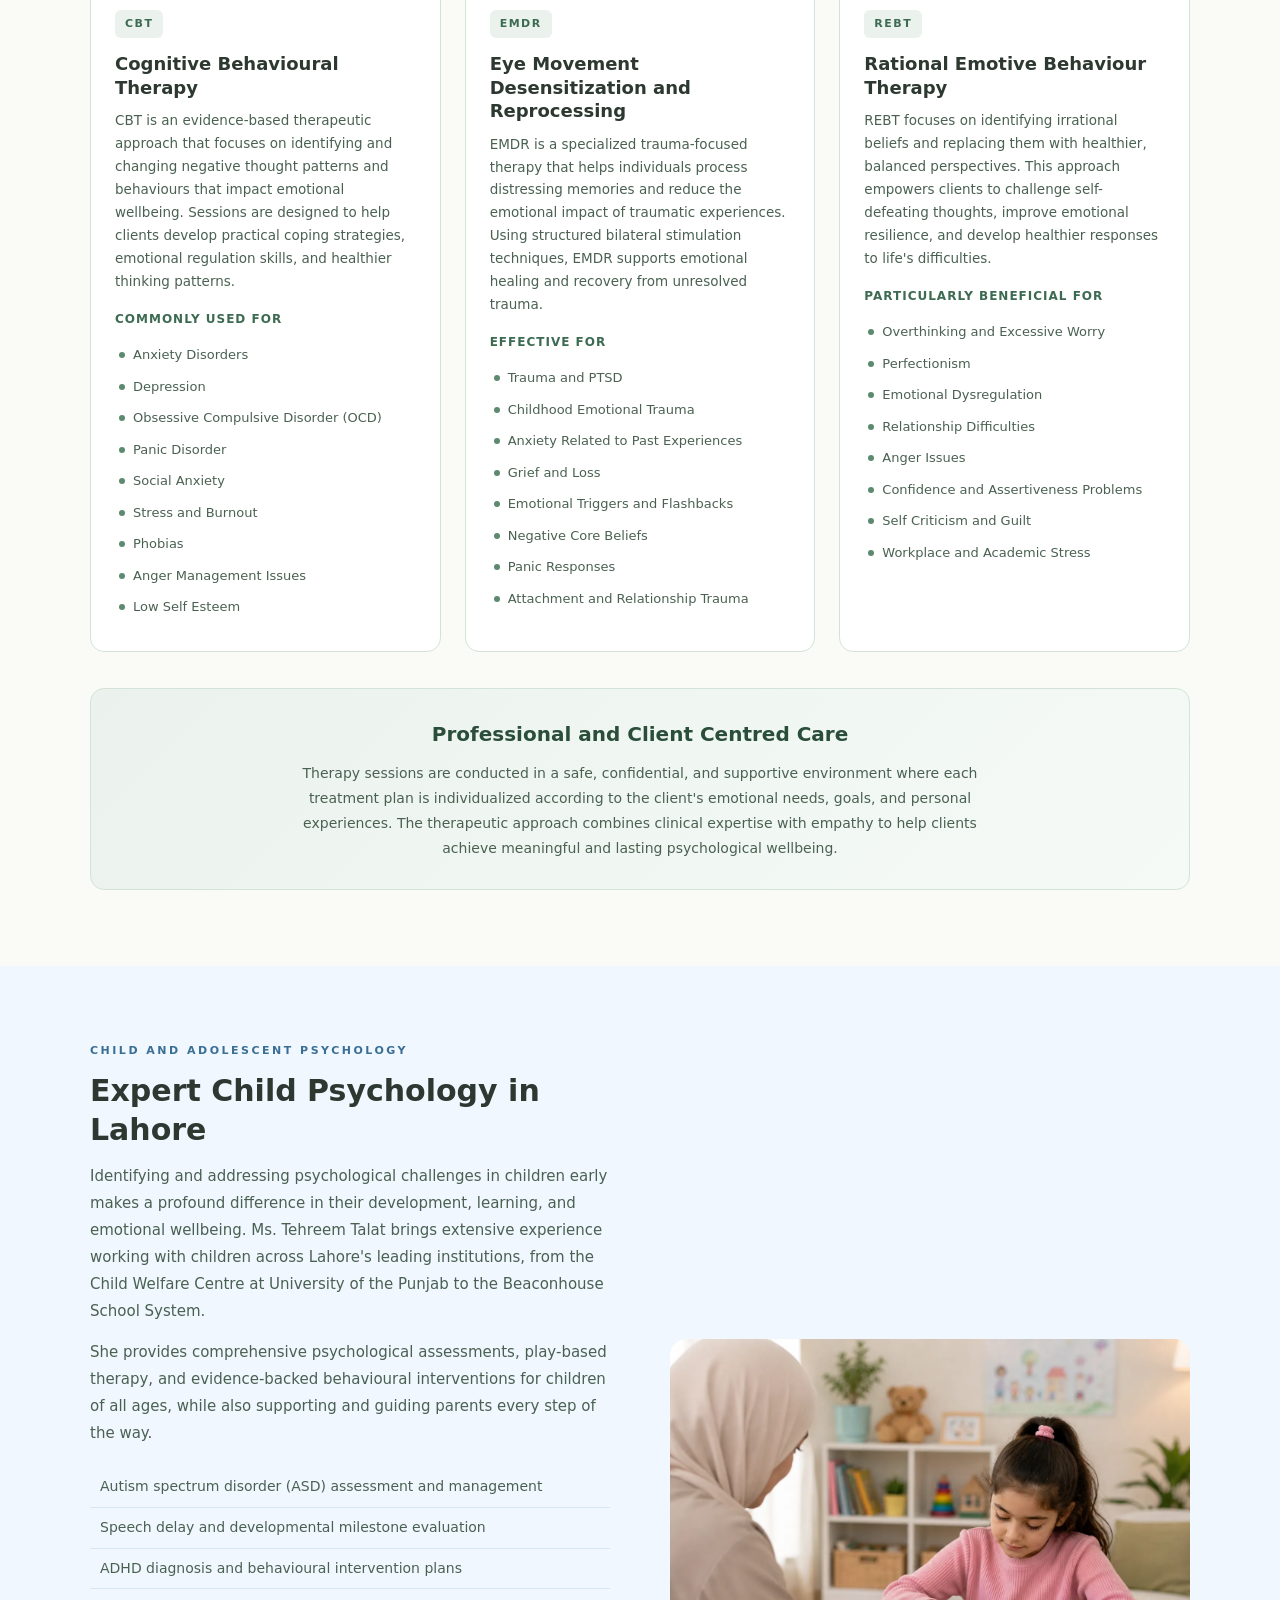
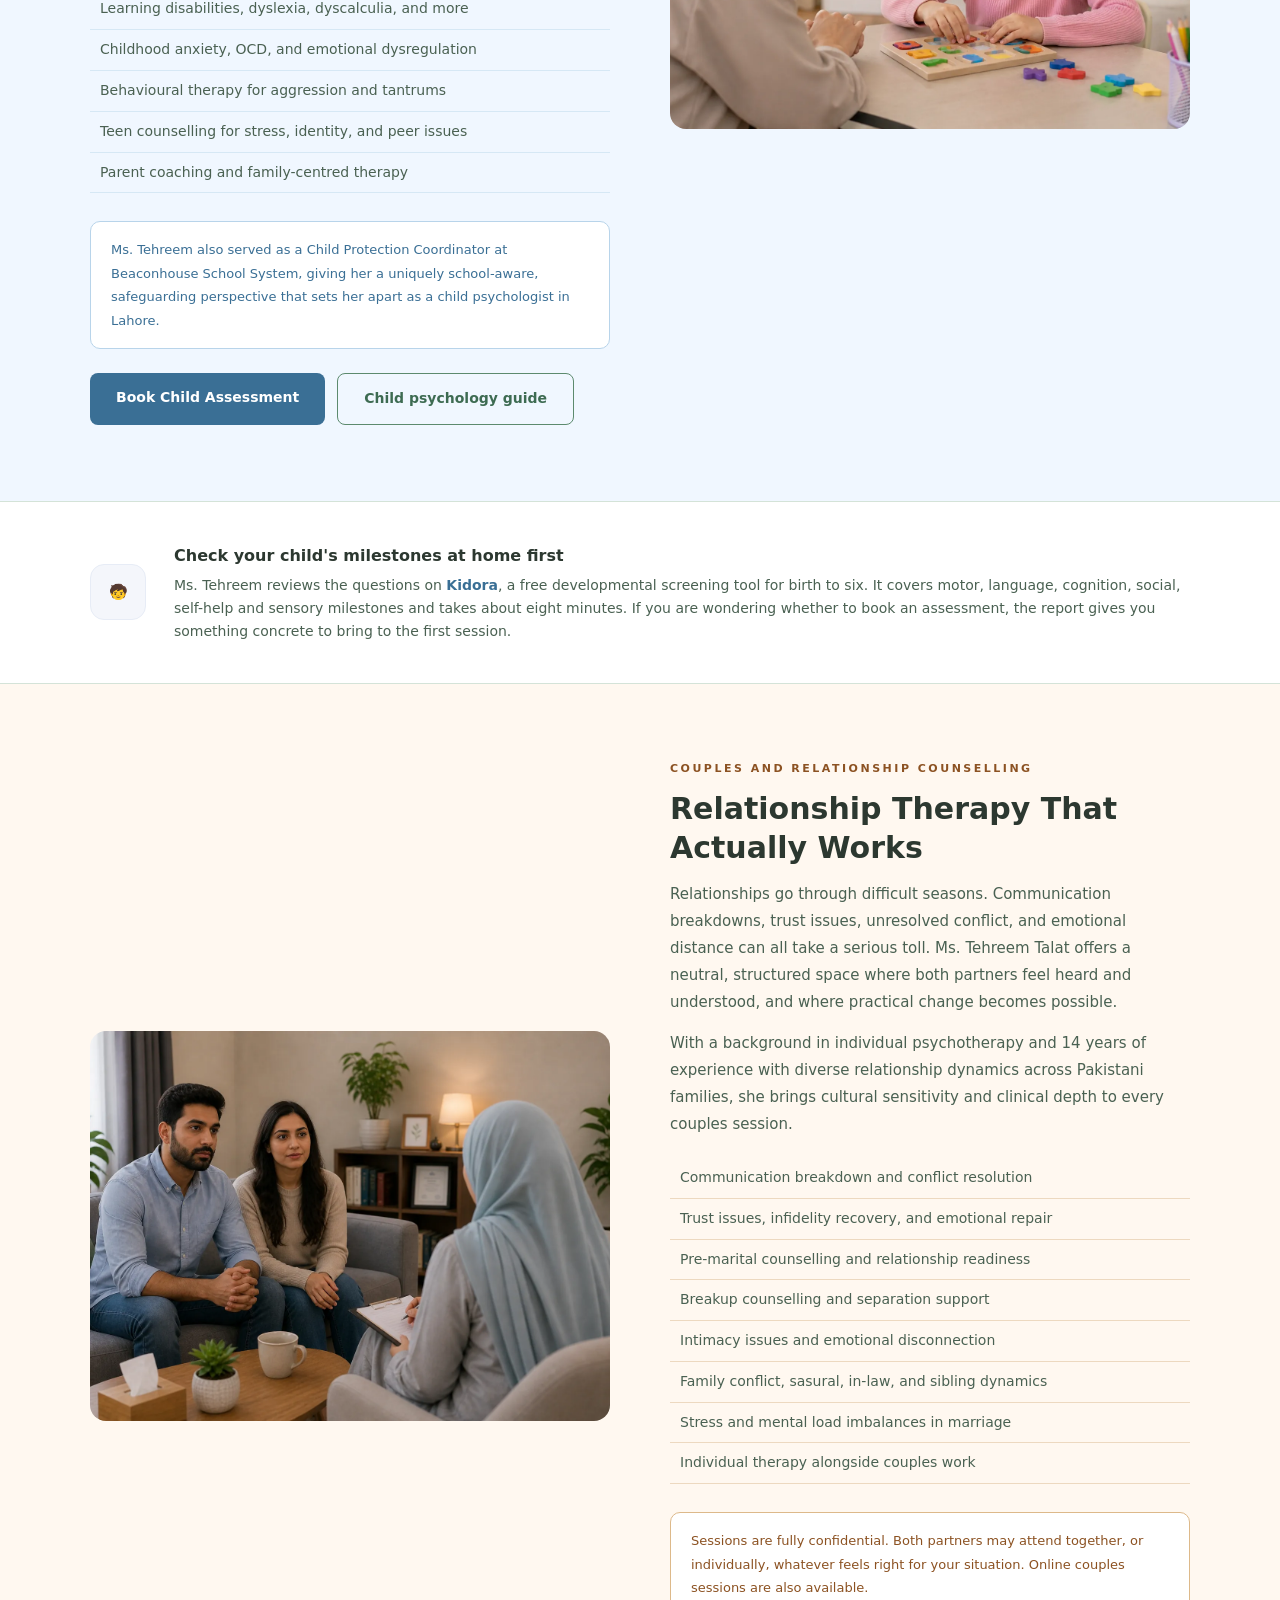
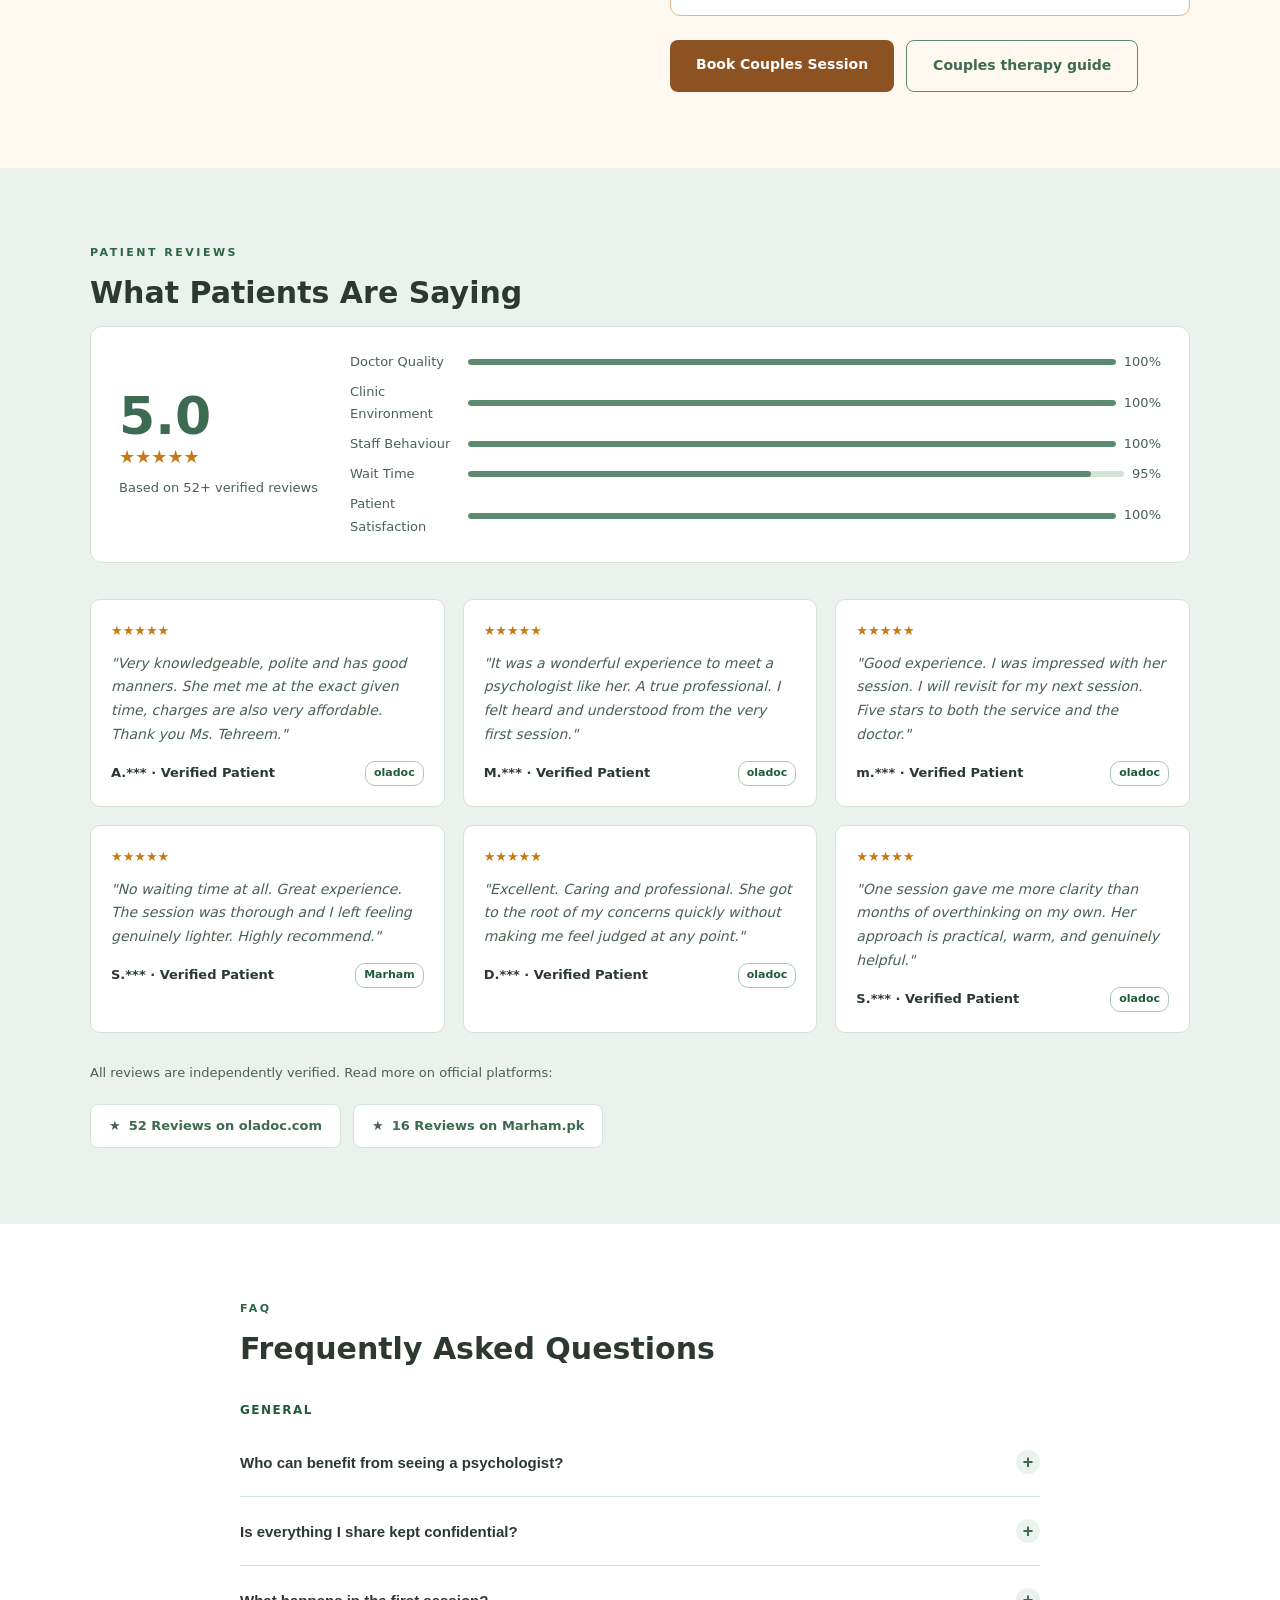
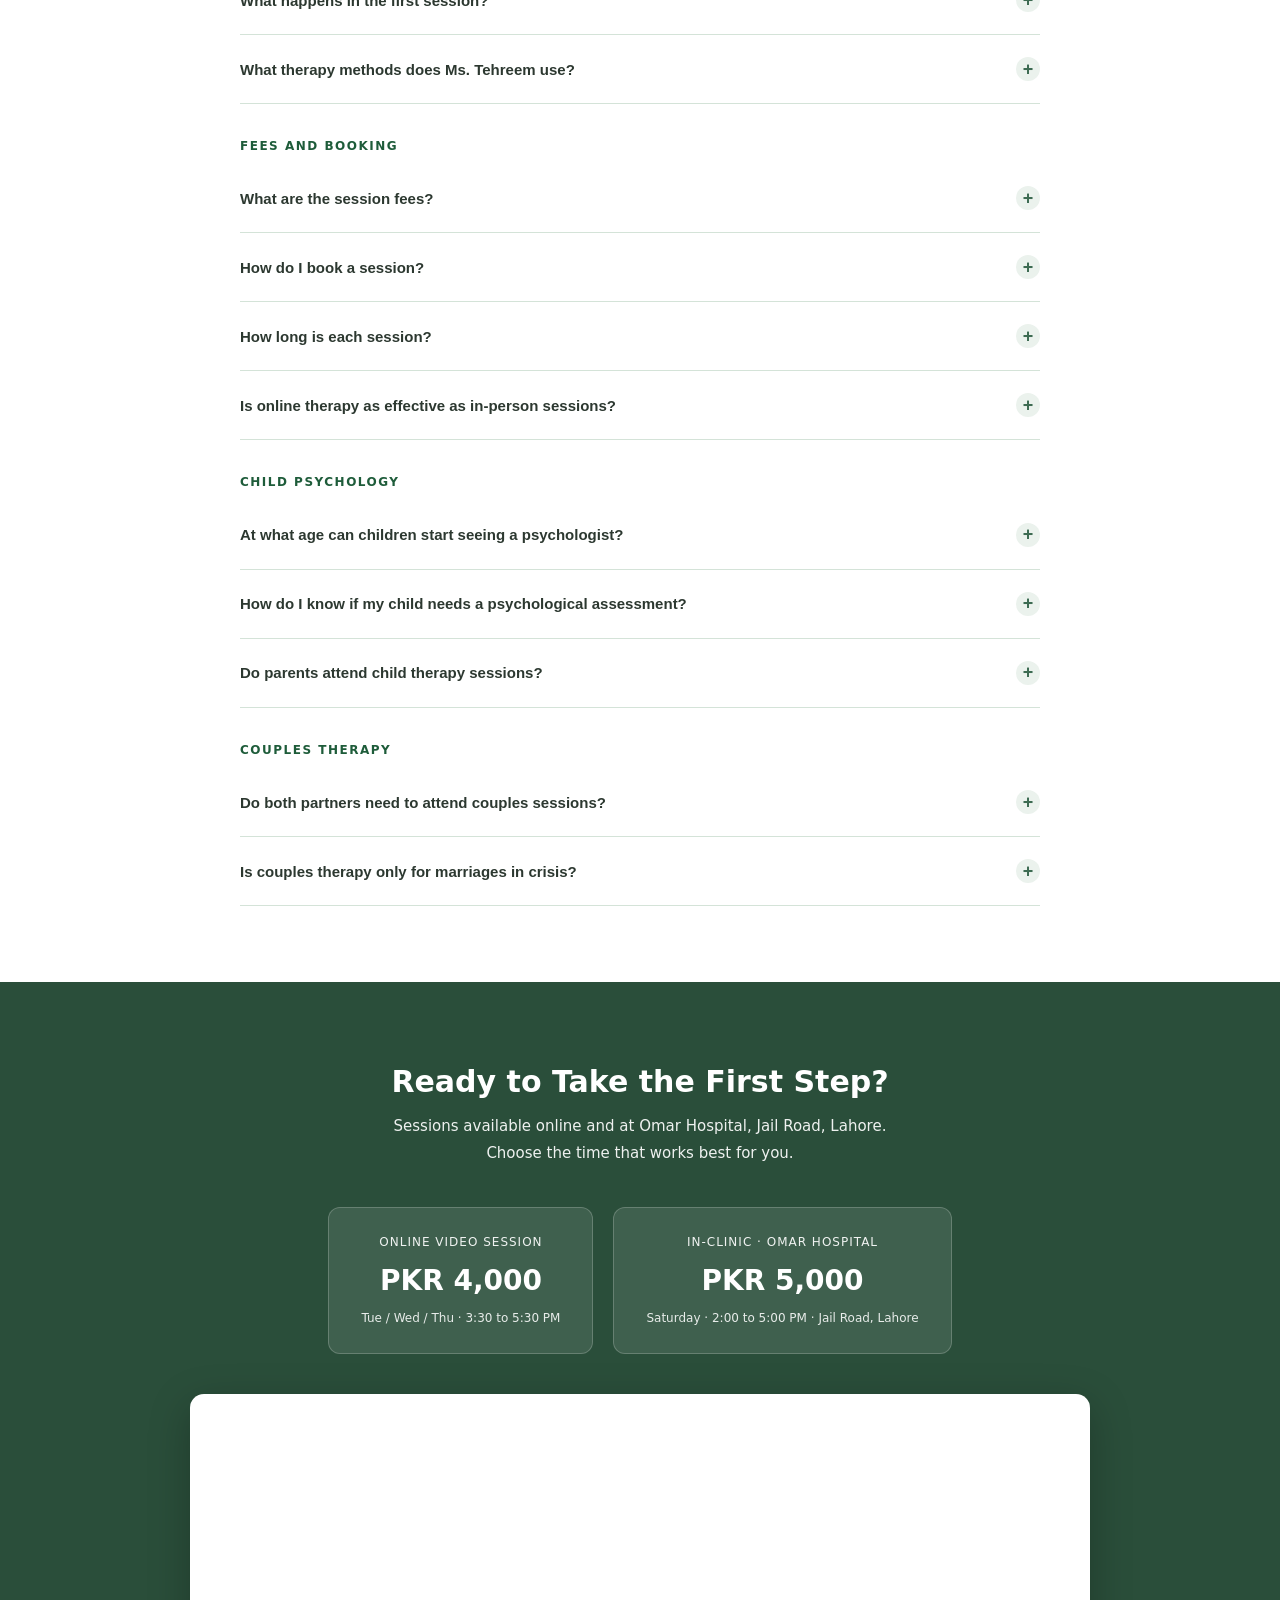
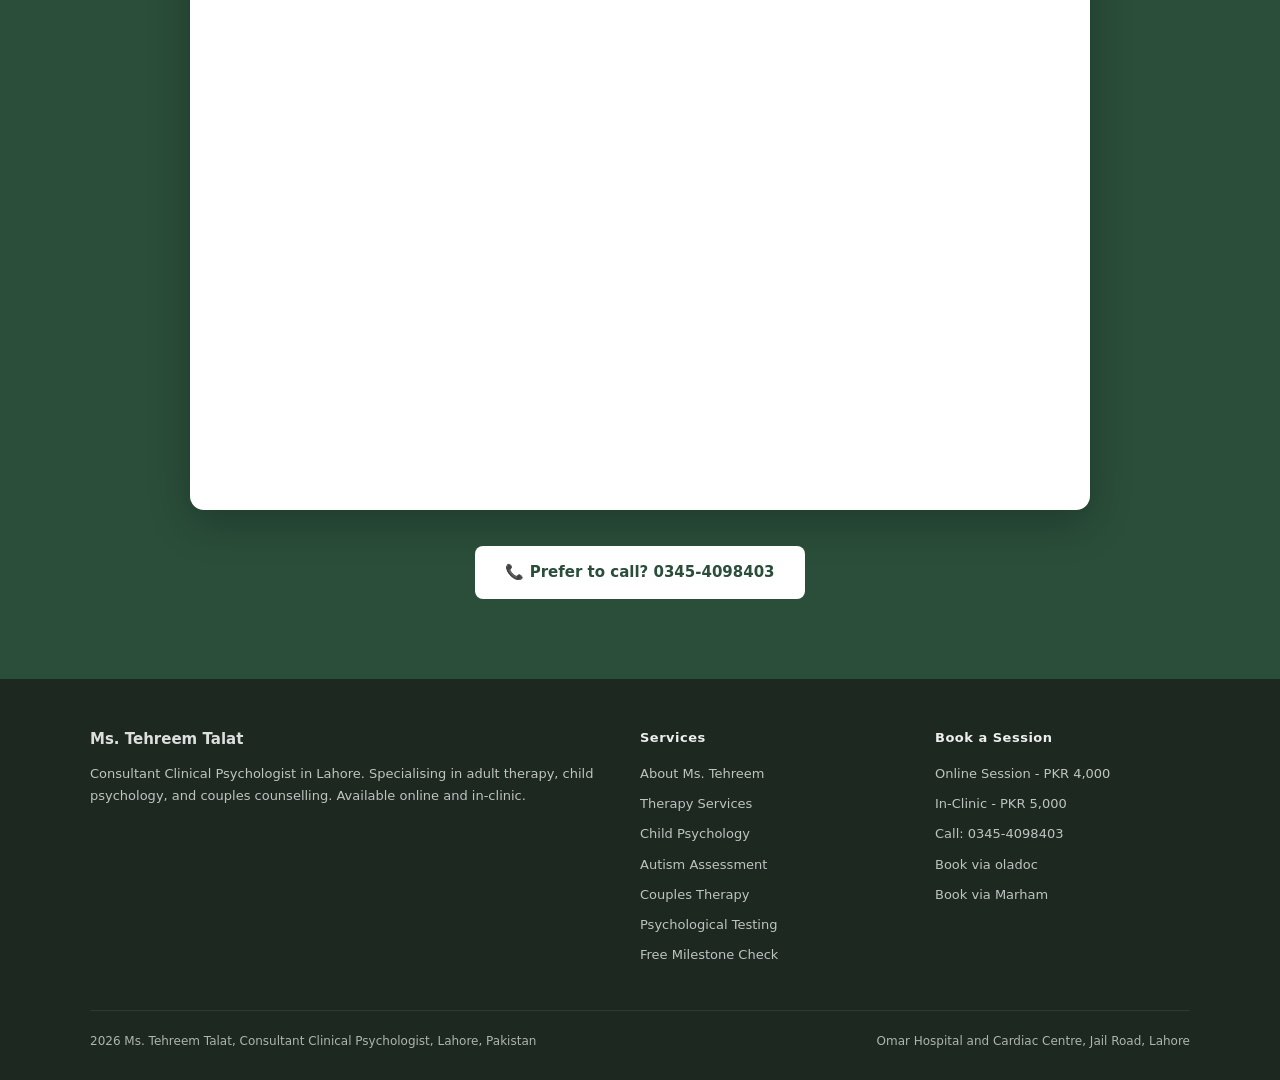
==== commit 1815375a: "Add dedicated service pages and update fees to PKR 4,000 online and PKR 5,000 in clinic. Co-authored" ====
--- a/index.html
+++ b/index.html
@@ -11,7 +11,7 @@
 <meta name="description" content="Ms. Tehreem Talat is a Consultant Clinical Psychologist in Lahore with 14+ years experience. Adult therapy, child psychology, couples counselling. Book online or in-clinic.">
 
 <!-- SEO: Self-referencing canonical, no query params -->
-<link rel="canonical" href="https://tehreem-talat.pages.dev/">
+<link rel="canonical" href="https://tehreemtalat.com/">
 
 <!-- SEO: Robots -->
 <meta name="robots" content="index, follow">
@@ -20,7 +20,7 @@
 <meta property="og:title" content="Ms. Tehreem Talat | Clinical Psychologist Lahore">
 <meta property="og:description" content="Consultant Clinical Psychologist in Lahore with 14+ years experience. Adult therapy, child psychology, couples counselling.">
 <meta property="og:type" content="website">
-<meta property="og:url" content="https://tehreem-talat.pages.dev/">
+<meta property="og:url" content="https://tehreemtalat.com/">
 <meta property="og:locale" content="en_PK">
 
 <!-- SEO: Twitter Card -->
@@ -39,7 +39,7 @@
   "@type": "MedicalBusiness",
   "name": "Ms. Tehreem Talat - Consultant Clinical Psychologist",
   "description": "Consultant Clinical Psychologist in Lahore with 14+ years of experience specialising in adult therapy, child psychology, and couples counselling.",
-  "url": "https://tehreem-talat.pages.dev/",
+  "url": "https://tehreemtalat.com/",
   "telephone": "+92-345-4098403",
   "address": {
     "@type": "PostalAddress",
@@ -49,7 +49,7 @@
     "addressCountry": "PK"
   },
   "openingHours": ["Tu 15:30-17:30", "We 15:30-17:30", "Th 15:30-17:30", "Sa 14:00-17:00"],
-  "priceRange": "PKR 3500-4500",
+  "priceRange": "PKR 4000-5000",
   "medicalSpecialty": "Clinical Psychology",
   "aggregateRating": {
     "@type": "AggregateRating",
@@ -298,11 +298,11 @@
     <div class="logo">Ms. Tehreem Talat <span>Consultant Clinical Psychologist · Lahore</span></div>
   </a>
   <div class="nav-links">
-    <a href="#about" onclick="smoothNav('about',event)">About</a>
-    <a href="#services" onclick="smoothNav('services',event)">Services</a>
+    <a href="/about/">About</a>
+    <a href="/services/">Services</a>
     <a href="#approaches" onclick="smoothNav('approaches',event)">Approaches</a>
-    <a href="#child" onclick="smoothNav('child',event)">Child Psychology</a>
-    <a href="#couples" onclick="smoothNav('couples',event)">Couples Therapy</a>
+    <a href="/child-psychology/">Child Psychology</a>
+    <a href="/couples-therapy/">Couples Therapy</a>
     <a href="#reviews" onclick="smoothNav('reviews',event)">Reviews</a>
     <a href="#faq" onclick="smoothNav('faq',event)">FAQ</a>
     <a href="#booking" onclick="smoothNav('booking',event)" class="nav-book">Book Session</a>
@@ -316,11 +316,11 @@
 
 <!-- MOBILE NAV DRAWER -->
 <div class="mobile-nav" id="mobileNav" role="navigation" aria-label="Mobile navigation">
-  <a href="#about" onclick="smoothNav('about',event);closeMenu()">About</a>
-  <a href="#services" onclick="smoothNav('services',event);closeMenu()">Services</a>
+  <a href="/about/" onclick="closeMenu()">About</a>
+  <a href="/services/" onclick="closeMenu()">Services</a>
   <a href="#approaches" onclick="smoothNav('approaches',event);closeMenu()">Approaches</a>
-  <a href="#child" onclick="smoothNav('child',event);closeMenu()">Child Psychology</a>
-  <a href="#couples" onclick="smoothNav('couples',event);closeMenu()">Couples Therapy</a>
+  <a href="/child-psychology/" onclick="closeMenu()">Child Psychology</a>
+  <a href="/couples-therapy/" onclick="closeMenu()">Couples Therapy</a>
   <a href="#reviews" onclick="smoothNav('reviews',event);closeMenu()">Reviews</a>
   <a href="#faq" onclick="smoothNav('faq',event);closeMenu()">FAQ</a>
   <a href="#booking" onclick="smoothNav('booking',event);closeMenu()">Book Session</a>
@@ -388,6 +388,9 @@
           <li>ADCP - Advanced Diploma in Clinical Psychology, Punjab University (2011)</li>
           <li>BS Hons - Clinical Psychology, Punjab University (2010)</li>
         </ul>
+        <div style="margin-top:24px">
+          <a href="/about/" class="btn btn-outline">Full profile and career</a>
+        </div>
       </div>
       <div>
         <p style="font-size:18px;font-weight:600;color:var(--text);margin-bottom:16px">Career Timeline</p>
@@ -414,6 +417,7 @@
       <div class="label label-sage">What I Treat</div>
       <h2>Therapy and Psychology Services</h2>
       <p style="max-width:520px;margin:0 auto">From anxiety and depression to autism assessment and couples counselling, comprehensive psychological care for every need.</p>
+      <p style="margin-top:16px"><a href="/services/" class="btn btn-outline">See all therapy services</a></p>
     </div>
     <div class="tabs" role="tablist">
       <button class="tab on" role="tab" aria-selected="true" onclick="switchTab('a',this)">For Adults</button>
@@ -541,7 +545,7 @@
         </div>
         <div style="margin-top:24px;display:flex;gap:12px;flex-wrap:wrap">
           <a href="#booking" onclick="smoothNav('booking',event)" class="btn btn-child">Book Child Assessment</a>
-          <a href="#faq" onclick="smoothNav('faq',event)" class="btn btn-outline">Common Questions</a>
+          <a href="/child-psychology/" class="btn btn-outline">Child psychology guide</a>
         </div>
       </div>
       <div class="section-img">
@@ -593,7 +597,7 @@
         </div>
         <div style="margin-top:24px;display:flex;gap:12px;flex-wrap:wrap">
           <a href="#booking" onclick="smoothNav('booking',event)" class="btn btn-couple">Book Couples Session</a>
-          <a href="#faq" onclick="smoothNav('faq',event)" class="btn btn-outline">Common Questions</a>
+          <a href="/couples-therapy/" class="btn btn-outline">Couples therapy guide</a>
         </div>
       </div>
       <div class="section-img">
@@ -668,7 +672,7 @@
     <div class="faq-cat">Fees and Booking</div>
     <div class="faq-item">
       <button class="faq-q" onclick="faq(this)" aria-expanded="false">What are the session fees?<span class="faq-icon" aria-hidden="true">+</span></button>
-      <div class="faq-a">Online video consultation: PKR 3,500. In-clinic at Omar Hospital, Jail Road, Lahore: PKR 4,500. Fees are completely transparent with no hidden charges. Payment is made at the time of booking through the platform you use.</div>
+      <div class="faq-a">Online video consultation: PKR 4,000. In-clinic at Omar Hospital, Jail Road, Lahore: PKR 5,000. Fees are completely transparent with no hidden charges. Payment is made at the time of booking through the platform you use.</div>
     </div>
     <div class="faq-item">
       <button class="faq-q" onclick="faq(this)" aria-expanded="false">How do I book a session?<span class="faq-icon" aria-hidden="true">+</span></button>
@@ -714,8 +718,8 @@
   <h2>Ready to Take the First Step?</h2>
   <p class="sub">Sessions available online and at Omar Hospital, Jail Road, Lahore. Choose the time that works best for you.</p>
   <div class="fee-cards">
-    <div class="fee-card"><div class="fee-type">Online Video Session</div><div class="fee-amount">PKR 3,500</div><div class="fee-note">Tue / Wed / Thu · 3:30 to 5:30 PM</div></div>
-    <div class="fee-card"><div class="fee-type">In-Clinic · Omar Hospital</div><div class="fee-amount">PKR 4,500</div><div class="fee-note">Saturday · 2:00 to 5:00 PM · Jail Road, Lahore</div></div>
+    <div class="fee-card"><div class="fee-type">Online Video Session</div><div class="fee-amount">PKR 4,000</div><div class="fee-note">Tue / Wed / Thu · 3:30 to 5:30 PM</div></div>
+    <div class="fee-card"><div class="fee-type">In-Clinic · Omar Hospital</div><div class="fee-amount">PKR 5,000</div><div class="fee-note">Saturday · 2:00 to 5:00 PM · Jail Road, Lahore</div></div>
   </div>
   <div class="calendly-wrapper">
     <!-- Calendly inline widget begin -->
@@ -737,18 +741,18 @@
     </div>
     <div class="footer-col">
       <h4>Services</h4>
-      <a href="#services" onclick="smoothNav('services',event)">Anxiety and Depression</a>
-      <a href="#services" onclick="smoothNav('services',event)">OCD and Anger Management</a>
-      <a href="#child" onclick="smoothNav('child',event)">Child Psychology</a>
-      <a href="#child" onclick="smoothNav('child',event)">Autism Assessment</a>
-      <a href="#couples" onclick="smoothNav('couples',event)">Couples Therapy</a>
-      <a href="#services" onclick="smoothNav('services',event)">Psychological Testing</a>
+      <a href="/about/">About Ms. Tehreem</a>
+      <a href="/services/">Therapy Services</a>
+      <a href="/child-psychology/">Child Psychology</a>
+      <a href="/child-psychology/">Autism Assessment</a>
+      <a href="/couples-therapy/">Couples Therapy</a>
+      <a href="/services/">Psychological Testing</a>
       <a href="https://kidora.pro/?ref=tehreem" target="_blank" rel="noopener">Free Milestone Check</a>
     </div>
     <div class="footer-col">
       <h4>Book a Session</h4>
-      <a href="#booking" onclick="smoothNav('booking',event)">Online Session - PKR 3,500</a>
-      <a href="#booking" onclick="smoothNav('booking',event)">In-Clinic - PKR 4,500</a>
+      <a href="#booking" onclick="smoothNav('booking',event)">Online Session - PKR 4,000</a>
+      <a href="#booking" onclick="smoothNav('booking',event)">In-Clinic - PKR 5,000</a>
       <a href="tel:+923454098403">Call: 0345-4098403</a>
       <a href="https://www.oladoc.com/pakistan/lahore/psychologist/ms-tehreem-talat" target="_blank" rel="noopener">Book via oladoc</a>
       <a href="https://www.marham.pk/doctors/lahore/psychologist/ms-tehreem-talat" target="_blank" rel="noopener">Book via Marham</a>
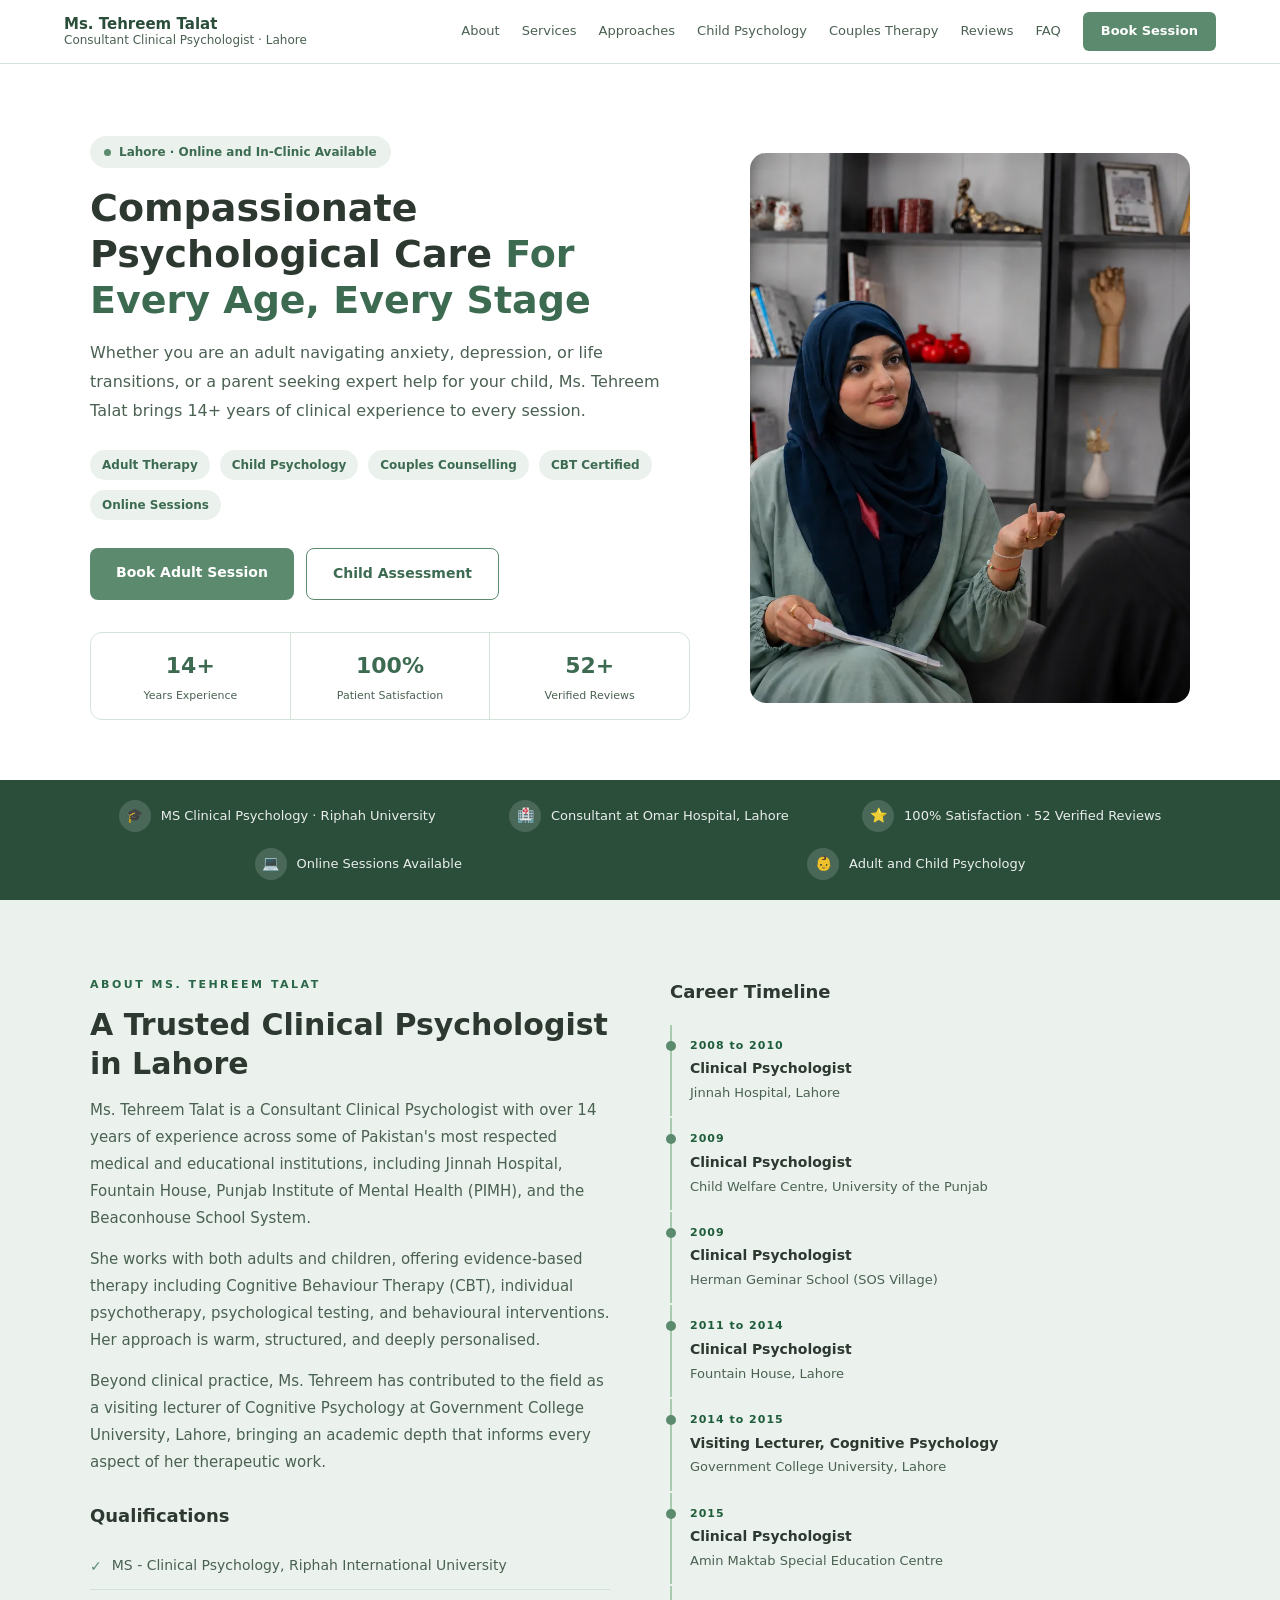
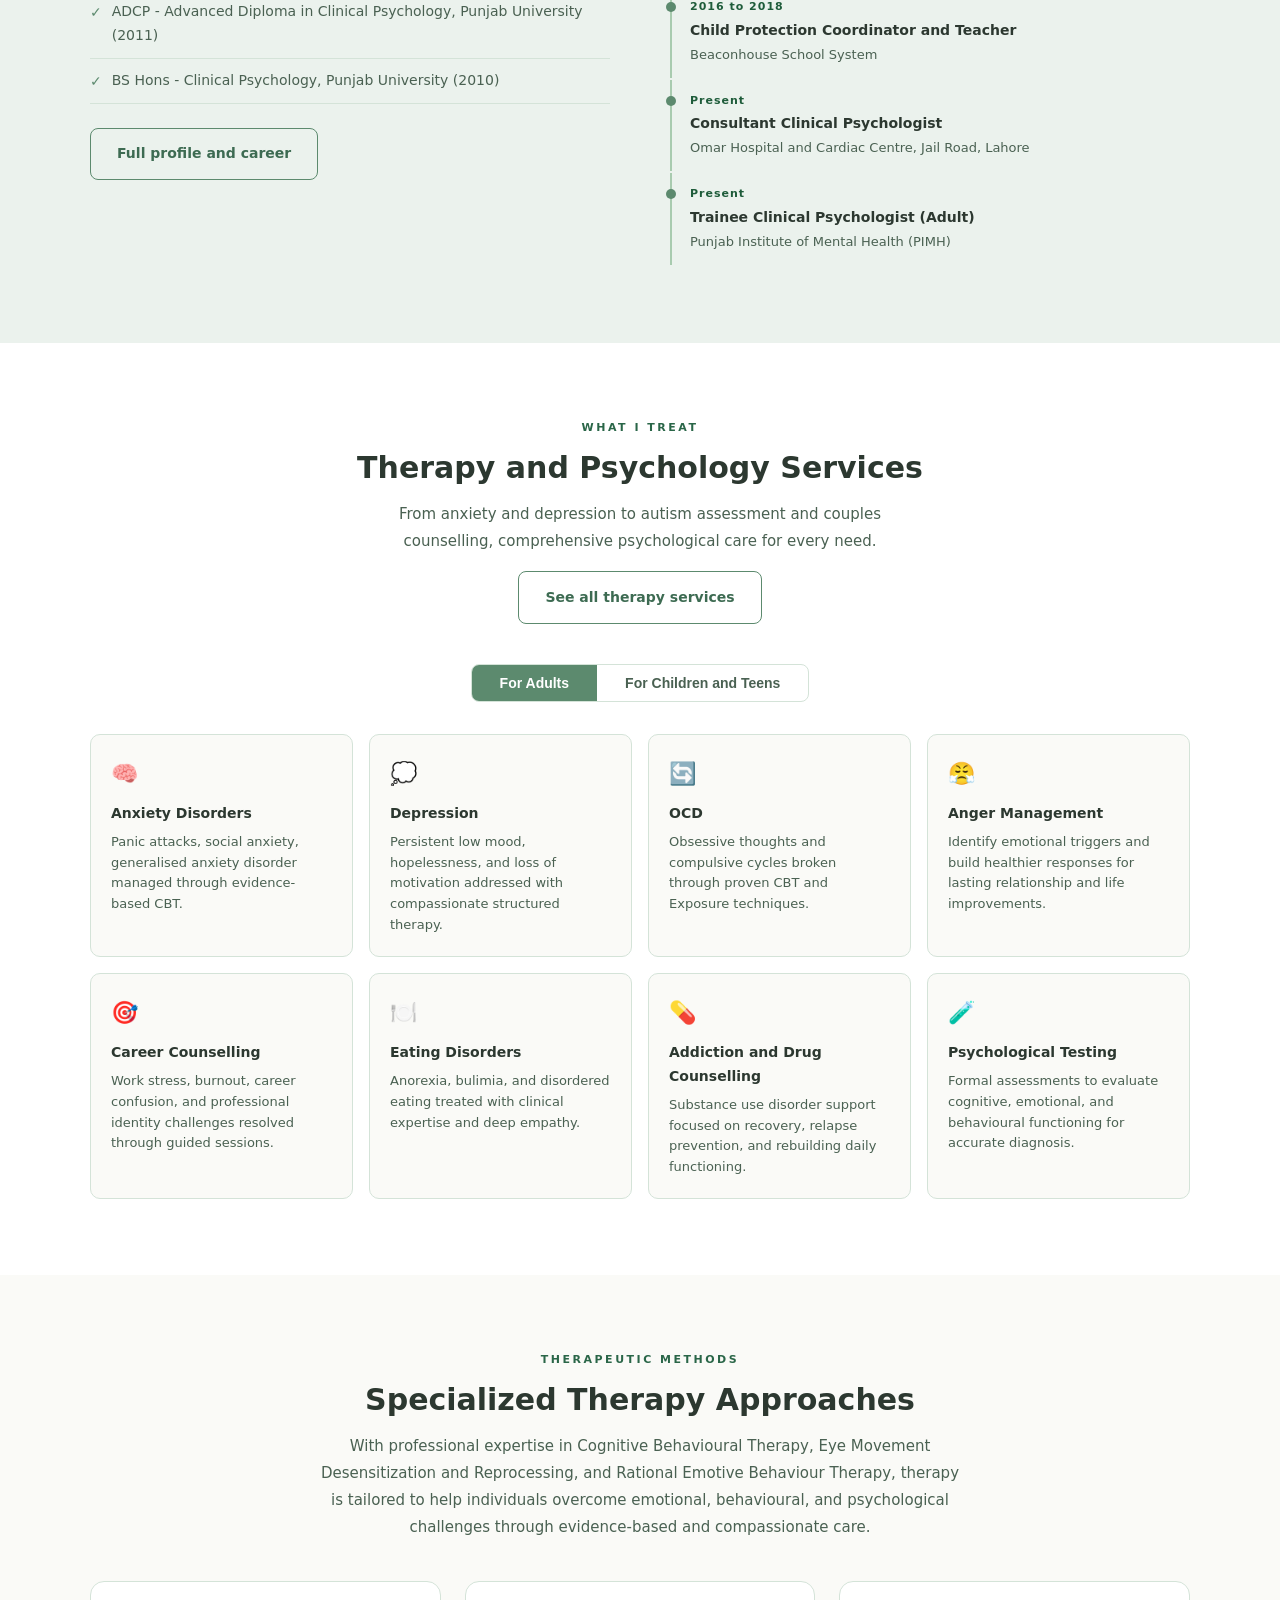
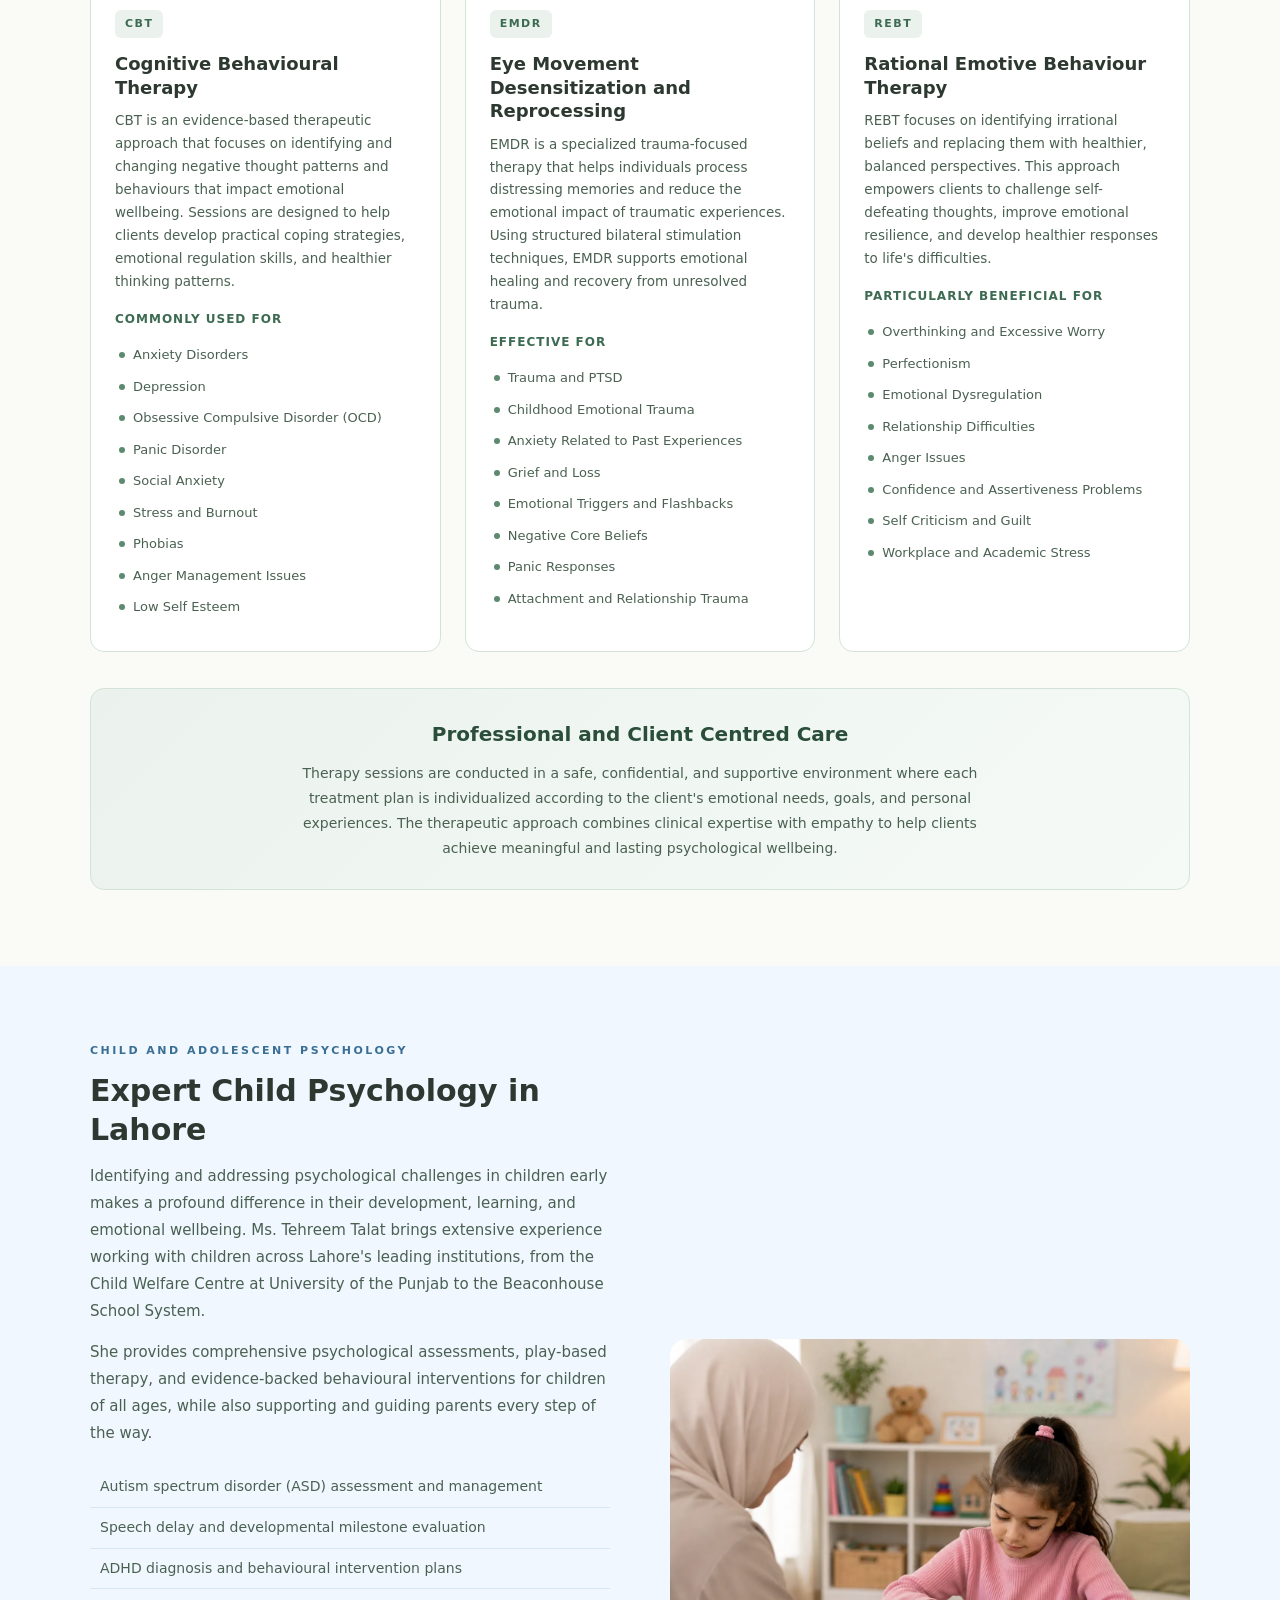
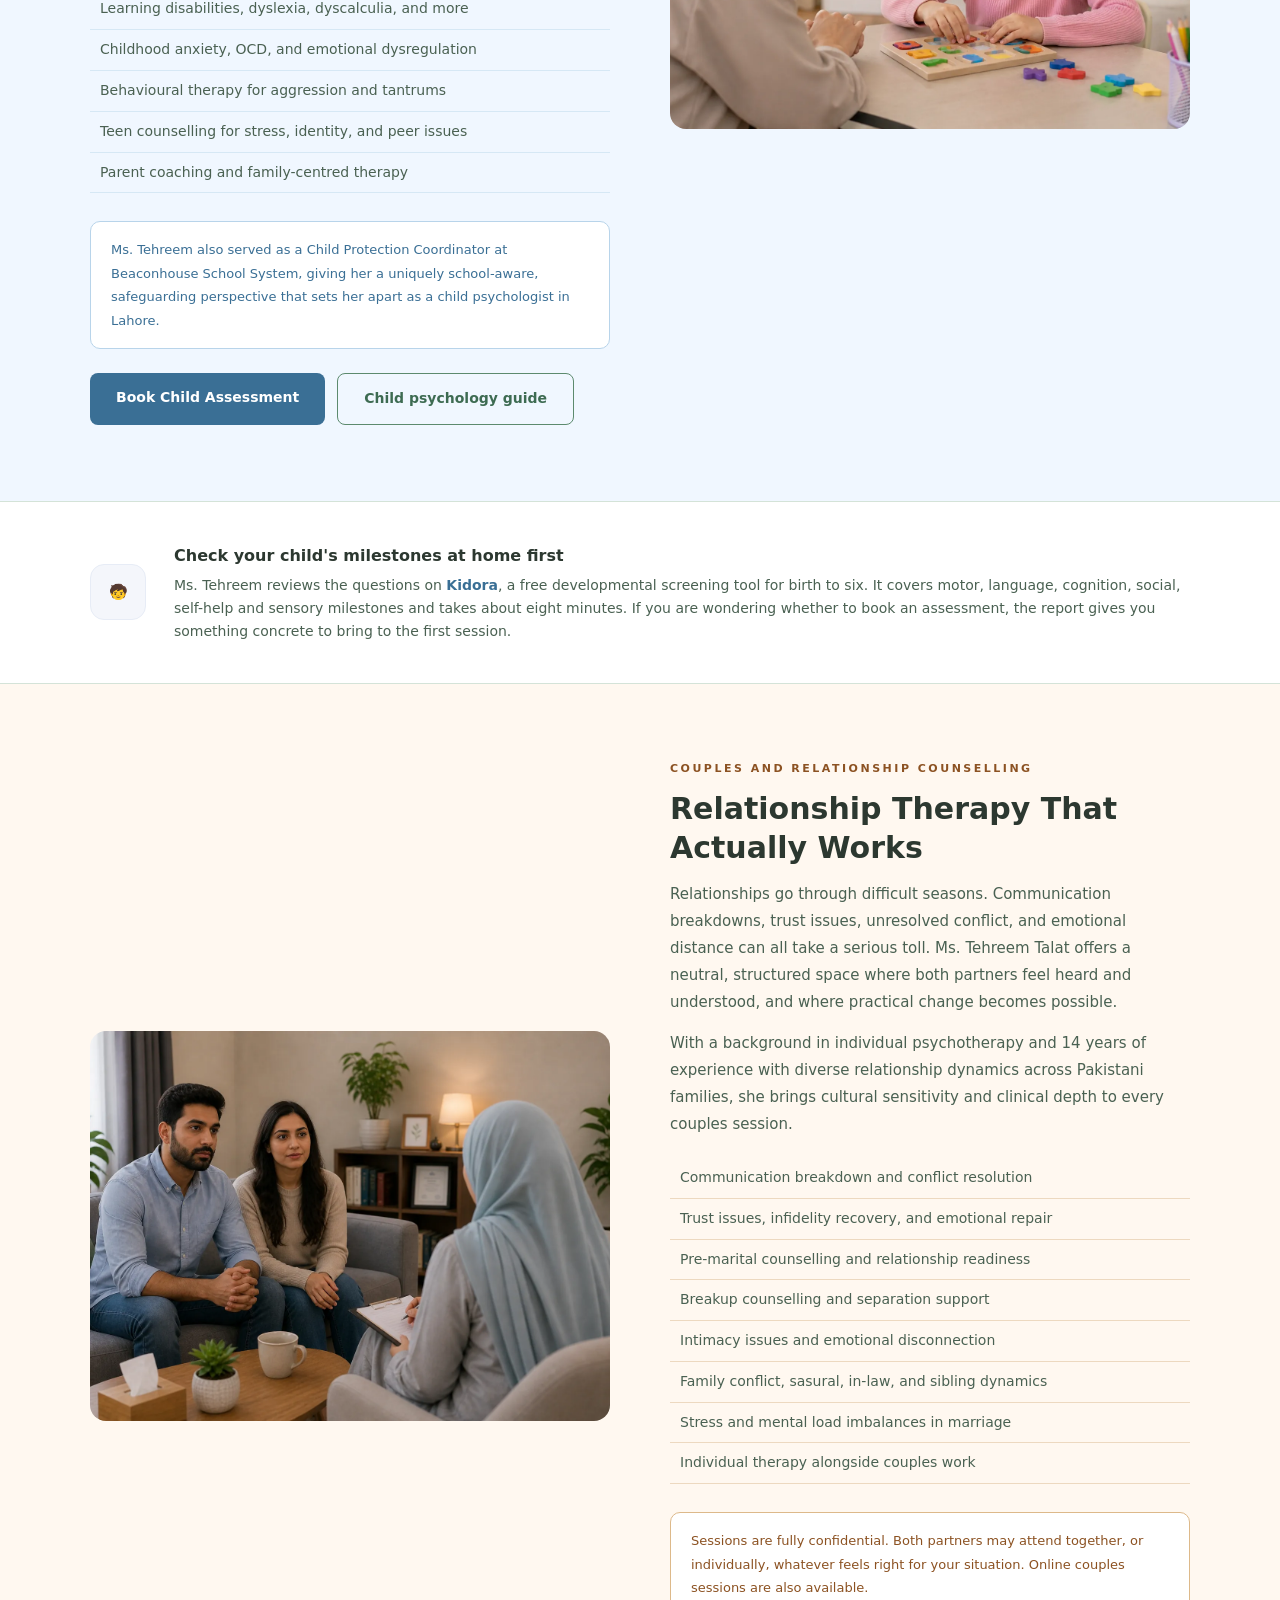
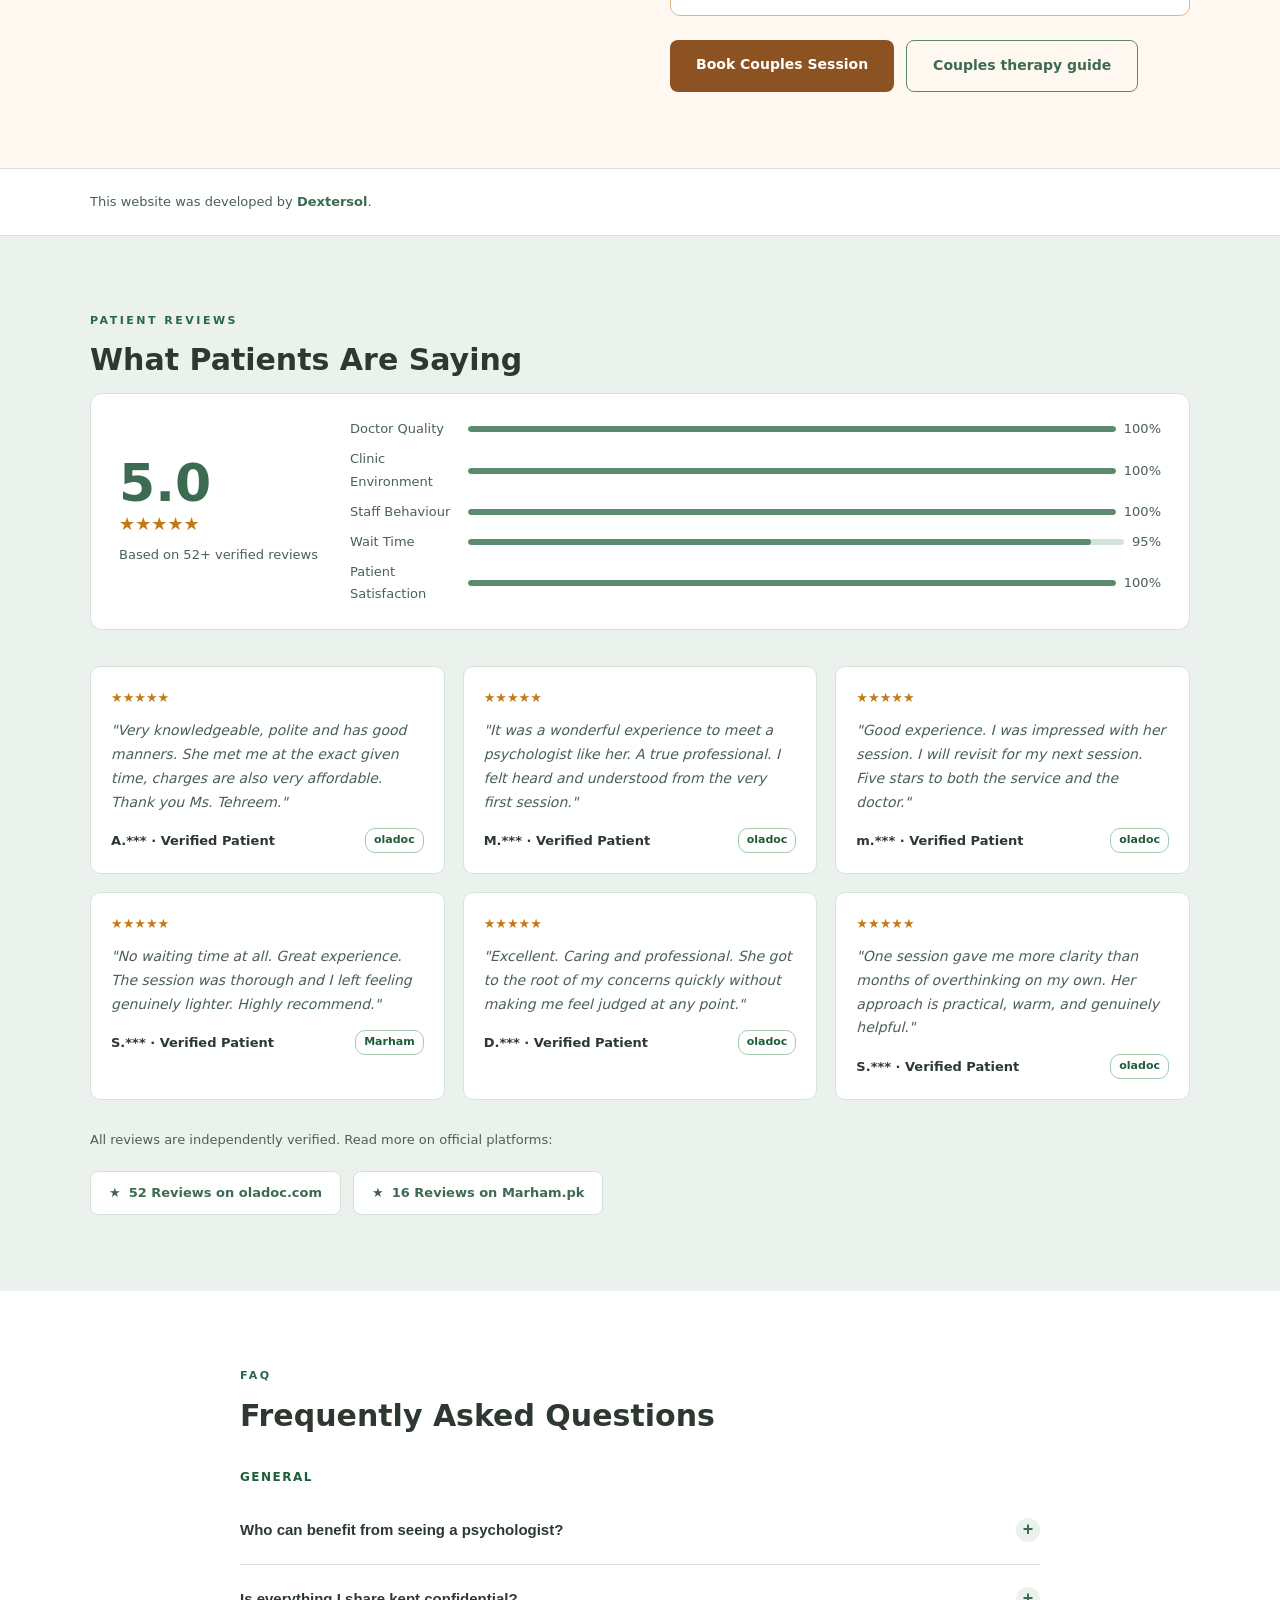
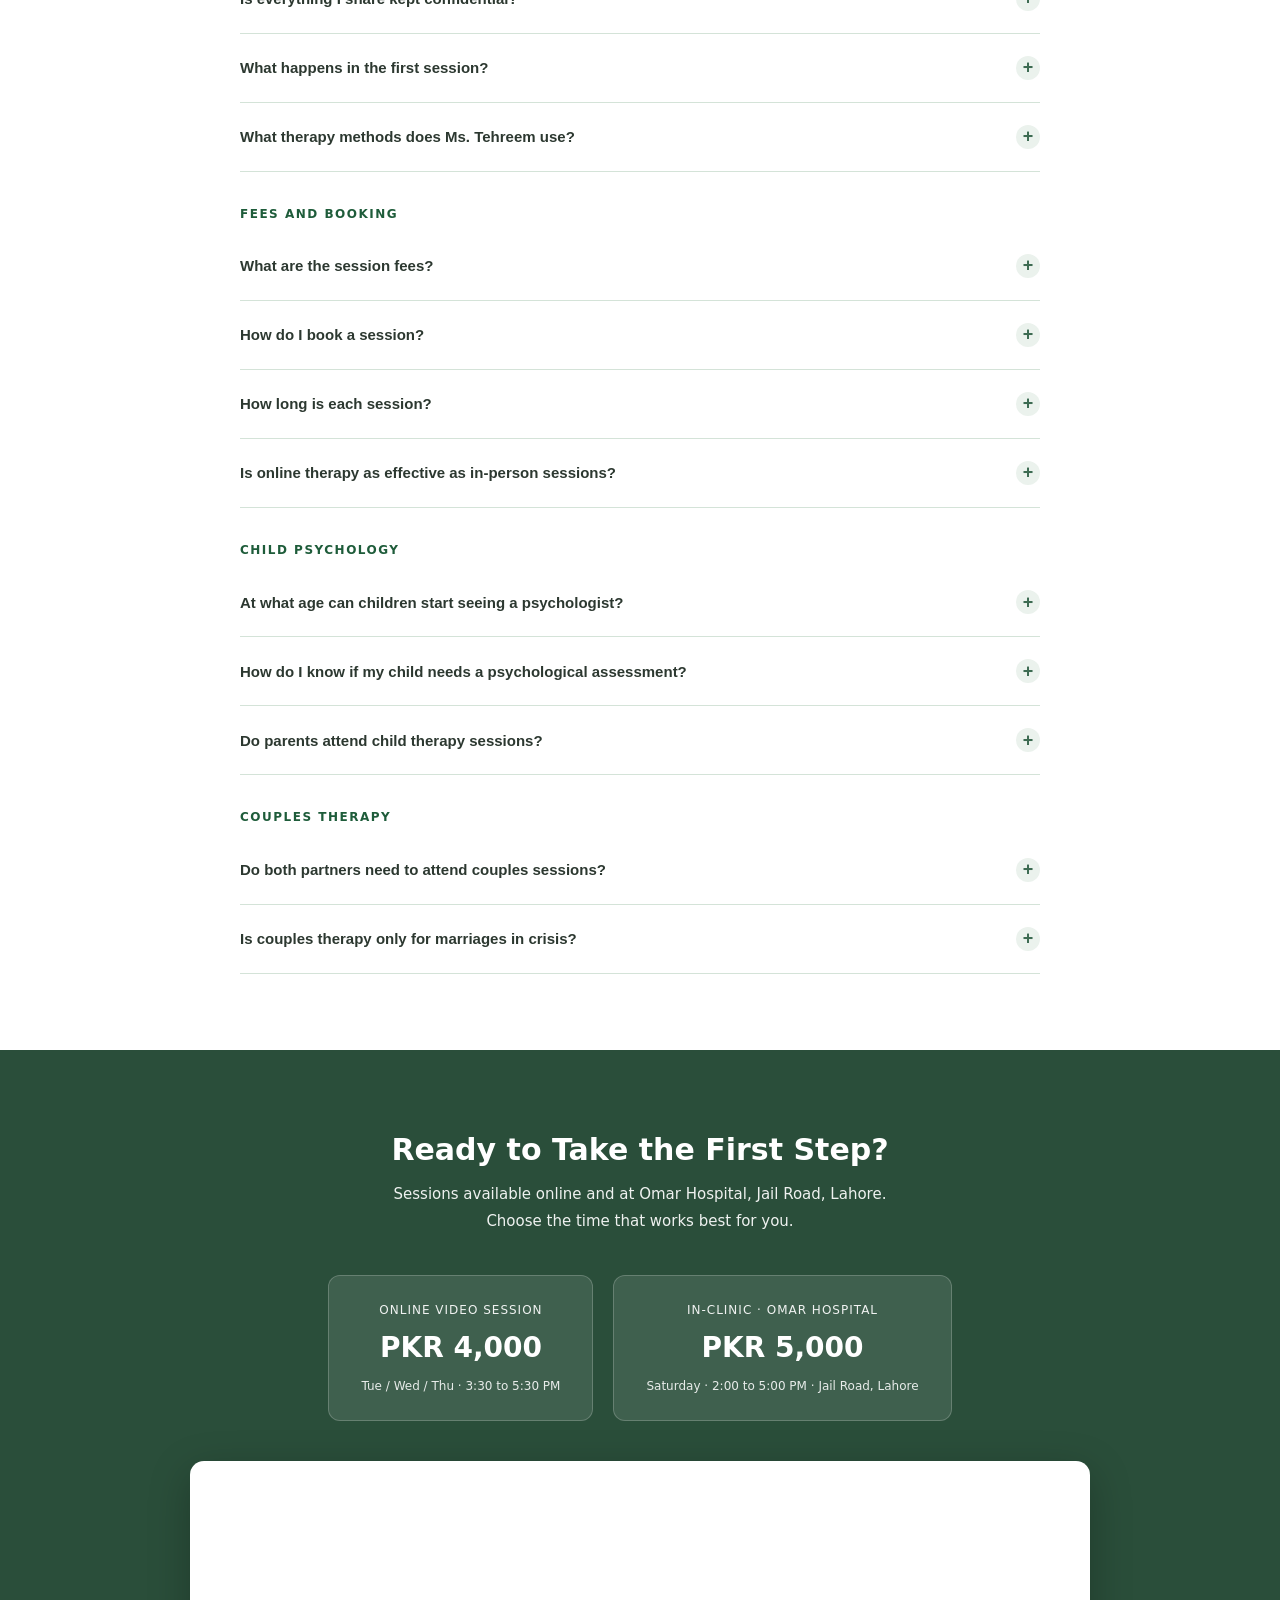
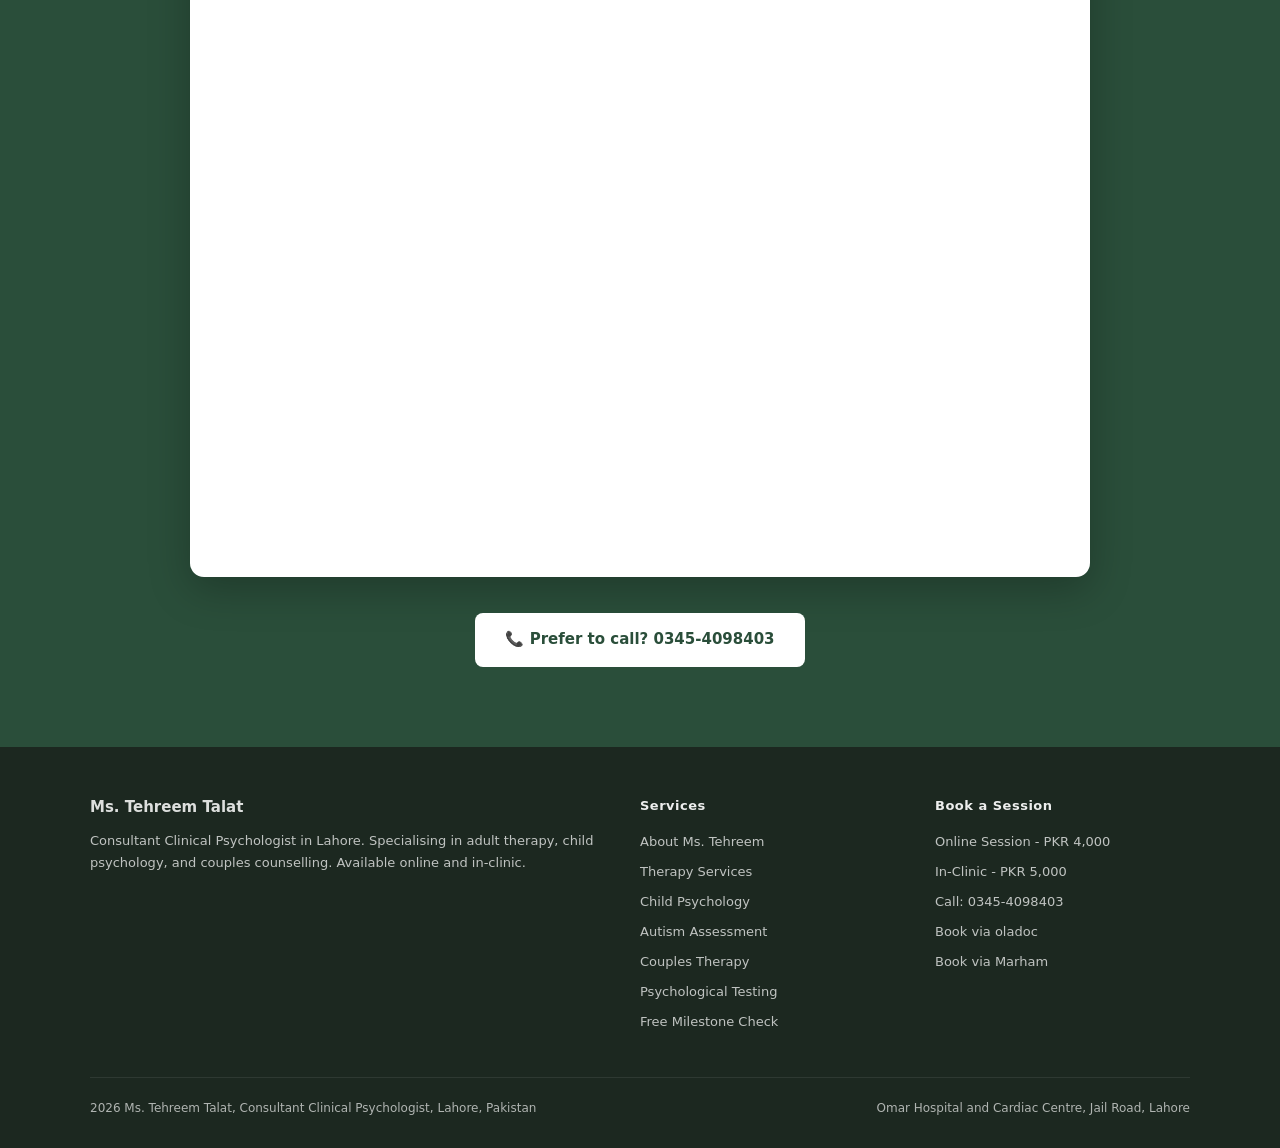
==== commit 29aecdc4: "Add a subtle Dextersol credit after the couples section. Co-authored-by: Cursor <cursoragent@cursor." ====
--- a/index.html
+++ b/index.html
@@ -187,6 +187,9 @@
 .kidora-body p{font-size:14px;color:var(--muted);margin:0;line-height:1.65}
 .kidora-body a{color:var(--child-accent);font-weight:600;text-decoration:none}
 .kidora-body a:hover{text-decoration:underline}
+.credit-band{padding:22px 5%}
+.credit-band .kidora-body p{font-size:13px}
+.credit-band .kidora-body a{color:var(--sage-dark)}
 
 /* COUPLES */
 #couples{background:var(--couple-bg)}
@@ -610,6 +613,15 @@
   </div>
 </section>
 
+<!-- DEXTERSOL -->
+<div class="kidora-band credit-band">
+  <div class="kidora-inner">
+    <div class="kidora-body">
+      <p>This website was developed by <a href="https://dextersol.com" target="_blank" rel="noopener">Dextersol</a>.</p>
+    </div>
+  </div>
+</div>
+
 <!-- REVIEWS -->
 <section id="reviews">
   <div class="wrap">
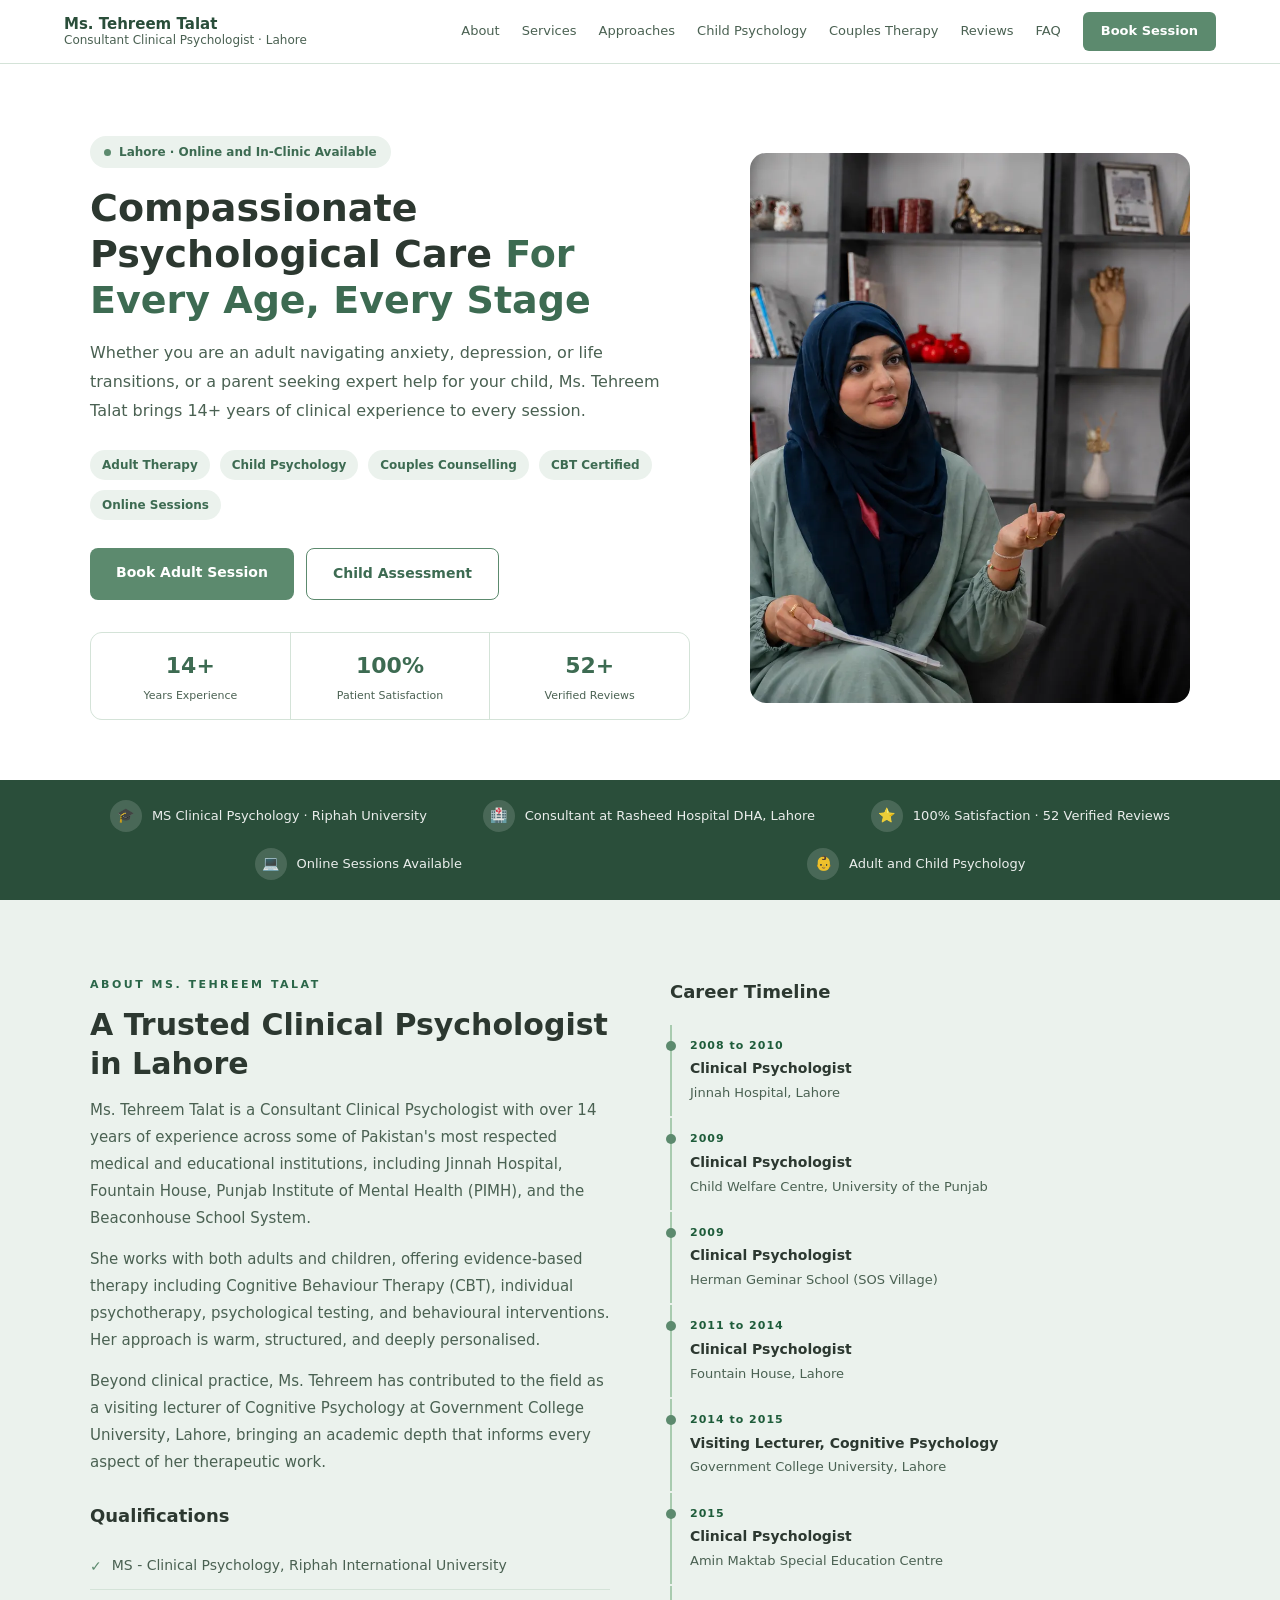
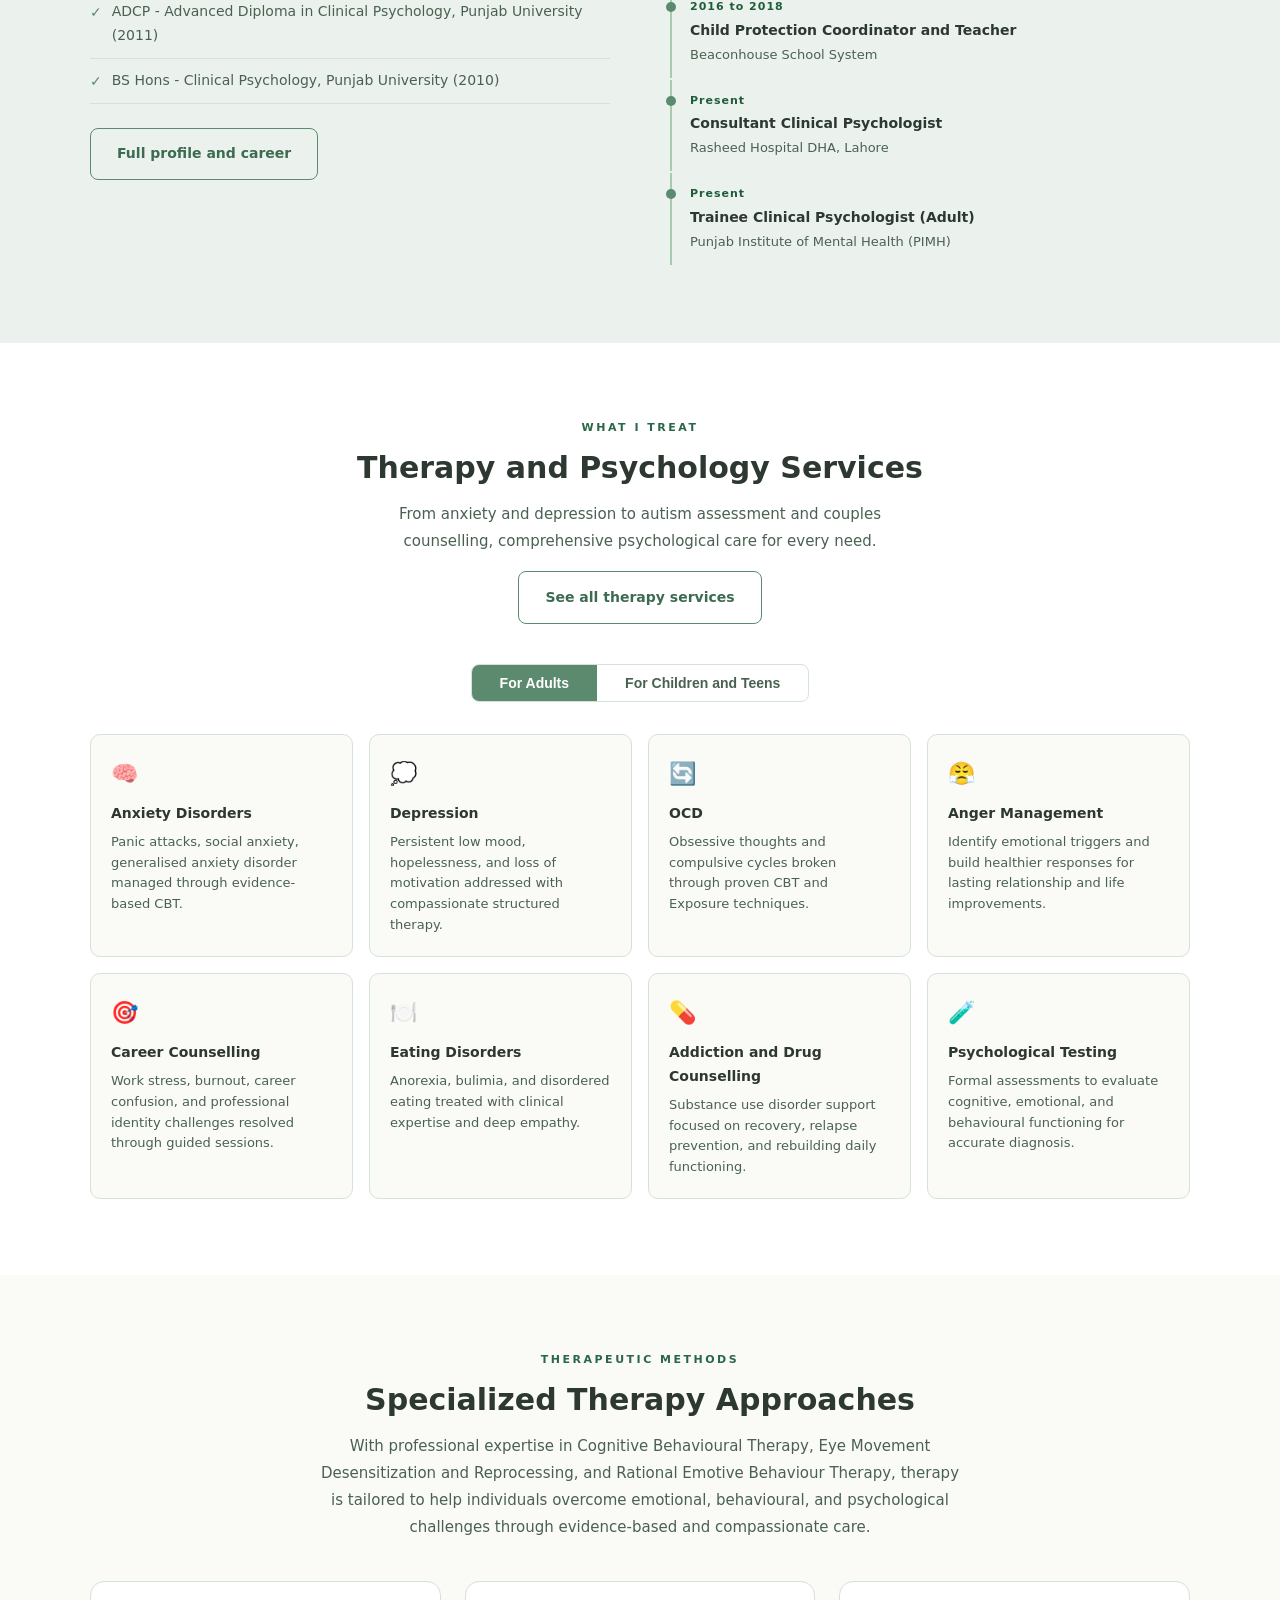
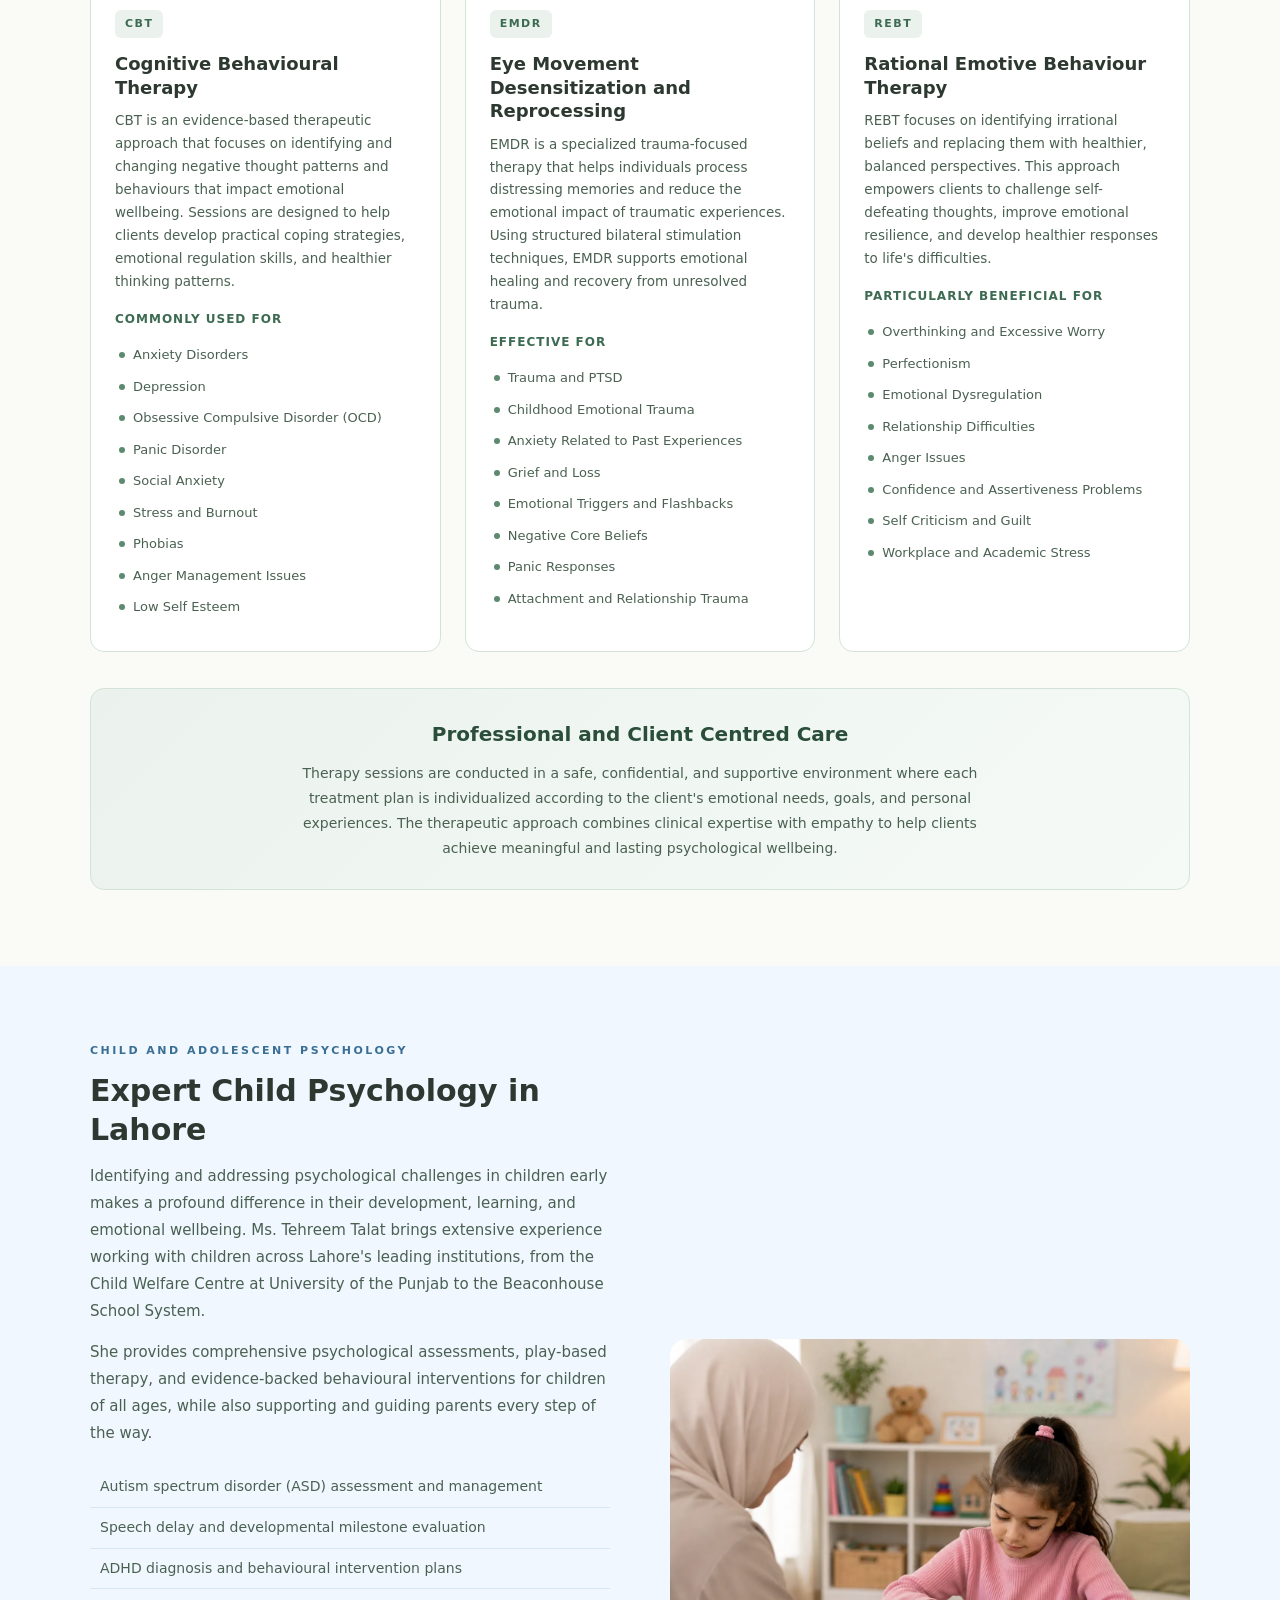
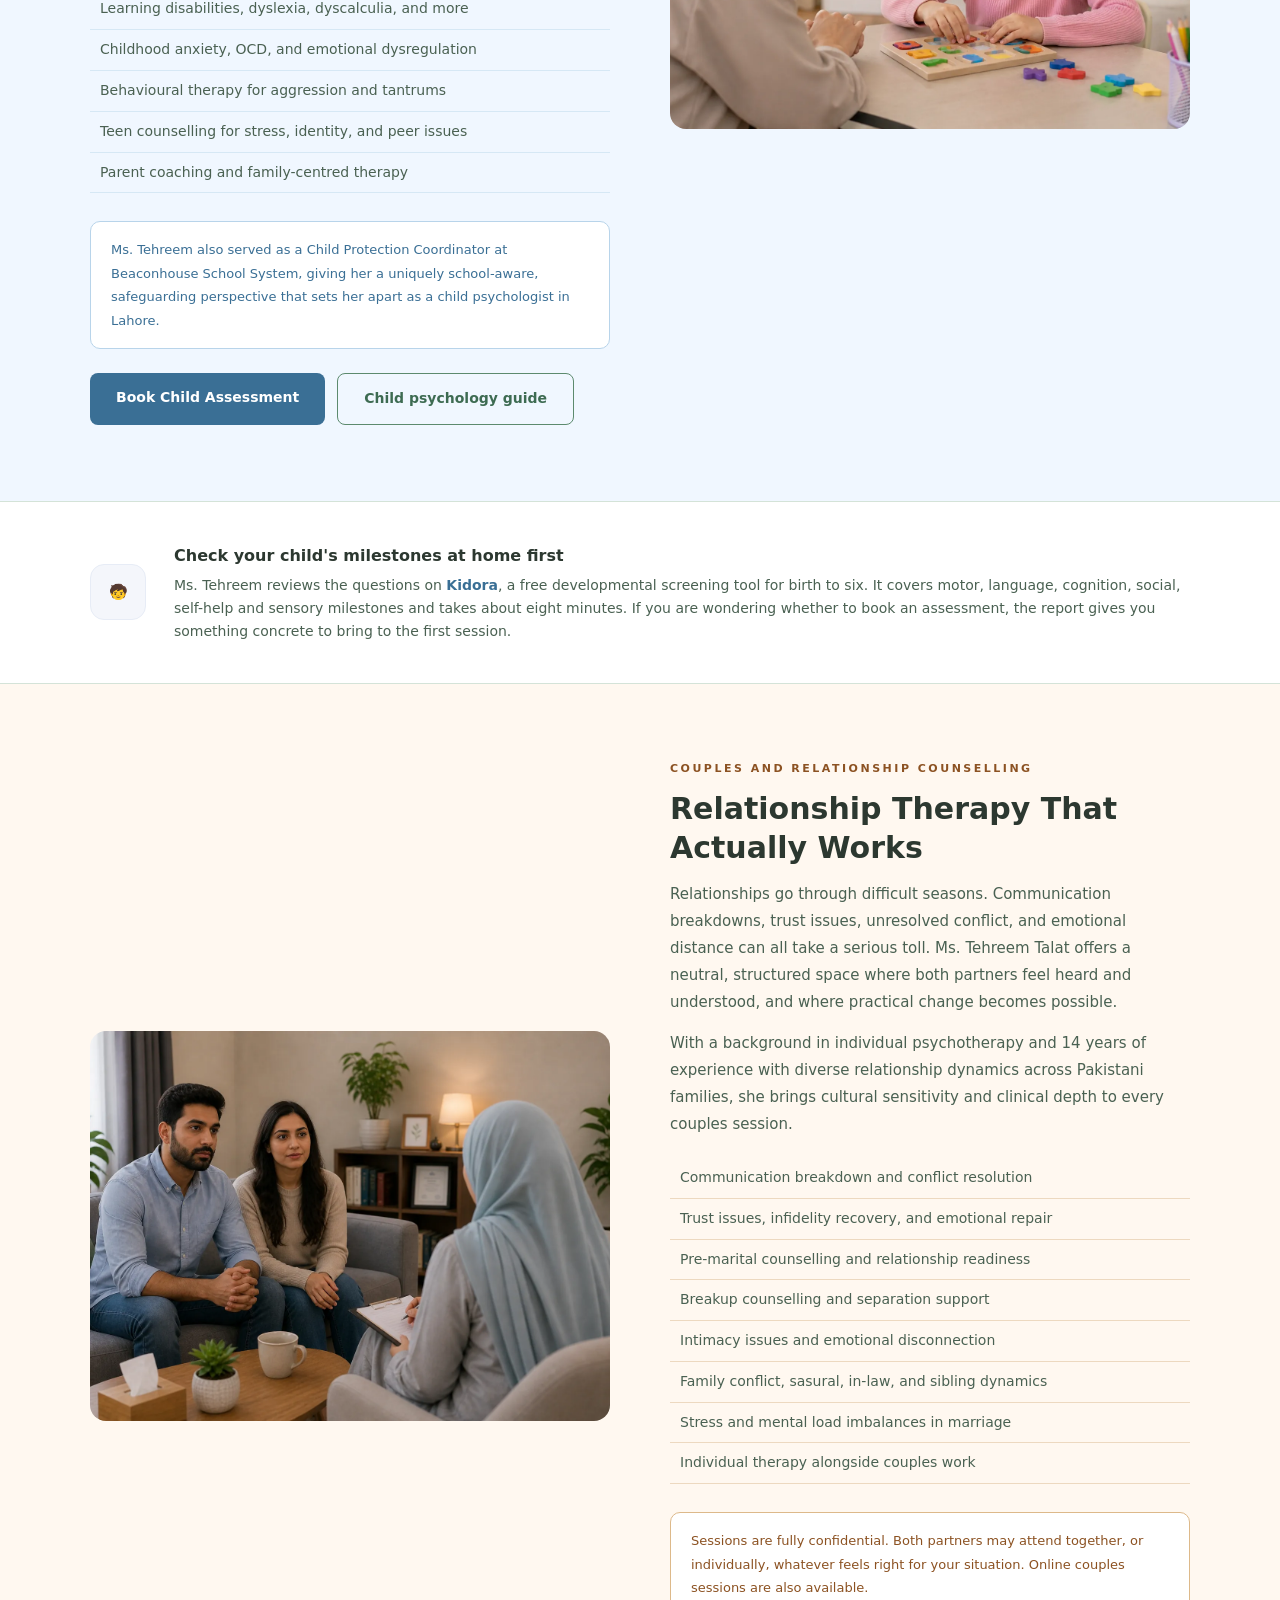
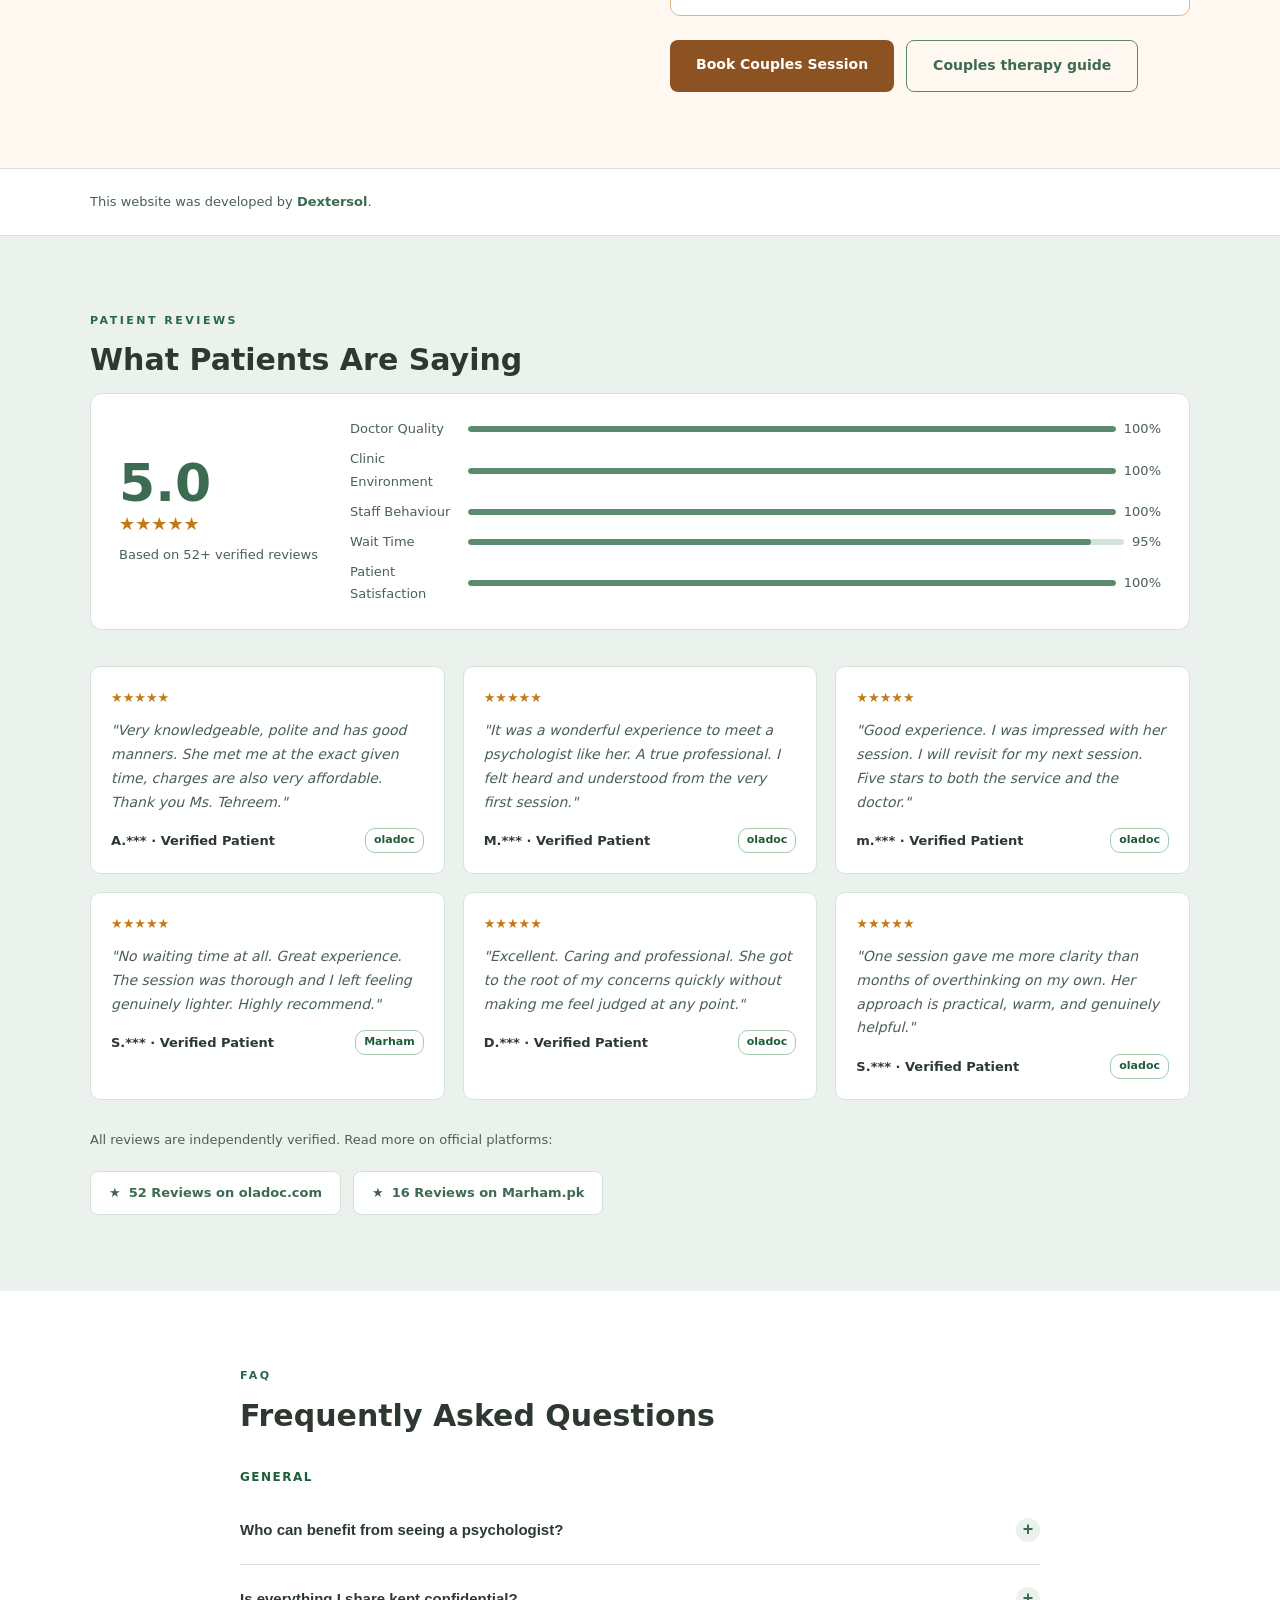
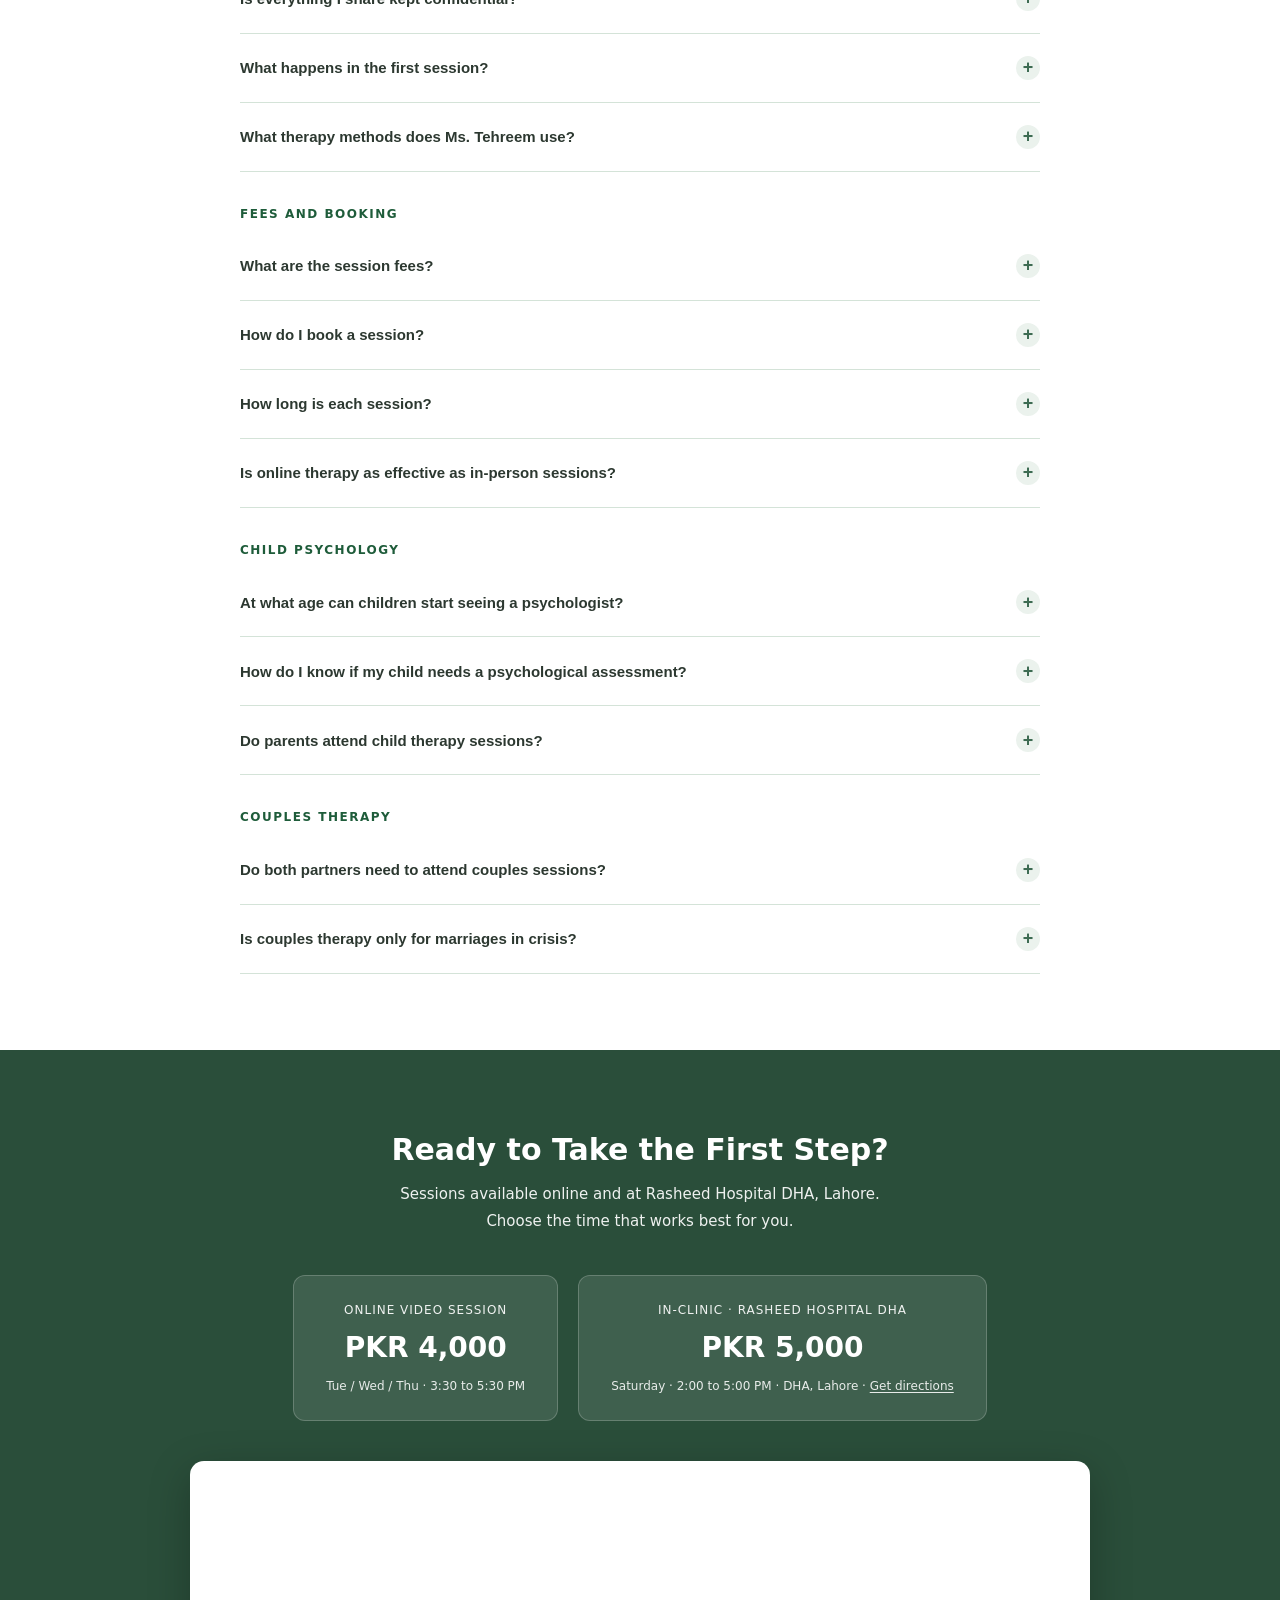
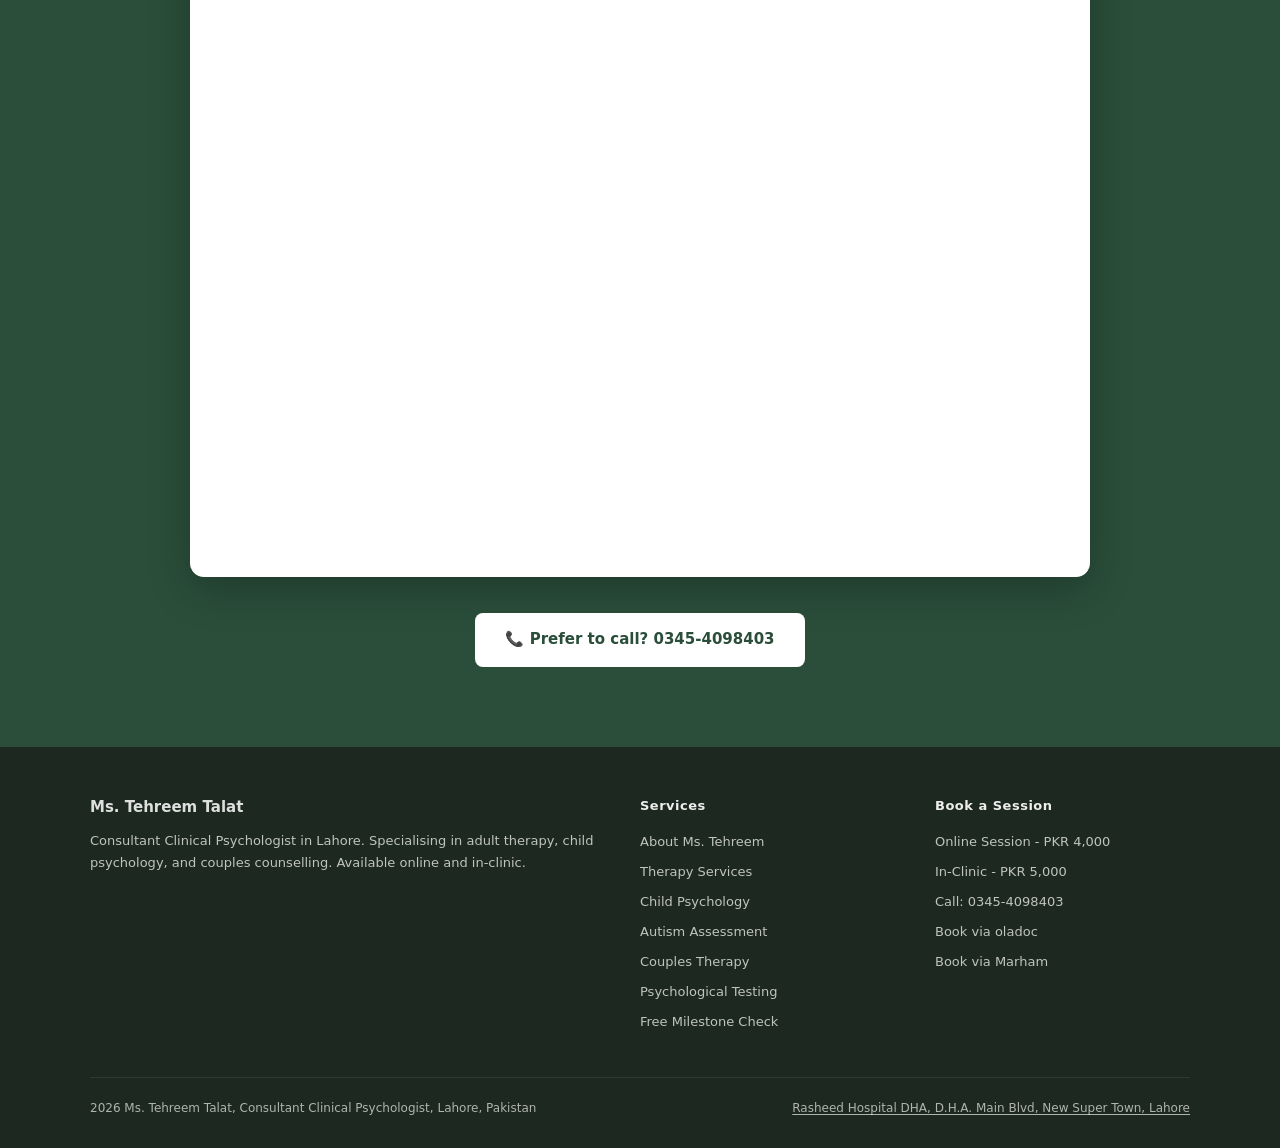
==== commit d5303f07: "Change in-clinic location from Omar Hospital to Rasheed Hospital DHA Update hospital name and addres" ====
--- a/index.html
+++ b/index.html
@@ -43,11 +43,12 @@
   "telephone": "+92-345-4098403",
   "address": {
     "@type": "PostalAddress",
-    "streetAddress": "Omar Hospital and Cardiac Centre, Jail Road",
+    "streetAddress": "Rasheed Hospital DHA, D.H.A. Main Blvd, New Super Town",
     "addressLocality": "Lahore",
     "addressRegion": "Punjab",
     "addressCountry": "PK"
   },
+  "hasMap": "https://maps.app.goo.gl/nknkZ9a88c4kZ6C9A",
   "openingHours": ["Tu 15:30-17:30", "We 15:30-17:30", "Th 15:30-17:30", "Sa 14:00-17:00"],
   "priceRange": "PKR 4000-5000",
   "medicalSpecialty": "Clinical Psychology",
@@ -256,6 +257,8 @@
 .footer-col a{display:block;font-size:13px;color:rgba(255,255,255,0.72);margin-bottom:8px}
 .footer-bottom{max-width:1100px;margin:0 auto;border-top:1px solid rgba(255,255,255,0.08);padding-top:20px;display:flex;justify-content:space-between;flex-wrap:wrap;gap:8px}
 .footer-bottom p{font-size:12px;color:rgba(255,255,255,0.65);margin:0}
+.footer-bottom a,.fee-note a{color:inherit;text-decoration:underline;text-underline-offset:2px}
+.footer-bottom a:hover,.fee-note a:hover{color:#fff}
 
 /* APPROACHES */
 #approaches{background:var(--cream)}
@@ -368,7 +371,7 @@
 <div id="trust" role="complementary" aria-label="Credentials and trust signals">
   <div class="trust-inner">
     <div class="trust-item"><div class="trust-icon" aria-hidden="true">🎓</div> MS Clinical Psychology · Riphah University</div>
-    <div class="trust-item"><div class="trust-icon" aria-hidden="true">🏥</div> Consultant at Omar Hospital, Lahore</div>
+    <div class="trust-item"><div class="trust-icon" aria-hidden="true">🏥</div> Consultant at Rasheed Hospital DHA, Lahore</div>
     <div class="trust-item"><div class="trust-icon" aria-hidden="true">⭐</div> 100% Satisfaction · 52 Verified Reviews</div>
     <div class="trust-item"><div class="trust-icon" aria-hidden="true">💻</div> Online Sessions Available</div>
     <div class="trust-item"><div class="trust-icon" aria-hidden="true">👶</div> Adult and Child Psychology</div>
@@ -405,7 +408,7 @@
           <div class="tl-item"><div class="tl-year">2014 to 2015</div><div class="tl-role">Visiting Lecturer, Cognitive Psychology</div><div class="tl-place">Government College University, Lahore</div></div>
           <div class="tl-item"><div class="tl-year">2015</div><div class="tl-role">Clinical Psychologist</div><div class="tl-place">Amin Maktab Special Education Centre</div></div>
           <div class="tl-item"><div class="tl-year">2016 to 2018</div><div class="tl-role">Child Protection Coordinator and Teacher</div><div class="tl-place">Beaconhouse School System</div></div>
-          <div class="tl-item"><div class="tl-year">Present</div><div class="tl-role">Consultant Clinical Psychologist</div><div class="tl-place">Omar Hospital and Cardiac Centre, Jail Road, Lahore</div></div>
+          <div class="tl-item"><div class="tl-year">Present</div><div class="tl-role">Consultant Clinical Psychologist</div><div class="tl-place">Rasheed Hospital DHA, Lahore</div></div>
           <div class="tl-item"><div class="tl-year">Present</div><div class="tl-role">Trainee Clinical Psychologist (Adult)</div><div class="tl-place">Punjab Institute of Mental Health (PIMH)</div></div>
         </div>
       </div>
@@ -684,11 +687,11 @@
     <div class="faq-cat">Fees and Booking</div>
     <div class="faq-item">
       <button class="faq-q" onclick="faq(this)" aria-expanded="false">What are the session fees?<span class="faq-icon" aria-hidden="true">+</span></button>
-      <div class="faq-a">Online video consultation: PKR 4,000. In-clinic at Omar Hospital, Jail Road, Lahore: PKR 5,000. Fees are completely transparent with no hidden charges. Payment is made at the time of booking through the platform you use.</div>
+      <div class="faq-a">Online video consultation: PKR 4,000. In-clinic at Rasheed Hospital DHA, Lahore: PKR 5,000. Fees are completely transparent with no hidden charges. Payment is made at the time of booking through the platform you use.</div>
     </div>
     <div class="faq-item">
       <button class="faq-q" onclick="faq(this)" aria-expanded="false">How do I book a session?<span class="faq-icon" aria-hidden="true">+</span></button>
-      <div class="faq-a">You can book directly using the calendar on this page. Alternatively, you can book through oladoc.com or marham.pk, or call directly at 0345-4098403. Online sessions are available Tuesday, Wednesday, and Thursday from 3:30 PM to 5:30 PM. In-clinic sessions at Omar Hospital are available Saturdays from 2:00 PM to 5:00 PM.</div>
+      <div class="faq-a">You can book directly using the calendar on this page. Alternatively, you can book through oladoc.com or marham.pk, or call directly at 0345-4098403. Online sessions are available Tuesday, Wednesday, and Thursday from 3:30 PM to 5:30 PM. In-clinic sessions at Rasheed Hospital DHA are available Saturdays from 2:00 PM to 5:00 PM.</div>
     </div>
     <div class="faq-item">
       <button class="faq-q" onclick="faq(this)" aria-expanded="false">How long is each session?<span class="faq-icon" aria-hidden="true">+</span></button>
@@ -728,10 +731,10 @@
 <!-- BOOKING -->
 <section id="booking">
   <h2>Ready to Take the First Step?</h2>
-  <p class="sub">Sessions available online and at Omar Hospital, Jail Road, Lahore. Choose the time that works best for you.</p>
+  <p class="sub">Sessions available online and at Rasheed Hospital DHA, Lahore. Choose the time that works best for you.</p>
   <div class="fee-cards">
     <div class="fee-card"><div class="fee-type">Online Video Session</div><div class="fee-amount">PKR 4,000</div><div class="fee-note">Tue / Wed / Thu · 3:30 to 5:30 PM</div></div>
-    <div class="fee-card"><div class="fee-type">In-Clinic · Omar Hospital</div><div class="fee-amount">PKR 5,000</div><div class="fee-note">Saturday · 2:00 to 5:00 PM · Jail Road, Lahore</div></div>
+    <div class="fee-card"><div class="fee-type">In-Clinic · Rasheed Hospital DHA</div><div class="fee-amount">PKR 5,000</div><div class="fee-note">Saturday · 2:00 to 5:00 PM · DHA, Lahore · <a href="https://maps.app.goo.gl/nknkZ9a88c4kZ6C9A" target="_blank" rel="noopener">Get directions</a></div></div>
   </div>
   <div class="calendly-wrapper">
     <!-- Calendly inline widget begin -->
@@ -772,7 +775,7 @@
   </div>
   <div class="footer-bottom">
     <p>2026 Ms. Tehreem Talat, Consultant Clinical Psychologist, Lahore, Pakistan</p>
-    <p>Omar Hospital and Cardiac Centre, Jail Road, Lahore</p>
+    <p><a href="https://maps.app.goo.gl/nknkZ9a88c4kZ6C9A" target="_blank" rel="noopener">Rasheed Hospital DHA, D.H.A. Main Blvd, New Super Town, Lahore</a></p>
   </div>
 </footer>
 
